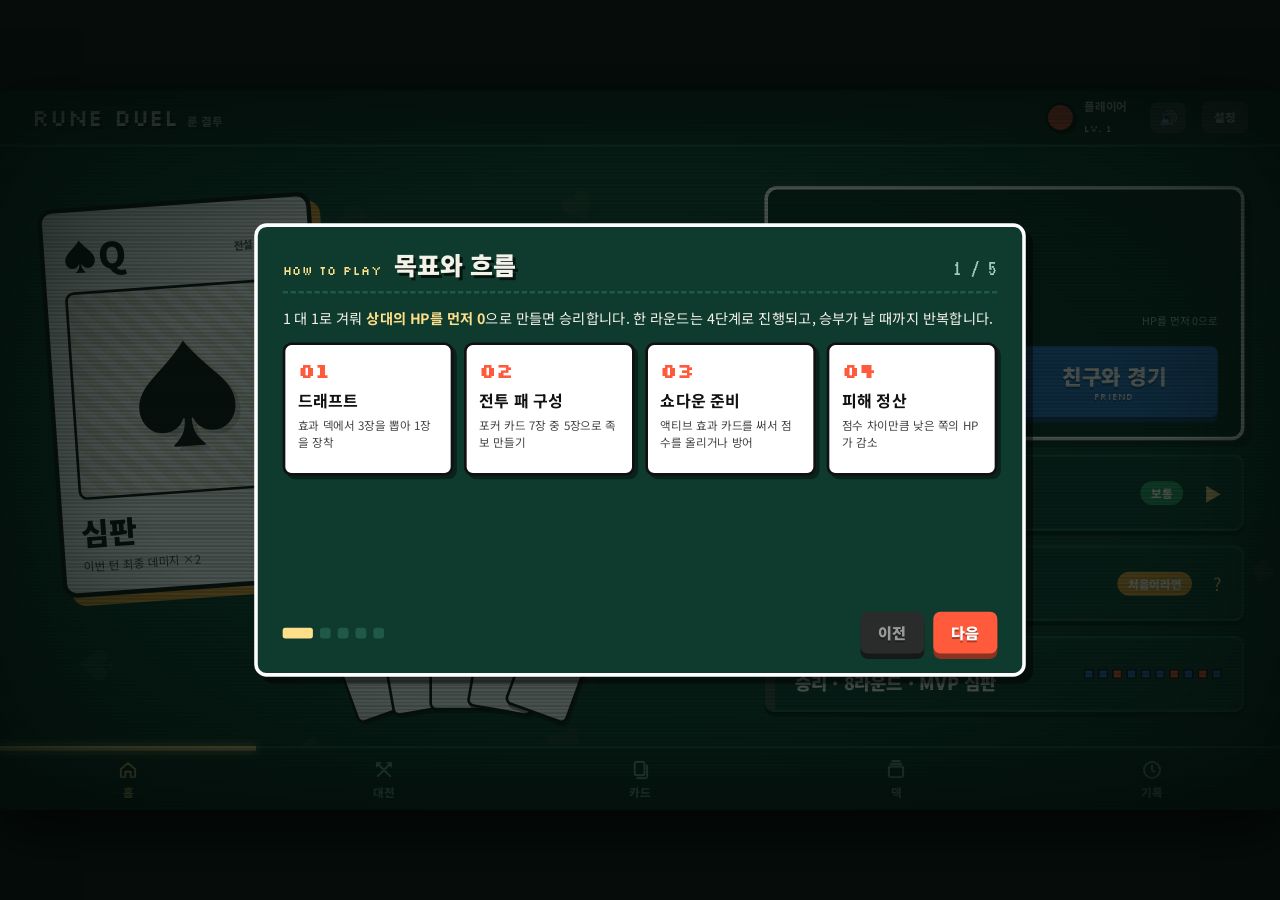
==== game/index.html @ 4f05f092 "Fix medium review items - Counter (반격) bonus now also applies to the winner / draws - Epic/Legend ce" ====
<!doctype html>
<html lang="ko">
<head>
<meta charset="utf-8">
<meta name="viewport" content="width=device-width,initial-scale=1">
<title>Rune Duel</title>
<link rel="preconnect" href="https://fonts.googleapis.com">
<link rel="preconnect" href="https://fonts.gstatic.com" crossorigin>
<link href="https://fonts.googleapis.com/css2?family=Noto+Sans+KR:wght@400;500;700;900&family=Silkscreen:wght@400;700&family=VT323&display=swap" rel="stylesheet">
<link rel="stylesheet" href="css/style.css?v=13">
<link rel="stylesheet" href="css/fx.css?v=13">
<link rel="stylesheet" href="css/rarity.css?v=13">
<link rel="stylesheet" href="css/guide.css?v=13">
<link rel="stylesheet" href="css/a11y.css?v=13">
</head>
<body>
<div id="stage">
  <div id="screens"></div>
  <div id="chrome"></div>
  <div id="layer"></div>
  <div id="toasts"></div>
</div>
<script src="js/data.js?v=13"></script>
<script src="js/app.js?v=13"></script>
<script src="js/audio.js?v=13"></script>
<script src="js/fx.js?v=13"></script>
<script src="js/lobby.js?v=13"></script>
<script src="js/battle.js?v=13"></script>
<script src="js/result.js?v=13"></script>
<script>App.init()</script>
</body>
</html>
---- game/css/style.css ----
/* =========================================================
   RUNE DUEL – 레트로 CRT 포커 테이블 디자인
   ========================================================= */
:root{--felt:#0f3b2f;--felt2:#16523f;--deep:#0a2a21;--pan:#0b2a22;--pan2:#123f33;--ln:#1e5a47;--tx:#f4f1e8;--mut:#9fcbb8;
  --red:#ff5a3c;--blue:#2a6bbd;--yellow:#e6a33c;--purple:#7d4cc4;--gray:#3f4c47;--green:#2fa36b;--gold:#ffe08a;--ink:#111}
*{box-sizing:border-box}
html,body{margin:0;height:100%;background:#050c09;color:var(--tx);font-family:'Noto Sans KR',system-ui,sans-serif;overflow:hidden}
button{font-family:inherit;color:inherit;cursor:pointer}
input{font-family:inherit}
.pix{font-family:'Silkscreen','Noto Sans KR',monospace}
.num{font-family:'VT323','Noto Sans KR',monospace}
.mut{color:var(--mut);font-size:13px}
.lbl{display:block;font:400 12px 'Silkscreen','Noto Sans KR';letter-spacing:.06em;color:var(--gold)}.lbl.red{color:var(--red)}
.r{color:var(--red)}.hl{color:var(--gold)}
.blink{animation:blink 1s steps(1) infinite}@keyframes blink{50%{opacity:0}}
.row{display:flex;gap:10px;align-items:center}
.empty-msg{grid-column:1/-1;text-align:center;color:var(--mut);padding:60px}

#stage{position:absolute;width:1440px;height:810px;transform-origin:0 0;overflow:hidden;background:radial-gradient(ellipse at 50% 40%,var(--felt2),var(--felt) 60%,var(--deep));box-shadow:0 20px 60px rgba(0,0,0,.7)}
#screens,#chrome,#layer,#toasts{position:absolute;inset:0}
#chrome{pointer-events:none;z-index:20}#chrome .pe{pointer-events:auto}
#layer{z-index:30;pointer-events:none}#layer>.mwrap,#layer>.endov{pointer-events:auto}
/* 이펙트(파티클·섬광·배너·팝업 등)는 절대 클릭을 가로채지 않음 */
#layer>:not(.mwrap):not(.endov),#layer>:not(.mwrap):not(.endov) *{pointer-events:none!important}
#toasts{z-index:40;pointer-events:none;display:flex;flex-direction:column;align-items:center;padding-top:84px;gap:8px}
.screen{position:absolute;left:0;right:0;top:64px;bottom:72px;overflow:hidden}
.screen.full{top:0;bottom:0}

/* ---------- 헤더 / 탭 / CRT ---------- */
.hd{position:absolute;left:0;right:0;top:0;height:64px;display:flex;align-items:center;gap:18px;padding:0 36px;background:linear-gradient(180deg,#0a2a21,#0d3328);border-bottom:3px solid var(--ln);transition:transform .3s}
.hd-logo{font:400 26px 'Silkscreen';text-shadow:3px 3px 0 #04140f}.hd-logo small{font:700 13px 'Noto Sans KR';color:var(--mut);margin-left:10px;text-shadow:none}
.hd-where{font-weight:900;font-size:15px;color:var(--gold)}
.hd-prof{margin-left:auto;display:flex;align-items:center;gap:10px}
.av{width:34px;height:34px;border-radius:50%;background:var(--red);border:3px solid var(--ink);box-shadow:2px 2px 0 var(--ink)}
.hd-prof b{display:block;font-size:13px}.hd-prof small{font:400 10px 'Silkscreen'}
.hd-set{margin-left:16px;border:0;border-radius:8px;background:var(--gray);padding:8px 14px;font-weight:900;font-size:13px;box-shadow:0 4px 0 #222a27}.hd-set:active{transform:translateY(4px);box-shadow:none}
.tabbar{position:absolute;left:0;right:0;bottom:0;height:72px;display:grid;grid-template-columns:repeat(5,1fr);background:linear-gradient(0deg,#0a2a21,#0d3328);border-top:3px solid var(--ln);transition:transform .3s}
.tabbar button{background:none;border:0;display:flex;flex-direction:column;align-items:center;justify-content:center;gap:3px;font-size:13px;font-weight:900;color:#7fb5a0;transition:color .15s}
.tabbar button:hover{color:var(--tx)}.tabbar button.on{color:var(--gold)}
.tabbar button.on svg{animation:tabPop .4s cubic-bezier(.2,1.8,.4,1)}@keyframes tabPop{from{transform:translateY(6px) scale(.7)}}
.tab-ind{position:absolute;left:0;top:-3px;width:20%;height:5px;background:var(--gold);box-shadow:0 0 10px var(--gold);transition:transform .35s cubic-bezier(.6,0,.2,1)}
#chrome.bare .hd{transform:translateY(-100%)}#chrome.bare .tabbar{transform:translateY(100%)}#chrome.bare .tab-ind{opacity:0}
.crt{position:absolute;inset:0;background:repeating-linear-gradient(0deg,rgba(0,0,0,.16) 0 2px,transparent 2px 4px);mix-blend-mode:multiply;animation:flick 6s infinite}
@keyframes flick{0%,96%,100%{opacity:1}97%{opacity:.7}98%{opacity:1}99%{opacity:.85}}
.vig{position:absolute;inset:0;background:radial-gradient(ellipse at center,transparent 55%,rgba(0,0,0,.55));box-shadow:inset 0 0 120px rgba(0,0,0,.6)}

/* ---------- 버튼 / 칩 / 태그 ---------- */
.btn{position:relative;border:0;border-radius:8px;background:var(--c);color:#fff;padding:11px 20px;box-shadow:0 6px 0 color-mix(in srgb,var(--c) 55%,#000);transition:transform .08s,box-shadow .08s,filter .15s;display:inline-flex;flex-direction:column;align-items:center;justify-content:center;text-shadow:0 2px 0 rgba(0,0,0,.35);white-space:nowrap}
.btn b{font:900 17px 'Noto Sans KR';display:flex;align-items:center;gap:6px}.btn small{font:400 10px 'Silkscreen';letter-spacing:.06em;opacity:.95}
.btn:hover:not([disabled]){filter:brightness(1.12);transform:translateY(-2px) rotate(-1deg)}
.btn:active:not([disabled]){transform:translateY(6px);box-shadow:0 0 0 color-mix(in srgb,var(--c) 55%,#000)}
.btn[disabled]{filter:grayscale(.7) brightness(.6);cursor:not-allowed}
.btn.big{padding:16px 28px}.btn.big b{font-size:24px}.btn.sm{padding:8px 14px;box-shadow:0 4px 0 color-mix(in srgb,var(--c) 55%,#000)}.btn.sm b{font-size:14px}
.btn.wide{min-width:220px}
.btn.ready{animation:ready 1s infinite}@keyframes ready{50%{box-shadow:0 6px 0 color-mix(in srgb,var(--c) 55%,#000),0 0 0 5px var(--gold)}}
.chips{display:flex;gap:6px}
.chip{border:3px solid var(--c);background:transparent;border-radius:99px;padding:5px 14px;font-weight:900;font-size:13px;transition:.12s}
.chip:hover{transform:translateY(-2px) rotate(-2deg)}.chip.on{background:var(--c);box-shadow:0 3px 0 color-mix(in srgb,var(--c) 55%,#000)}
.chips.sm .chip{padding:2px 10px;border-width:2px}
.tagb{display:inline-block;font-size:12px;font-weight:900;padding:3px 10px;border-radius:6px;background:var(--gray);color:#fff;white-space:nowrap}
.tagb.win{background:var(--blue)}.tagb.lose{background:var(--red)}
.bump{animation:bump .3s cubic-bezier(.2,1.8,.4,1)}@keyframes bump{from{transform:scale(1.35);color:var(--gold)}}
.shake{animation:shake .45s}@keyframes shake{10%,90%{transform:translateX(-2px)}20%,80%{transform:translateX(5px)}30%,50%,70%{transform:translateX(-9px)}40%,60%{transform:translateX(9px)}}
.hitbig{animation:hitbig .5s}@keyframes hitbig{10%{transform:translate(-10px,6px)}25%{transform:translate(12px,-8px)}40%{transform:translate(-8px,-4px)}60%{transform:translate(6px,6px)}80%{transform:translate(-3px,2px)}}
.ptc{position:absolute;width:var(--s);height:var(--s);margin:calc(var(--s)/-2);pointer-events:none;animation:ptc .8s cubic-bezier(.1,.8,.3,1) forwards;z-index:99}
@keyframes ptc{to{transform:translate(var(--dx),var(--dy)) rotate(260deg) scale(.2);opacity:0}}
.toast{background:#fff;color:var(--ink);border:3px solid var(--ink);border-radius:8px;box-shadow:5px 5px 0 rgba(0,0,0,.4);padding:11px 20px;font-weight:900;font-size:15px;animation:toastIn .35s cubic-bezier(.2,1.4,.4,1);transition:opacity .35s,transform .35s}
.toast.err{background:var(--red);color:#fff}.toast.ok{background:var(--green);color:#fff}.toast.out{opacity:0;transform:translateY(-10px)}
@keyframes toastIn{from{opacity:0;transform:translateY(-16px) scale(.9)}}
.tip{position:absolute;transform:translate(-50%,calc(-100% - 10px));background:#fff;color:var(--ink);border:3px solid var(--ink);border-radius:8px;box-shadow:5px 5px 0 rgba(0,0,0,.4);padding:9px 12px;font-size:12.5px;line-height:1.5;pointer-events:none;opacity:0;transition:opacity .12s;z-index:95;max-width:300px}
.tip.show{opacity:1}.tip b{font-size:14px}

/* ---------- 모달 ---------- */
.mwrap{position:absolute;inset:0;display:flex;align-items:center;justify-content:center}
.mback{position:absolute;inset:0;background:rgba(3,14,10,.72);opacity:0;transition:opacity .22s}
.mbox{position:relative;background:var(--felt);border:4px solid #fff;border-radius:14px;box-shadow:8px 8px 0 rgba(0,0,0,.45);transform:translateY(30px) scale(.94) rotate(-1deg);opacity:0;transition:transform .32s cubic-bezier(.2,1.5,.4,1),opacity .22s}
.mwrap.open .mback{opacity:1}.mwrap.open .mbox{transform:none;opacity:1}.mwrap.closing .mbox{transform:scale(.95);opacity:0;transition-duration:.18s}
.mbox h3{margin:0 0 12px;font-size:22px;font-weight:900}
.xbtn{position:absolute;right:12px;top:8px;background:none;border:0;font-size:28px;color:var(--mut)}
.setm{width:520px;padding:24px 26px;display:flex;flex-direction:column;gap:8px}.setm label{font-size:13px;font-weight:900;margin-top:8px}.setm label small{font-weight:400;color:var(--mut)}
.seg{display:flex;border:3px solid #fff;border-radius:8px;overflow:hidden}.seg button{flex:1;border:0;background:transparent;padding:9px;font-weight:900;font-size:13px}.seg button+button{border-left:3px solid #fff}.seg button.on{background:#fff;color:var(--felt)}
.setm-f{display:flex;gap:10px;justify-content:flex-end;margin-top:18px}

/* ---------- 카드 ---------- */
.ec{background:#fff;color:var(--ink);border:3px solid var(--ink);border-radius:10px;padding:9px 10px;display:flex;flex-direction:column;gap:2px;box-shadow:4px 4px 0 rgba(0,0,0,.4);user-select:none;position:relative}
.ec-h{display:flex;justify-content:space-between;align-items:center}
.ec-code{font:900 19px 'Noto Sans KR'}.ec.red .ec-code{color:#d8252a}
.ec-g{font:400 9px 'Silkscreen';color:#777}.ec.g-R .ec-g{color:var(--blue)}.ec.g-E .ec-g{color:var(--purple)}.ec.g-L .ec-g{color:#c07a00}
.ec-n{font:900 19px/1.15 'Noto Sans KR'}.ec-t{font-size:10px;color:#666}.ec-ic{color:#333;margin:2px 0}
.ec-d{font-size:11px;line-height:1.35;color:#333;flex:1;overflow:hidden}.ec-f{font-size:10px;font-weight:900;color:#555}
.ec.g-R{box-shadow:4px 4px 0 var(--blue)}.ec.g-E{border-color:var(--purple);box-shadow:4px 4px 0 var(--purple)}.ec.g-L{border-color:var(--yellow);box-shadow:4px 4px 0 var(--yellow);background:linear-gradient(170deg,#fff7df,#fff)}
.mc{position:relative;height:118px;background:#fff;color:var(--ink);border:3px solid var(--ink);border-radius:9px;padding:7px 8px;display:flex;flex-direction:column;gap:2px;box-shadow:4px 4px 0 rgba(0,0,0,.4);transition:transform .15s,box-shadow .15s;cursor:pointer;user-select:none;animation:mcIn .3s calc(var(--i,0)*12ms) both}
@keyframes mcIn{from{opacity:0;transform:translateY(-12px) rotate(-4deg)}}
.mc b{font:900 17px 'Noto Sans KR'}.mc.red b{color:#d8252a}.mc span{font-size:12px;font-weight:900;line-height:1.2}.mc em{margin-top:auto;color:#666}
.mc.g-R{box-shadow:4px 4px 0 var(--blue)}.mc.g-E{border-color:var(--purple);box-shadow:4px 4px 0 var(--purple)}.mc.g-L{border-color:var(--yellow);box-shadow:4px 4px 0 var(--yellow);background:linear-gradient(170deg,#fff7df,#fff)}
.mc:hover{transform:translateY(-6px) rotate(-2deg)}
.mc.on{outline:4px solid var(--gold);outline-offset:2px;transform:translateY(-4px)}
.mc.in::after{content:'IN DECK';position:absolute;right:-6px;top:-9px;font:400 9px 'Silkscreen';background:var(--red);color:#fff;padding:2px 5px;border-radius:4px}
.mc.new{animation:newC .45s cubic-bezier(.2,1.8,.4,1)}@keyframes newC{from{transform:scale(1.4) rotate(8deg)}}
.mc.empty{background:transparent;border:3px dashed var(--ln);box-shadow:none;cursor:default;animation:none}
.mc.drag,.oc.drag{opacity:.3}
.pc{position:relative;display:inline-flex;align-items:center;justify-content:center;width:64px;height:90px;background:#fff;color:var(--ink);border-radius:8px;border:3px solid var(--ink);font-weight:900;user-select:none;box-shadow:4px 4px 0 rgba(0,0,0,.4)}
.pc.red{color:#d8252a}.pc-c{font-size:34px;line-height:1}
.pc-tl,.pc-br{position:absolute;font-size:14px;line-height:.95;text-align:center;display:flex;flex-direction:column}.pc-tl i,.pc-br i{font-style:normal;font-size:12px}
.pc-tl{left:6px;top:6px}.pc-br{right:6px;bottom:6px;transform:rotate(180deg)}

/* ---------- 홈 ---------- */
.home{position:absolute;inset:0}
.ace-show{position:absolute;left:40px;top:44px;width:340px;height:470px;perspective:900px}
.ace{position:absolute;inset:16px;background:#fff;color:var(--ink);border:5px solid var(--ink);border-radius:16px;padding:20px;transform:rotate(-4deg);transition:transform .25s ease-out;box-shadow:10px 10px 0 var(--yellow);animation:bob 4s ease-in-out infinite;display:flex;flex-direction:column}
@keyframes bob{50%{translate:0 -10px}}
.shine{position:absolute;inset:0;border-radius:11px;pointer-events:none}
.ace-h{display:flex;justify-content:space-between;align-items:center}.ace-h b{font:900 40px 'Noto Sans KR'}.ace.red .ace-h b,.ace.red .ace-art span{color:#d8252a}.ace-h span{font-size:12px;font-weight:900;color:#666}
.ace-art{margin:12px 0;flex:1;border:3px solid var(--ink);border-radius:10px;background:repeating-linear-gradient(45deg,#f4efe2 0 10px,#fff 10px 20px);display:flex;align-items:center;justify-content:center}
.ace-art span{font-size:130px;line-height:1;text-shadow:5px 5px 0 rgba(0,0,0,.15)}
.ace h3{font:900 34px 'Noto Sans KR';margin:0}.ace p{font-size:13px;color:#444;margin:4px 0 0}
.myace{position:absolute;left:410px;top:120px;width:360px}
.myace h2{font:900 34px/1.3 'Noto Sans KR';margin:8px 0 10px;text-shadow:3px 3px 0 #04140f}.myace p{color:var(--mut);font-size:14px;margin:0}.myace em{color:var(--gold);font-style:normal;font-weight:900}
.dl{display:block;font-size:13px;margin:22px 0 10px}
.minis{display:flex;gap:10px}.minis .mc{width:62px;height:88px;padding:5px}.minis .mc b{font-size:14px}.minis .mc span{font-size:10px}
.home-r{position:absolute;right:40px;top:44px;width:540px;display:flex;flex-direction:column;gap:16px}
.duel{background:var(--pan);border:4px solid #fff;border-radius:14px;padding:22px 26px;box-shadow:8px 8px 0 rgba(0,0,0,.35)}
.duel-t{font:400 96px/1 'Silkscreen';color:var(--gold);text-shadow:6px 6px 0 #5a3a00;animation:duelW 3s ease-in-out infinite}
@keyframes duelW{50%{transform:rotate(-1.5deg) scale(1.02)}}
.duel-s{display:flex;justify-content:space-between;align-items:baseline;margin:8px 0 18px}.duel-s b{font:900 22px 'Noto Sans KR'}.duel-s span{font-size:12px;color:var(--mut)}
.duel-b{display:grid;grid-template-columns:1fr 1fr;gap:14px}
.row-btn{position:relative;display:flex;align-items:center;gap:18px;text-align:left;background:var(--pan2);border:3px solid var(--ln);border-left:12px solid var(--c);border-radius:12px;padding:16px 22px;transition:.12s;box-shadow:0 5px 0 #06201a}
.row-btn small{font:400 11px 'Silkscreen';color:var(--mut)}.row-btn b{display:block;font:900 20px 'Noto Sans KR'}.row-btn em{margin-left:auto;font-style:normal;font-size:20px;color:var(--gold)}
.row-btn:hover{transform:translateX(6px) rotate(-.5deg);border-color:var(--c)}.row-btn:active{transform:translateY(4px);box-shadow:none}
.row-btn.sm{padding:10px 14px;border-left-width:8px;margin:0 16px}.row-btn.sm b{font-size:15px}
.row-tag{margin-left:auto;background:var(--c);color:#fff;font-weight:900;font-size:13px;padding:4px 12px;border-radius:99px}
.row-tag+em{margin-left:6px}
.sq{margin-left:auto;display:flex;gap:4px}.sq i{width:12px;height:12px;background:var(--blue);border:2px solid var(--ink)}.sq i.l{background:var(--red)}
.home-fan{position:absolute;left:520px;bottom:40px;width:0;height:0}
.fpc{position:absolute;width:74px;height:104px;margin-left:-37px;background:#fff;color:var(--ink);border:3px solid var(--ink);border-radius:8px;box-shadow:3px 3px 0 rgba(0,0,0,.4);padding:6px;font:900 18px 'Noto Sans KR';transform:translateX(var(--x)) rotate(var(--r));transform-origin:50% 160%;animation:bob 3s calc(var(--i)*.2s) infinite;bottom:0}
.fpc.red{color:#d8252a}

/* ---------- 매칭 모달 ---------- */
.mm{position:absolute;inset:0;z-index:5}
.mm-back{position:absolute;inset:0;background:rgba(3,14,10,.75);animation:fadeIn .25s}
@keyframes fadeIn{from{opacity:0}}@keyframes fadeOut{to{opacity:0}}
.mm-box{position:absolute;left:50%;top:50%;width:520px;margin-left:-260px;transform:translateY(-50%);background:var(--felt);border:4px solid #fff;border-radius:16px;padding:24px 28px;display:flex;flex-direction:column;align-items:center;gap:14px;box-shadow:8px 8px 0 rgba(0,0,0,.45);animation:mmIn .45s cubic-bezier(.2,1.4,.4,1)}
@keyframes mmIn{from{opacity:0;transform:translateY(-40%) scale(.85) rotate(-3deg)}}
.mm.out .mm-box{animation:mmOut .22s forwards}.mm.out .mm-back{animation:fadeOut .22s forwards}@keyframes mmOut{to{opacity:0;transform:translateY(-45%) scale(.9)}}
.mm-box h3{margin:0;font:900 26px 'Noto Sans KR'}
.mm-cards{display:flex;gap:10px;perspective:800px}
.bk{position:relative;width:64px;height:90px;transform-style:preserve-3d;animation:shuf 1s calc(var(--i)*.1s) ease-in-out infinite;transition:transform .6s}
@keyframes shuf{50%{transform:translateY(-12px) rotate(5deg)}}
.bkf,.bkb{position:absolute;inset:0;border-radius:8px;border:3px solid #fff;backface-visibility:hidden;box-shadow:3px 3px 0 rgba(0,0,0,.4)}
.bkf{background:repeating-linear-gradient(45deg,var(--red) 0 7px,#c8432c 7px 14px)}
.bkb{background:#fff;color:var(--red);transform:rotateY(180deg);display:flex;align-items:center;justify-content:center;font:400 34px 'Silkscreen'}
.mm-cards.flip .bk{animation:none;transform:rotateY(180deg)}
.mm-cards.flip .bk:nth-child(2){transition-delay:.08s}.mm-cards.flip .bk:nth-child(3){transition-delay:.16s}.mm-cards.flip .bk:nth-child(4){transition-delay:.24s}.mm-cards.flip .bk:nth-child(5){transition-delay:.32s}
.mm-time{display:flex;flex-direction:column;align-items:center}.mm-time b{font-size:44px;line-height:1}.mm-time span{font-size:12px;color:var(--mut)}
.mm-deck{width:100%;background:var(--pan);border-left:8px solid var(--purple);border-radius:8px;padding:10px 14px;display:grid;grid-template-columns:1fr auto}.mm-deck small{grid-column:1/3;font-size:11px;color:var(--mut)}.mm-deck span{font-size:12px;color:var(--gold)}
.mm-tip{width:100%;border-left:8px solid var(--yellow);background:var(--pan);border-radius:8px;padding:8px 14px;font-size:13px;min-height:52px}.mm-tip small{display:block;font:400 10px 'Silkscreen';color:var(--gold)}
.mm-f{display:flex;gap:12px;width:100%}.mm-f .btn{flex:1}

/* ---------- 친구와 경기 ---------- */
.fr{position:absolute;inset:0;display:grid;grid-template-columns:270px 1fr}
.vt{position:relative;background:var(--pan);border-right:3px solid var(--ln);padding:24px 0 20px;display:flex;flex-direction:column;gap:8px}
.vt button[data-t]{position:relative;z-index:1;height:58px;background:none;border:0;text-align:left;padding:0 30px;display:flex;align-items:center;gap:12px;font-size:16px;font-weight:900;color:#7fb5a0;transition:color .15s;margin:0}
.vt button[data-t]+button[data-t]{margin-top:-8px}
.vt button[data-t].on,.vt button[data-t]:hover{color:#fff}
.vt-ind{position:absolute;left:12px;right:12px;top:24px;height:58px;background:var(--red);border-radius:10px;box-shadow:0 5px 0 #a33a26;transition:transform .35s cubic-bezier(.4,1.4,.5,1)}
.vt-sp{flex:1}
.fp{padding:26px 56px;overflow:auto}
.fp h2{font:900 30px 'Noto Sans KR';margin:0 0 6px;text-shadow:3px 3px 0 #04140f}.fp h2 small{font-size:14px;color:#6fe3a6;margin-left:10px;text-shadow:none}
.fr-form{margin-top:16px;max-width:820px;background:var(--pan);border:3px solid var(--ln);border-radius:12px;box-shadow:6px 6px 0 rgba(0,0,0,.3)}
.frow{display:flex;justify-content:space-between;align-items:center;gap:20px;padding:14px 22px;border-bottom:2px dashed var(--ln);transition:opacity .2s}
.frow:last-child{border:0}.frow b{display:block;font-size:15px}.frow small{font-size:12px;color:var(--mut)}
.frow.sub{padding-left:46px;background:#09231c}.frow.dis{opacity:.35;pointer-events:none}
.inp{background:#fff;color:var(--ink);border:3px solid var(--ink);border-radius:8px;padding:9px 12px;font-size:14px;font-weight:700;width:260px;box-shadow:3px 3px 0 rgba(0,0,0,.4)}.inp:focus{outline:3px solid var(--gold)}
.sw{width:58px;height:32px;border-radius:16px;background:var(--gray);border:3px solid var(--ink);position:relative;cursor:pointer;transition:background .2s;flex-shrink:0}
.sw i{position:absolute;left:2px;top:2px;width:22px;height:22px;border-radius:50%;background:#fff;border:2px solid var(--ink);transition:transform .25s cubic-bezier(.4,1.8,.5,1)}
.sw.on{background:var(--green)}.sw.on i{transform:translateX(26px)}
.dd{position:relative}
.dd-b{background:#fff;color:var(--ink);border:3px solid var(--ink);border-radius:8px;padding:8px 14px;min-width:150px;display:flex;justify-content:space-between;gap:16px;font-size:14px;font-weight:900;box-shadow:3px 3px 0 rgba(0,0,0,.4)}
.dd-b i{font-style:normal;transition:transform .2s}.dd.open .dd-b i{transform:rotate(180deg)}
.dd-l{position:absolute;right:0;top:calc(100% + 6px);min-width:100%;background:#fff;border:3px solid var(--ink);border-radius:8px;padding:4px;z-index:10;display:none;flex-direction:column;box-shadow:5px 5px 0 rgba(0,0,0,.4)}
.dd.open .dd-l{display:flex;animation:mcIn .18s}.dd-l button{background:none;border:0;color:var(--ink);text-align:left;padding:7px 12px;border-radius:5px;font-weight:700;font-size:14px}.dd-l button:hover{background:#ffe9b8}.dd-l button.on{background:var(--yellow);color:#fff}
.fa{display:flex;gap:12px;justify-content:flex-end;margin-top:20px;max-width:820px}
.fr-code{display:flex;align-items:center;gap:14px;margin:40px 0}.fr-code span{font:400 48px 'Silkscreen';color:var(--mut)}
.fr-code input{width:88px;height:110px;border-radius:12px;border:4px solid var(--ink);background:#fff;color:var(--red);font:400 64px 'VT323';text-align:center;box-shadow:5px 5px 0 rgba(0,0,0,.4);transition:.12s}
.fr-code input:focus{outline:4px solid var(--gold);transform:translateY(-4px)}.fr-code input.fill{animation:bump .25s}
.fr-list{display:flex;flex-direction:column;gap:10px;margin-top:16px;max-width:820px}
.fr-item{display:flex;align-items:center;gap:16px;background:var(--pan);border:3px solid var(--ln);border-radius:12px;padding:12px 18px}
.av2{position:relative;width:52px;height:52px;border-radius:50%;background:var(--yellow);color:var(--ink);border:3px solid var(--ink);font:900 22px 'Noto Sans KR';display:flex;align-items:center;justify-content:center;flex-shrink:0}
.av2.empty{background:var(--gray);color:#9fcbb8}
.fr-item .av2 i{position:absolute;right:-3px;bottom:-3px;width:16px;height:16px;border-radius:50%;border:3px solid var(--pan);background:#55606f}
.fr-item.on .av2 i{background:#3dff95}.fr-item.game .av2 i{background:var(--yellow)}.fr-item.off{opacity:.55}
.fr-item div{flex:1}.fr-item b{display:block}.fr-item small{color:var(--mut);font-size:12px}
.fr-room{max-width:820px;margin-top:16px;display:flex;flex-direction:column;gap:16px}
.rc{display:flex;align-items:center;gap:16px;background:var(--pan);border:3px solid var(--ln);border-radius:12px;padding:12px 20px}.rc small{color:var(--mut)}.rc b{font-size:48px;line-height:1;color:var(--gold);flex:1}
.seats{display:grid;grid-template-columns:1fr 70px 1fr;align-items:center}
.fr-seat{background:var(--pan);border:3px dashed var(--ln);border-radius:14px;padding:22px;display:flex;flex-direction:column;align-items:center;gap:6px}
.fr-seat.me,.fr-seat.in{border:4px solid #fff;box-shadow:6px 6px 0 rgba(0,0,0,.35)}.fr-seat.in{animation:mmIn .4s}.fr-seat small{color:var(--mut)}
.fr-vs{font:400 30px 'Silkscreen';color:var(--gold);text-align:center}
.rules-s{font-size:13px;color:var(--mut)}

/* ---------- AI 연습 ---------- */
.pr{position:absolute;inset:0}
.pr-h{display:flex;align-items:center;gap:18px;padding:22px 40px}.pr-h h2{font:900 26px 'Noto Sans KR';margin:0;text-shadow:3px 3px 0 #04140f}
.pr-car{position:absolute;left:50%;top:92px;width:290px;height:390px;margin-left:-145px;perspective:1000px}
.pr-ai{position:absolute;inset:0;background:#fff;color:var(--ink);border:5px solid var(--ink);border-radius:16px;padding:16px;display:flex;flex-direction:column;align-items:center;transition:transform .5s cubic-bezier(.2,1,.3,1),opacity .4s;cursor:pointer;box-shadow:8px 8px 0 var(--c)}
.pr-ai.cur{animation:bob 3s ease-in-out infinite}.pr-ai.cur:hover{filter:brightness(1.03)}
.ai-art{width:100%;height:210px;border:3px solid var(--ink);border-radius:10px;background:var(--c);display:flex;align-items:center;justify-content:center;font-size:120px;color:#fff;text-shadow:5px 5px 0 rgba(0,0,0,.3);position:relative;overflow:hidden}
.ai-art::after{content:'';position:absolute;inset:10px;border:3px solid #ffffff77;border-radius:6px;background:repeating-linear-gradient(45deg,transparent 0 10px,#ffffff1c 10px 20px)}
.ai-lv{margin-top:14px;background:var(--c);color:#fff;font-weight:900;font-size:18px;padding:3px 18px;border-radius:99px;border:3px solid var(--ink)}
.pr-ai h3{font:900 26px 'Noto Sans KR';margin:8px 0 2px}.stars{color:var(--yellow);font-size:20px;letter-spacing:.2em;text-shadow:1px 1px 0 var(--ink)}
.pr-dots{position:absolute;left:0;right:0;top:500px;display:flex;justify-content:center;gap:8px}.pr-dots i{width:12px;height:12px;border-radius:3px;background:var(--ln);cursor:pointer;transition:.3s}.pr-dots i.on{width:34px;background:var(--gold)}
.pr-sheet{position:absolute;left:110px;right:110px;bottom:0;height:186px;background:var(--pan);border:4px solid #fff;border-bottom:0;border-radius:20px 20px 0 0;transform:translateY(140px);transition:transform .45s cubic-bezier(.2,1.2,.3,1);box-shadow:0 -10px 0 rgba(0,0,0,.25);z-index:3}
.pr-sheet.open{transform:none}
.pr-grab{width:70px;height:7px;border-radius:4px;background:#fff;margin:10px auto 0;cursor:pointer}
.sheet-c{display:grid;grid-template-columns:1.2fr 1.3fr auto;gap:28px;align-items:center;padding:16px 34px}
.sh-l small{font-weight:900;font-size:13px}.sh-l h3{font:900 26px 'Noto Sans KR';margin:2px 0}.sh-l p{color:var(--mut);font-size:13px;margin:0}
.sh-m{display:grid;grid-template-columns:repeat(3,1fr);gap:10px}.sh-m div{background:var(--pan2);border-radius:8px;padding:9px 12px}.sh-m small{display:block;font-size:11px;color:var(--mut)}.sh-m b{font-size:15px}

/* ---------- 카드 살펴보기 ---------- */
.cv{position:absolute;inset:0;display:grid;grid-template-columns:350px 1fr}
.cv-det{background:var(--pan);border-right:3px solid var(--ln);padding:20px 26px;display:flex;flex-direction:column;gap:10px;overflow:hidden}
.det-c{perspective:600px;display:flex;justify-content:center}.det-c .ec{width:200px;height:272px;padding:14px}.det-c .ec-ic{margin:auto}.det-c .ec-ic svg{width:60px;height:60px}.det-c .ec-n{font-size:26px}.det-c .ec-d{flex:0;font-size:12px}
.cv-det h2{font:900 26px 'Noto Sans KR';margin:0}.cv-det h2 span{font-size:16px;color:var(--mut)}.cv-det p{margin:0;font-size:14px}
.cv-kv{display:grid;grid-template-columns:repeat(3,1fr);gap:8px}.cv-kv div{background:var(--pan2);border-radius:8px;padding:6px 10px}.cv-kv small{display:block;color:var(--mut);font-size:11px}.cv-kv b{font-size:22px;line-height:1}
.cv-det .btn{margin-top:auto}
.cg{padding:16px 28px;display:flex;flex-direction:column;gap:14px;min-height:0}
.cv-tool{display:flex;gap:10px;align-items:center}
.cv-search{display:flex;align-items:center;gap:8px;background:#fff;color:#555;border:3px solid var(--ink);border-radius:8px;padding:0 12px;box-shadow:3px 3px 0 rgba(0,0,0,.4)}.cv-search input{background:none;border:0;color:var(--ink);padding:8px 0;font-size:14px;font-weight:700;width:180px;outline:0}
.cv-cnt{margin-left:auto;font-size:22px}
.cv-grid{display:grid;grid-template-columns:repeat(9,1fr);gap:12px;overflow:auto;align-content:start;padding:10px 8px 10px 4px}

/* ---------- 덱 ---------- */
.de{position:absolute;inset:0;display:grid;grid-template-columns:280px 1fr 370px}
.dinfo{background:var(--pan);border-right:3px solid var(--ln);padding:18px 22px;display:flex;flex-direction:column;gap:8px;overflow:hidden}
.dinfo .ec{width:170px;height:228px;margin:4px auto 0}.dinfo .ec-ic{margin:auto}.dinfo .ec-d{flex:0}
.dinfo h3{font:900 22px 'Noto Sans KR';margin:6px 0 0}.dinfo p{font-size:13px;margin:0}
.dk-tags{display:flex;gap:5px}.dk-tags span{font-size:11px;font-weight:900;background:var(--pan2);padding:3px 8px;border-radius:5px}
.dstat{display:grid;grid-template-columns:repeat(3,1fr);gap:6px;margin-top:auto}.dstat div{background:var(--pan2);border-radius:6px;padding:4px 8px}.dstat small{display:block;font-size:10px;color:var(--mut)}.dstat b{font-size:22px;line-height:1}
.dmain{position:relative;padding:16px 22px;display:flex;flex-direction:column;gap:10px;transition:background .2s;min-height:0}
.dh{display:flex;justify-content:space-between;align-items:center}.dh b{font:900 20px 'Noto Sans KR'}.dh .num{margin-left:10px;font-size:28px;color:var(--gold);display:inline-block}
.lims{display:flex;gap:6px}.lims span{font-size:12px;font-weight:900;background:var(--pan2);border:2px solid var(--ln);padding:3px 9px;border-radius:6px}.lims span.bad{background:var(--red);border-color:var(--red)}.lims span.ok{background:var(--green);border-color:var(--green)}
.mgrid{display:grid;grid-template-columns:repeat(7,1fr);gap:9px;align-content:start;overflow:auto;padding:6px 6px 10px 2px}
.mgrid .mc{height:84px;cursor:grab}.mgrid .mc span{font-size:11px}.mgrid .mc em{display:none}
.drop{border:3px dashed var(--ln);border-radius:10px;padding:8px;text-align:center;font-size:12px;color:var(--mut);transition:.2s}
.dragging-own .drop{border-color:var(--gold);color:var(--gold)}.dmain.over{background:#ffe08a14}.dmain.over .drop{background:#ffe08a22}
.dact{display:flex;gap:10px}
.own{background:var(--pan);border-left:3px solid var(--ln);padding:16px 18px;display:flex;flex-direction:column;gap:10px;min-height:0;transition:background .2s}
.dragging-main .own{background:#ff5a3c18}.own.over{background:#ff5a3c33}
.olist{display:flex;flex-direction:column;gap:6px;overflow:auto;padding-right:4px}
.oc{display:grid;grid-template-columns:46px 1fr auto 40px;align-items:center;gap:8px;background:#fff;color:var(--ink);border:3px solid var(--ink);border-radius:8px;padding:6px 10px;cursor:grab;transition:.12s}
.oc b{font:900 14px 'Noto Sans KR'}.oc.red b{color:#d8252a}.oc span{font-size:13px;font-weight:900}.oc small{font-size:10px;color:#666}
.oc.g-E{border-color:var(--purple)}.oc.g-L{border-color:var(--yellow);background:#fff7df}
.oc em{font-style:normal;text-align:center;background:var(--green);color:#fff;border-radius:6px;font-weight:900;padding:2px 0;cursor:pointer}
.oc.in{opacity:.45;cursor:default}.oc.in em{background:var(--gray)}.oc:hover{transform:translateX(-4px)}

/* ---------- 기록 ---------- */
.hi{position:absolute;inset:0;padding:22px 40px;display:flex;flex-direction:column;gap:16px}
.seg2{position:relative;display:grid;grid-template-columns:repeat(4,130px);background:var(--pan);border:3px solid #fff;border-radius:12px;padding:4px;width:max-content}
.seg2 button{position:relative;z-index:1;background:none;border:0;padding:9px;font-weight:900;color:var(--mut);transition:color .25s}.seg2 button.on{color:#fff}
.hi-pill{position:absolute;left:4px;top:4px;bottom:4px;width:130px;background:var(--red);border-radius:8px;transition:transform .35s cubic-bezier(.4,1.4,.5,1)}
.hsum{display:grid;grid-template-columns:repeat(4,1fr);gap:14px}
.hsum div{background:var(--pan);border:3px solid var(--ln);border-left:10px solid var(--c);border-radius:10px;padding:8px 16px}.hsum small{font-size:12px;color:var(--mut)}.hsum b{display:block;font-size:40px;line-height:1}
.hlist{display:grid;grid-template-columns:1fr 1fr;gap:12px;overflow:auto;align-content:start;padding:4px 6px 10px 0}
.hc{display:grid;grid-template-columns:110px 1fr auto;align-items:center;gap:12px;padding:12px 18px;border-radius:10px;background:var(--blue);box-shadow:0 5px 0 #1a4377;cursor:pointer;transition:.12s;animation:mcIn .35s calc(var(--i)*.04s) both}
.hc.l{background:#e6773c;box-shadow:0 5px 0 #8f4520}
.hc>b{font-size:26px}.hv small{font-size:11px;opacity:.85}.hv b{display:block;font-size:17px}
.hx{display:flex;gap:10px;font-size:13px;font-weight:700}
.hc:hover{transform:translateX(6px) rotate(-.5deg)}.hc:active{transform:translateY(4px);box-shadow:none}
.hc.open{outline:4px solid var(--gold)}

/* =========================================================
   전장
   ========================================================= */
.bt{position:absolute;inset:0}
.b-l,.b-r{position:absolute;top:14px;bottom:14px;display:flex;flex-direction:column;gap:8px}
.b-l{left:14px;width:246px}.b-r{right:14px;width:262px}
.b-c{position:absolute;left:274px;right:290px;top:10px;bottom:0}
.b-top{display:flex;gap:12px;align-items:center}
.b-menu{width:48px;height:42px;border:0;border-radius:8px;background:var(--gray);font-size:20px;box-shadow:0 4px 0 #222a27}.b-menu:active{transform:translateY(4px);box-shadow:none}
.b-round{font-size:13px;color:var(--mut)}.b-round b{color:#fff;font-size:34px;margin-left:4px;vertical-align:-4px}
.b-steps{list-style:none;margin:0;padding:0;display:flex;flex-direction:column;gap:4px}
.b-steps li{display:flex;gap:10px;align-items:center;padding:6px 10px;border-radius:8px;font-size:13px;font-weight:700;color:#7fb5a0;transition:.25s}
.b-steps li b{font-size:12px}
.b-steps li.on{background:var(--red);color:#fff;box-shadow:0 4px 0 #a33a26;transform:translateX(4px)}.b-steps li.done{color:#dff3ea}.b-steps li.done b{color:#6fe3a6}
.b-sec{font-size:12px;font-weight:700;color:var(--mut);margin-top:4px}.b-sec small{color:#6a9989;font-weight:400}
.htable{background:var(--pan);border:3px solid var(--ln);border-radius:10px;padding:6px 10px;display:flex;flex-direction:column}
.htable div{display:flex;justify-content:space-between;align-items:center;font-size:12px;padding:1px 6px;border-radius:4px;transition:.2s}
.htable b{font-size:20px;line-height:1;color:var(--gold)}
.htable div.on{background:var(--yellow);color:var(--ink);transform:scale(1.04)}.htable div.on b{color:var(--ink)}
.hud{margin-top:auto;background:var(--pan);border:3px solid var(--ln);border-radius:12px;padding:10px 14px;transition:.2s;box-shadow:5px 5px 0 rgba(0,0,0,.3)}
.hud.op{margin-top:0}
.hud-tag{font-size:11px;color:var(--gold)}
.hud-row{display:flex;gap:10px;align-items:center;margin-top:4px}
.hud-av{width:40px;height:40px;border-radius:8px;background:#fff;color:var(--ink);border:3px solid var(--ink);display:flex;align-items:center;justify-content:center;font-size:20px}
.hud.op .hud-av{color:var(--red)}
.hud-n{font-weight:900;font-size:14px;line-height:1.2}.hud-n small{display:block;color:var(--mut);font-weight:400;font-size:11px}
.hud-hp{margin-top:6px;display:flex;align-items:baseline;gap:6px}.hud-hp span{font-size:13px;color:var(--mut)}.hud-hp b{font-size:46px;line-height:.9}.hud-hp em{color:var(--mut);font-style:normal;font-size:20px}
.hud.low .hud-hp b{color:var(--red);animation:blink .8s steps(1) infinite}
.hpbar{position:relative;height:16px;border:3px solid var(--ink);border-radius:4px;background:#3a1612;overflow:hidden;margin-top:4px}
.hpbar i{position:absolute;left:0;top:0;bottom:0}
.hpbar .trail{background:#fff;transition:width .9s .45s ease}
.hpbar .fill{background:repeating-linear-gradient(90deg,#3dff95 0 8px,#2fd67e 8px 10px);transition:width .35s steps(8)}
.hud.op .hpbar .fill{background:repeating-linear-gradient(90deg,#ff7a5c 0 8px,#ff5a3c 8px 10px)}
.hud.low .hpbar .fill{background:repeating-linear-gradient(90deg,#ff3045 0 8px,#d6202e 8px 10px)}
.hpbar .shb{background:#9cc2ff;height:5px;top:auto;transition:width .3s}
.hud-st{display:flex;flex-wrap:wrap;gap:4px;margin-top:8px}
.hud-chip{font-size:11px;font-weight:700;padding:2px 7px;border-radius:5px;background:var(--pan2)}.hud-chip.sh{background:var(--blue)}.hud-chip.dot{background:#7a2316}.hud-chip.storm{background:var(--purple)}.hud-chip.imm{background:var(--yellow);color:var(--ink)}.hud-chip.counter{background:var(--green)}.hud-chip.none{color:#6a9989;background:none;padding:2px 0;font-weight:400}
.hud.hit{border-color:var(--red);box-shadow:0 0 0 3px var(--red),5px 5px 0 rgba(0,0,0,.3)}
.opp-row{height:104px;display:flex;align-items:center;gap:14px;position:relative}
.opp-tag{position:absolute;right:0;top:-2px;font-size:11px;color:#6a9989}
.opp-hand{display:flex;gap:8px;flex:1;justify-content:center}
.pback{width:60px;height:84px;border-radius:8px;background:repeating-linear-gradient(45deg,var(--red) 0 6px,#c8432c 6px 12px);border:3px solid #fff;box-shadow:3px 3px 0 rgba(0,0,0,.4);display:flex;align-items:center;justify-content:center;color:#fff;font-size:20px;animation:dealOp .45s var(--d) both cubic-bezier(.2,1,.4,1);transition:transform .3s,opacity .3s}
.pback i{font-style:normal;text-shadow:2px 2px 0 rgba(0,0,0,.3)}.pback.ghost{opacity:.12}.pback.up{transform:translateY(8px);opacity:.35}
@keyframes dealOp{from{opacity:0;transform:translateY(-60px) rotate(-20deg)}}
.pile{width:70px;height:96px;border-radius:8px;background:repeating-linear-gradient(-45deg,var(--blue) 0 5px,#1f5596 5px 10px);border:3px solid #fff;box-shadow:3px 3px 0 #082019,6px 6px 0 #061812;display:flex;flex-direction:column;align-items:center;justify-content:center;font-size:10px;font-weight:700;flex-shrink:0}
.pile b{font-size:30px;line-height:1}.pile.sm{width:56px;height:78px;background:repeating-linear-gradient(-45deg,var(--red) 0 5px,#c8432c 5px 10px)}
.evbox{height:252px;border-radius:14px;background:rgba(6,26,20,.92);border:4px solid #fff;position:relative;overflow:hidden;box-shadow:6px 6px 0 rgba(0,0,0,.35)}
.ev-in{position:absolute;inset:0;padding:20px 26px;display:flex;flex-direction:column;gap:8px;animation:evIn .35s cubic-bezier(.2,1.2,.4,1)}
@keyframes evIn{from{opacity:0;transform:translateY(12px)}}
.ev-k{display:flex;align-items:center;gap:10px;font-size:14px;font-weight:900}.ev-k .pix{color:var(--gold)}
.ev-r{background:#fff;color:var(--ink);padding:0 9px;border-radius:5px;font-size:18px}.ev-rt{margin-left:auto;color:var(--mut);font-weight:400;font-size:12px}
.evbox h2{margin:2px 0;font:900 32px 'Noto Sans KR';text-shadow:3px 3px 0 #04140f}.evbox h2 small{font-size:15px;color:var(--mut);font-weight:500;margin-left:8px;text-shadow:none}
.evbox p{margin:0;color:#cfe6dc;font-size:14px}
.ev-row{display:flex;align-items:center;gap:10px;margin-top:auto;flex-wrap:wrap}.ev-row .btn.pri{margin-left:auto}
.ev-row.line{border-top:2px dashed var(--ln);padding-top:10px}
.ev-2{display:grid;grid-template-columns:1fr 1fr;gap:20px;align-items:start}
.fml{font-size:46px;line-height:1;color:var(--gold);text-shadow:3px 3px 0 #5a3a00}.ev-f p{font-size:12px;margin-top:4px}
.uchip{font-size:12px;font-weight:700;background:var(--blue);padding:5px 10px;border-radius:6px}.uchip.ghost{background:none;color:var(--mut);padding:5px 0;font-weight:400}
.ev-hp{display:flex;gap:12px}.ev-hp div{flex:1;background:var(--pan2);border-radius:10px;padding:8px 14px}.ev-hp span{font-size:12px;color:var(--mut)}.ev-hp b{display:block;font-size:44px;line-height:1}
.evbox.clash{animation:clash .4s}@keyframes clash{30%{transform:scale(1.03);box-shadow:0 0 0 6px var(--gold),0 0 60px #ffe08a88}}
.sd{position:absolute;inset:0;display:grid;grid-template-columns:1fr 70px 1fr;align-items:center;padding:16px 22px}
.sd-side{display:flex;flex-direction:column;gap:8px;align-items:center}.sd-n{font-size:12px;color:var(--mut);font-weight:700}
.sd-cards{display:flex;gap:6px}
.sd-c{position:relative;width:54px;height:76px;perspective:500px}
.sd-c .pc,.sd-b{position:absolute;inset:0;width:100%;height:100%;backface-visibility:hidden;transition:transform .45s}
.pc.sm .pc-c{font-size:22px}.pc.sm .pc-tl,.pc.sm .pc-br{font-size:11px}
.sd-c .pc{transform:rotateY(180deg)}
.sd-b{border-radius:8px;background:repeating-linear-gradient(45deg,var(--red) 0 6px,#c8432c 6px 12px);border:3px solid #fff;display:flex;align-items:center;justify-content:center;color:#fff}
.sd-c.open .pc{transform:none}.sd-c.open .sd-b{transform:rotateY(-180deg)}
.pc.conf{outline:4px solid var(--purple);animation:conf .6s 3}@keyframes conf{50%{transform:rotate(8deg)}}
.sd-f{text-align:center;opacity:0;transform:translateY(8px);transition:.4s}.sd-f.show{opacity:1;transform:none}
.sd-h{display:block;font-weight:900;font-size:16px}.sd-f .fml{font-size:20px;color:var(--mut);text-shadow:none}
.sd-s{font-size:72px;line-height:.9}.sd-side.me .sd-s{color:#8db8ff}.sd-side.op .sd-s{color:#ff9a84}
.sd-vs{font-size:34px;color:var(--gold);text-align:center;text-shadow:3px 3px 0 #5a3a00;animation:duelW 1s infinite}
.tools{height:30px;display:flex;align-items:center;gap:18px;font-size:13px;color:var(--mut);margin-top:8px}
.tools b{color:#fff}.tools .num{font-size:20px}
.tchip{background:var(--pan2);color:#dff3ea;padding:2px 9px;border-radius:5px;font-size:12px;font-weight:700}.tchip.on{background:var(--yellow);color:var(--ink)}
.tools-r{margin-left:auto;font-size:12px}
.my-hand{height:150px;display:flex;justify-content:center;align-items:center;gap:12px}
.hand-empty{color:#6a9989;font-size:14px;border:3px dashed var(--ln);border-radius:12px;padding:38px 60px}
.my-hand .pc{width:96px;height:134px;border-radius:10px;transition:transform .15s,box-shadow .15s,opacity .25s,background .2s}
.my-hand .pc .pc-c{font-size:46px}.my-hand .pc .pc-tl,.my-hand .pc .pc-br{font-size:18px}
.my-hand .pc::after{content:attr(data-tag);position:absolute;left:0;right:0;bottom:-21px;text-align:center;font-size:11px;color:var(--mut);font-weight:700}
.my-hand .pc.can{cursor:pointer}
.my-hand .pc.can:hover{transform:translateY(-12px) rotate(-2deg);box-shadow:4px 4px 0 var(--gold)}
.my-hand .pc.sel{background:#c6ffd9;transform:translateY(-18px);box-shadow:4px 4px 0 var(--green),0 0 0 3px var(--green)}.my-hand .pc.sel::after{color:#6fe3a6}
.my-hand .pc.rr{background:#fff2b0;transform:translateY(-6px) rotate(-3deg);box-shadow:4px 4px 0 var(--yellow)}.my-hand .pc.rr::after{color:var(--gold)}
.my-hand .pc.dis{opacity:.35}.my-hand .pc.dim{opacity:.3;transform:scale(.94)}
.my-hand .pc.fate{animation:fateG 1s infinite}@keyframes fateG{50%{box-shadow:0 0 0 4px var(--purple),0 0 24px var(--purple)}}
.pc.deal{animation:deal .5s var(--d) both cubic-bezier(.2,1.1,.4,1)}@keyframes deal{from{opacity:0;transform:translate(300px,180px) rotate(30deg) scale(.6)}}
.pc.flipout{animation:flipout .26s forwards}.pc.flipin{animation:flipin .35s}@keyframes flipout{to{transform:rotateY(90deg)}}@keyframes flipin{from{transform:rotateY(-90deg)}}
.pc.fated{box-shadow:0 0 0 4px var(--purple),0 0 30px var(--purple)}
.fan-zone{position:absolute;left:0;right:0;bottom:0;height:226px}
.fan-lbl{position:absolute;left:4px;top:4px;font-size:12px;color:var(--mut);font-weight:700}.fan-lbl b{color:#fff;font-size:20px;margin-left:6px}
.fan-zone .pile{position:absolute;right:6px;bottom:30px}
.fan{position:absolute;left:50%;top:30px;width:0;height:0}
.fan .ec{position:absolute;width:126px;height:176px;left:-63px;top:0;transform:translate(var(--x),var(--y)) rotate(var(--r));transform-origin:50% 120%;transition:transform .2s cubic-bezier(.2,1.3,.4,1),box-shadow .2s,border-color .2s,filter .3s,opacity .3s;cursor:pointer}
.fan .ec:hover{z-index:50!important}
.bt.hl-size .fan:not(.op) .ec:hover,.bt.hl-both .fan:not(.op) .ec:hover{transform:translate(var(--x),-58px) rotate(0) scale(1.28)}
.bt.hl-border .fan:not(.op) .ec:hover,.bt.hl-both .fan:not(.op) .ec:hover{border-color:var(--gold);box-shadow:0 0 0 4px var(--gold),4px 4px 0 rgba(0,0,0,.4)}
.bt.hl-border .fan:not(.op) .ec:hover{transform:translate(var(--x),calc(var(--y) - 10px)) rotate(var(--r))}
.fan .ec.st-ready{border-color:var(--green);box-shadow:0 0 0 3px #3dff95,4px 4px 0 rgba(0,0,0,.4)}
.ec-tag{position:absolute;left:50%;top:-13px;transform:translateX(-50%);font-size:10px;font-weight:900;padding:2px 8px;border-radius:99px;white-space:nowrap;border:2px solid var(--ink)}
.ec-tag.rd{background:#3dff95;color:var(--ink);animation:ready 1.4s infinite}.ec-tag.un{background:var(--blue);color:#fff}.ec-tag.ps{background:#fff;color:var(--ink)}
.cdov{position:absolute;inset:0;border-radius:7px;display:flex;flex-direction:column;align-items:center;justify-content:center;gap:2px;pointer-events:none}
.cdov b{font:900 18px 'Noto Sans KR';color:#fff;background:var(--ink);padding:2px 10px;border-radius:6px}
.cdov .lk,.cdov .hg{display:none}
.bt.cd-lock .st-cool .cdov{justify-content:flex-end;align-items:flex-end;padding:8px}.bt.cd-lock .st-cool .cdov .lk{display:block;background:var(--ink);color:#fff;border-radius:8px;padding:5px}
.bt.cd-hourglass .st-cool{filter:grayscale(1);opacity:.65}.bt.cd-hourglass .st-cool .cdov .hg{display:block;color:var(--ink);animation:hg 2s infinite}
@keyframes hg{0%,40%{transform:rotate(0)}50%,100%{transform:rotate(180deg)}}
.bt.cd-tint .st-cool{background:#ffd1d6;border-color:var(--red)}.bt.cd-tint .st-cool .ec-n::after{content:'(쿨타임)';font-size:11px;margin-left:2px;color:#c2283a}.bt.cd-tint .st-cool .cdov b{background:#c2283a}
.cdov.seal{background:rgba(125,76,196,.55)}.cdov.seal b{background:var(--purple)}
.fan .ec.new{animation:newF 1s}@keyframes newF{0%,60%{box-shadow:0 0 0 5px var(--gold),0 0 40px var(--gold)}}
.fan.pflash .ec{opacity:.3;filter:grayscale(.7)}.fan.pflash .ec.pon{opacity:1;filter:none;transform:translate(var(--x),-24px) rotate(0) scale(1.08);z-index:60!important}
.fx-badge{position:absolute;left:0;right:0;top:-36px;text-align:center;pointer-events:none}
.fx-badge em{font:900 18px 'Noto Sans KR';color:var(--gold);text-shadow:2px 2px 0 #5a3a00,0 0 10px var(--gold);font-style:normal;display:inline-block;animation:fxE .4s cubic-bezier(.2,1.6,.4,1)}
.fx-badge b{position:absolute;right:-24px;top:2px;font:400 60px/1 'Silkscreen';color:#fff;-webkit-text-stroke:3px var(--ink);text-shadow:4px 4px 0 var(--red);animation:fxB .45s .1s both cubic-bezier(.2,1.8,.4,1)}
.fx-badge.sm{top:-28px}.fx-badge.sm em{font-size:13px}.fx-badge.sm b{font-size:36px;right:-12px}
@keyframes fxE{from{transform:scale(.3);opacity:0}}@keyframes fxB{from{transform:scale(2.4) rotate(-20deg);opacity:0}}
.ec.flying{transition:none;box-shadow:0 0 0 4px var(--gold),10px 10px 0 rgba(0,0,0,.4)}
.fan.op{position:relative;left:auto;top:auto;width:100%;height:100px;display:flex;justify-content:center}
.fan.op .ec{width:70px;height:96px;left:calc(50% - 35px);padding:5px 6px;transform-origin:50% 140%}
.fan.op .ec .ec-n{font-size:12px}.fan.op .ec .ec-code{font-size:12px}.fan.op .ec .ec-t,.fan.op .ec .ec-d,.fan.op .ec .ec-f,.fan.op .ec .ec-g{display:none}.fan.op .ec .ec-ic svg{width:18px;height:18px}
.fan.op .ec:hover{transform:translate(var(--x),-10px) scale(1.15);z-index:30!important}
.fan.op .ec.back{background:repeating-linear-gradient(45deg,var(--red) 0 5px,#c8432c 5px 10px);border-color:#fff;color:#fff;align-items:center;justify-content:center;font-size:9px;font-weight:700;cursor:default}
.fan.op .ec.back i{font-style:normal;font-size:20px}
.fan.op .ec.reveal{animation:revealC .6s}@keyframes revealC{0%{transform:translate(var(--x),var(--y)) rotateY(90deg)}100%{transform:translate(var(--x),var(--y)) rotate(var(--r))}}
.fan.op .cdov b{font-size:11px;padding:1px 5px}.fan.op .cdov .lk svg{width:14px;height:14px}.fan.op .ec-tag{display:none}
.log{flex:1;min-height:0;overflow:auto;background:var(--pan);border:3px solid var(--ln);border-radius:10px;padding:8px 10px;font-size:12px;color:#cfe6dc;display:flex;flex-direction:column;gap:4px}
.log div{animation:evIn .3s;line-height:1.4}.log i{font-style:normal;color:#6a9989;margin-right:6px;font-size:14px}.log b{color:#fff}.log b.r{color:var(--red)}
.bt.flash::after{content:'';position:absolute;inset:0;pointer-events:none;background:radial-gradient(ellipse at center,transparent 40%,rgba(255,40,40,.5));animation:flash .5s forwards}
.bt.flashop::after{content:'';position:absolute;inset:0;pointer-events:none;background:radial-gradient(ellipse at 85% 20%,rgba(255,255,255,.35),transparent 60%);animation:flash .5s forwards}
@keyframes flash{from{opacity:1}to{opacity:0}}
.pop{position:absolute;transform:translate(-50%,-50%);font:900 22px 'Noto Sans KR';color:#fff;text-shadow:3px 3px 0 #000;pointer-events:none;white-space:nowrap;animation:pop 1.5s forwards;z-index:90}
.pop.dmg{font:400 64px 'VT323';color:var(--red);-webkit-text-stroke:2px #2a0006;text-shadow:4px 4px 0 #000}
.pop.dmg.big{font-size:130px;animation:popBig 1.5s forwards}.pop.dmg.dot{font-size:46px;color:#ff9a84}
.pop.heal{color:#6fffa8}.pop.shield{color:#9cc2ff}.pop.gold{color:var(--gold);font-size:24px}.pop.opfx{color:#d9b8ff}
.pop.crit{color:var(--gold);font:400 30px 'Silkscreen';text-shadow:3px 3px 0 #5a3a00}.pop.tie{font-size:30px;color:#dff3ea}
@keyframes pop{0%{opacity:0;transform:translate(-50%,-20%) scale(.5)}15%{opacity:1;transform:translate(-50%,-60%) scale(1.15)}30%{transform:translate(-50%,-70%) scale(1)}80%{opacity:1}100%{opacity:0;transform:translate(-50%,-150%)}}
@keyframes popBig{0%{opacity:0;transform:translate(-50%,-50%) scale(3)}12%{opacity:1;transform:translate(-50%,-50%) scale(.9)}20%{transform:translate(-50%,-50%) scale(1.05)}75%{opacity:1;transform:translate(-50%,-70%)}100%{opacity:0;transform:translate(-50%,-120%)}}

/* ---------- 전장 모달 ---------- */
.m-game .ec{width:150px;height:200px;padding:12px}.m-game .ec-ic{margin:auto}.m-game .ec-d{flex:0;font-size:12px}.m-game .ec-n{font-size:21px}
.tagb.pix{font-size:11px}
.draft{width:920px;padding:26px 30px}
.dm-h{display:flex;justify-content:space-between;align-items:flex-start}.dm-h h2{margin:0;font:900 26px 'Noto Sans KR';text-shadow:3px 3px 0 #04140f}.dm-h p{margin:4px 0 0;color:var(--mut)}
.dm-body{display:grid;grid-template-columns:auto 1fr;gap:26px;margin-top:20px}
.dm-cards{display:flex;gap:18px}
.dm-c{display:flex;flex-direction:column;gap:10px;cursor:pointer}
.dm-tag{align-self:flex-start;font-size:12px;font-weight:900;padding:3px 10px;background:var(--pan2);border-radius:5px}
.dm-c:hover .ec{transform:translateY(-8px) rotate(-2deg)}
.dm-c.on .dm-tag{background:var(--gold);color:var(--ink)}.dm-c.on .ec{outline:4px solid var(--gold);outline-offset:3px;transform:translateY(-10px)}
.dm-c .ec{transition:transform .15s}
.dm-prev,.rp-prev{background:var(--pan);border:3px solid var(--ln);border-radius:12px;padding:16px 18px}
.dm-prev h3,.rp-prev h3{font-size:17px;margin:0 0 10px}
.pv-r{display:flex;justify-content:space-between;align-items:center;padding:6px 0;border-bottom:2px dashed var(--ln);font-size:14px}.pv-r b{font-size:22px}.pv-r em{font-style:normal;font-size:16px}
.pv-e{margin-top:12px;background:#fff;color:var(--ink);border:3px solid var(--ink);border-radius:8px;padding:10px 12px}.pv-e b{font-size:16px}.pv-e p{margin:4px 0;font-size:13px}.pv-e small{font-size:11px;color:#555}
.dm-f{display:flex;justify-content:space-between;align-items:center;margin-top:20px;gap:12px}
.rep{width:920px;padding:24px 28px}
.rp-h{display:flex;gap:14px;align-items:center;background:var(--pan);border:3px solid var(--red);border-radius:10px;padding:12px 16px;font-size:15px}
.rp-t{display:flex;justify-content:space-between;align-items:center;margin:16px 0 10px}.rp-t h3{margin:0}
.rp-cards{display:flex;gap:12px}.rp-c{cursor:pointer}.rp-c .ec{width:158px;height:186px;transition:transform .15s}
.rp-c:hover .ec{transform:translateY(-6px)}.rp-c.on .ec{outline:4px solid var(--red);outline-offset:3px;transform:translateY(-6px) rotate(-3deg)}
.rp-b{display:grid;grid-template-columns:auto 1fr;gap:22px;margin-top:18px}
.rp-new .ec{outline:4px solid var(--gold);outline-offset:3px}
.cmp{display:grid;grid-template-columns:1fr 1fr;gap:10px;margin-top:10px}.cmp div{border-radius:8px;padding:8px 12px}.cmp small{display:block;font-size:11px;font-weight:900}.cmp b{font-size:15px}.cmp p{margin:2px 0 0;font-size:12px}
.cmp .gain{background:#0f4d35;border:3px solid var(--green)}.cmp .lose{background:#4d1d14;border:3px solid var(--red)}
.ec.discard{animation:disc .38s forwards}@keyframes disc{to{transform:translateY(60px) rotate(18deg);opacity:0}}
.cdet{width:640px;padding:24px 28px;position:relative}
.cd-b{display:grid;grid-template-columns:auto 1fr;gap:22px}.cd-d{font-size:17px;font-weight:900;margin:12px 0 8px}
.cd-s{display:flex;justify-content:space-between;align-items:center;gap:16px;border-top:2px dashed var(--ln);margin-top:18px;padding-top:14px}.cd-s b{display:block;font-size:16px}
.fate{width:740px;padding:24px}
.fate-g{display:grid;grid-template-columns:repeat(13,1fr);gap:5px}
.fg{border:3px solid var(--ink);background:#fff;color:var(--ink);border-radius:6px;padding:8px 0;font-weight:900;font-size:13px;box-shadow:2px 2px 0 rgba(0,0,0,.4)}.fg.red{color:#d8252a}.fg:hover:not([disabled]){background:#efe2ff;transform:translateY(-2px)}.fg[disabled]{opacity:.25}
.fc{width:780px}
.fc-h{background:var(--red);padding:12px 20px;font-size:22px;border-radius:9px 9px 0 0;text-shadow:3px 3px 0 #7a2316}.fc-h small{font:700 12px 'Noto Sans KR';margin-left:10px;text-shadow:none}
.fc-b{display:grid;grid-template-columns:1fr 150px 1fr;padding:18px 20px;gap:10px;align-items:center}
.fc-col{background:var(--pan);border:3px solid var(--ln);border-radius:10px;padding:10px 16px}.fc-col.me{border-left:10px solid var(--blue)}.fc-col.op{border-left:10px solid var(--red)}
.fc-n{font-weight:900;font-size:16px;margin-bottom:4px}
.fc-r{display:flex;justify-content:space-between;align-items:center;padding:3px 0;border-bottom:2px dashed var(--ln);font-size:13px;color:var(--mut)}.fc-r b{color:#fff;font-size:20px}.fc-r b.big{font-size:40px;line-height:1}
.fc-r.hl{border:0;color:var(--gold)}.fc-r.hl b{color:var(--gold);font-size:28px}
.fc-mid{text-align:center}.fc-mid b{display:block;font-size:86px;line-height:.9;color:var(--gold);text-shadow:4px 4px 0 #5a3a00}.fc-mid span{font-size:12px;color:var(--mut)}.fc-mid em{display:block;font-style:normal;margin-top:6px;font-weight:900}
.fc-f{display:flex;justify-content:space-between;align-items:center;padding:0 20px 18px}
.endov{position:absolute;inset:0;display:flex;flex-direction:column;align-items:center;justify-content:center;gap:14px;background:rgba(3,14,10,.85);z-index:85;animation:fadeIn .5s;overflow:hidden}
.endov .rays{position:absolute;width:1800px;height:1800px;left:50%;top:40%;margin:-900px;background:repeating-conic-gradient(rgba(42,107,189,.25) 0 8deg,transparent 8deg 20deg);animation:rays 18s linear infinite}
.endov.lose .rays{background:repeating-conic-gradient(rgba(255,90,60,.18) 0 8deg,transparent 8deg 20deg)}
@keyframes rays{to{transform:rotate(360deg)}}
.end-t{position:relative;font-size:150px;line-height:1}
.end-t span{display:inline-block;animation:endL .6s calc(var(--i)*.07s) both cubic-bezier(.2,1.6,.4,1)}
.endov.win .end-t{color:var(--gold);text-shadow:8px 8px 0 var(--blue)}.endov.lose .end-t{color:var(--red);text-shadow:8px 8px 0 #3a0a04}
@keyframes endL{from{opacity:0;transform:translateY(-120px) scale(2) rotate(-10deg)}}
.end-s{position:relative;font-size:20px;font-weight:900;animation:evIn .5s .7s both}.end-hp{position:relative;font-size:26px;color:var(--mut);animation:evIn .5s .85s both}
.endov .btn{animation:evIn .5s 1s both}

/* =========================================================
   결과
   ========================================================= */
.rs{position:absolute;inset:0;display:flex;flex-direction:column}
.rs-top{height:48px;display:flex;justify-content:space-between;align-items:center;padding:0 40px;font-size:13px;background:var(--deep);border-bottom:3px solid var(--ln);flex-shrink:0}
.rs-r{display:flex;gap:10px;align-items:center;color:var(--mut)}.rs-r .num{font-size:20px;color:#fff}
.rs-bot{height:76px;flex-shrink:0;display:flex;justify-content:space-between;align-items:center;padding:0 40px;background:var(--deep);border-top:3px solid var(--ln)}
.hf{position:relative;flex:1}
.hf-title{position:absolute;left:40px;top:18px}
.hf-title h1{margin:0;font-size:68px;line-height:1;text-shadow:5px 5px 0 #04140f}
.hf-title h1 span{display:inline-block;animation:hfL .5s calc(var(--i)*.04s) both cubic-bezier(.2,1.4,.4,1)}@keyframes hfL{from{opacity:0;transform:translateY(40px) rotate(10deg)}}
.hf-title p{margin:6px 0 0;font-weight:900}.hf-title em{color:var(--mut);font-style:normal;font-weight:400}
.hf-left{position:absolute;left:40px;top:150px;width:330px;animation:evIn .6s .5s both}
.hf-mvp{font-size:110px;line-height:1;color:var(--gold);text-shadow:6px 6px 0 var(--red);margin:6px 0 12px}
.hf-left h3{font-size:22px;line-height:1.4;margin:0}.hf-left p{font-size:14px;color:var(--mut);line-height:1.9;margin:14px 0 0}.hf-left p b{font-size:22px;color:#fff}
.hf-center{position:absolute;left:50%;top:40px;width:420px;height:420px;margin-left:-210px}
.hf-rays{position:absolute;inset:0;border-radius:50%;background:repeating-conic-gradient(rgba(255,224,138,.22) 0 8deg,transparent 8deg 20deg);animation:rays 20s linear infinite;-webkit-mask:radial-gradient(circle,#000 40%,transparent 70%);mask:radial-gradient(circle,#000 40%,transparent 70%)}
.hf-card{position:absolute;left:50%;top:40px;width:230px;height:330px;margin-left:-115px;background:#fff;color:var(--ink);border:5px solid var(--ink);border-radius:14px;padding:14px 16px;display:flex;flex-direction:column;box-shadow:10px 10px 0 var(--blue);animation:hfCard .9s .5s both cubic-bezier(.2,1.3,.4,1)}
@keyframes hfCard{0%{opacity:0;transform:translateY(-80px) rotateY(90deg) scale(.7)}60%{opacity:1}100%{transform:none}}
.hf-ct{display:flex;justify-content:space-between;align-items:center;font-size:10px}
.hf-code{font:900 30px 'Noto Sans KR';margin-top:6px}.hf-card.red .hf-code{color:#d8252a}.hf-card h2{font:900 36px 'Noto Sans KR';margin:0}
.hf-ic{margin:auto;color:var(--ink)}
.hf-card small{font-size:10px;color:#666}
.hf-cn{display:flex;justify-content:space-between;align-items:baseline}.hf-cn b{font-size:68px;line-height:.9;color:var(--blue)}.hf-cn span{font-size:12px;font-weight:900}
.hf-rival{position:absolute;right:40px;top:150px;width:290px;background:var(--pan);border:4px solid var(--red);border-radius:12px;padding:16px 20px;box-shadow:6px 6px 0 rgba(0,0,0,.35);animation:evIn .6s .8s both}
.rv-n{display:flex;justify-content:space-between;align-items:center;margin-top:6px}.rv-n h3{font-size:28px;margin:0}.rv-n span{color:var(--red)}
.rv-s{display:flex;justify-content:space-between;border-top:2px dashed var(--ln);margin-top:10px;padding-top:10px}.rv-s small{display:block;font-size:11px;color:var(--mut)}.rv-s b{font-size:40px;line-height:1}
.hf-rival p{font-size:12px;color:var(--mut);margin:10px 0 0}
.hf-hl{background:var(--pan);border-top:3px solid var(--ln);padding:12px 40px 8px;flex-shrink:0;animation:hlIn .6s 1.1s both}
@keyframes hlIn{from{opacity:0;transform:translateY(30px)}}
.hl-h{display:flex;justify-content:space-between;align-items:baseline;margin-bottom:4px}
.hl-row{display:grid;grid-template-columns:140px 1fr 1fr 1fr;align-items:center;padding:8px 0;border-top:2px dashed var(--ln)}
.hl-who{font-weight:900;border-left:8px solid var(--c);padding-left:10px}
.hl-c{padding-left:16px}.hl-c small{display:block;font-size:11px;color:var(--mut)}.hl-c b{font-size:19px;margin-right:8px}.hl-c em{font-style:normal;font-size:20px;color:var(--gold)}
.cr-head{display:flex;justify-content:space-between;align-items:flex-end;padding:12px 40px 8px}.cr-head h1{margin:2px 0 0;font:900 30px 'Noto Sans KR';text-shadow:3px 3px 0 #04140f}
.cr-tables{display:grid;grid-template-columns:1fr 1fr;gap:22px;padding:0 40px}
.cr-t{background:var(--pan);border:3px solid var(--ln);border-radius:10px;overflow:hidden}
.cr-bar{padding:7px 12px;display:flex;justify-content:space-between;font-size:12px}.cr-t.me .cr-bar{background:var(--blue)}.cr-t.op .cr-bar{background:var(--red)}
.cr-t table{width:100%;border-collapse:collapse;font-size:12px}
.cr-t th{font-size:10px;color:var(--mut);font-weight:700;text-align:right;padding:5px 10px;border-bottom:2px dashed var(--ln)}.cr-t th:first-child{text-align:left}
.cr-t td{padding:4px 10px;text-align:right;border-bottom:1px solid #123f33}.cr-t td:first-child{text-align:left}.cr-t td.num,.cr-t td .num{font-size:20px}
.cr-t tbody tr{cursor:pointer;transition:background .15s;animation:evIn .4s calc(var(--i)*.06s + .2s) both}
.cr-t tbody tr:hover{background:var(--pan2)}.cr-t tbody tr.on{background:#1c5a48;box-shadow:inset 6px 0 0 var(--gold)}
.cr-t tfoot td{background:var(--pan2);font-weight:900}
.cr-n{display:flex;gap:9px;align-items:center}.cr-ic{width:30px;height:30px;background:#fff;color:var(--ink);border:2px solid var(--ink);border-radius:6px;display:flex;align-items:center;justify-content:center}
.cr-n b{display:block;font-size:12.5px}.cr-n small{font-size:10px;font-weight:900;color:var(--gold)}
.cr-dmg{position:relative;display:flex;justify-content:flex-end;align-items:center;min-width:80px}.cr-dmg i{position:absolute;left:0;bottom:2px;height:5px;width:0;background:var(--gold);opacity:.5;animation:bar .8s .6s forwards}
@keyframes bar{to{width:var(--w)}}
.cr-detail{margin:12px 40px;border:4px solid #fff;border-radius:12px;background:var(--pan);display:grid;grid-template-columns:260px 1fr 1.1fr;gap:22px;padding:12px 18px;flex:1;min-height:0;overflow:hidden;box-shadow:6px 6px 0 rgba(0,0,0,.3)}
.cr-detail.anim>*{animation:evIn .35s both}.cr-detail.anim>*:nth-child(2){animation-delay:.06s}.cr-detail.anim>*:nth-child(3){animation-delay:.12s}
.cd-nm{display:flex;gap:10px;align-items:center;margin:8px 0}.cd-nm h2{margin:0;font-size:22px}.cd-nm h2 small{font-size:13px;color:var(--mut)}
.cd-big small{display:block;font-size:11px;color:var(--mut)}.cd-big b{font-size:64px;line-height:.9;color:var(--gold)}.cd-big em{display:block;font-style:normal;font-size:12px;font-weight:700}
.cd-rounds h4,.cd-note h4{margin:0 0 6px;font-size:13px}
.cd-rounds table{width:100%;border-collapse:collapse;font-size:12px}.cd-rounds th{font-size:10px;color:var(--mut);text-align:left;font-weight:700;padding:3px 0;border-bottom:2px dashed var(--ln)}
.cd-rounds td{padding:2px 0;border-bottom:1px solid #123f33;font-size:18px}.cd-rounds tr.last td{color:var(--gold)}
.cd-note{border-left:2px dashed var(--ln);padding-left:18px}.cd-note p{font-size:12px;color:var(--mut);margin:0 0 8px;line-height:1.6}
---- game/css/fx.css ----
/* =========================================================
   FX — 타격감 · 배너 · 파티클 · 카드 기울기
   ========================================================= */
#bgfx{position:absolute;inset:0;pointer-events:none}
#stage.freeze *{animation-play-state:paused!important}
#screens.desat{filter:grayscale(.85) brightness(.75);transition:filter .6s}
.fx-ring{position:absolute;border-radius:50%;border-style:solid;pointer-events:none;z-index:88}
.fx-star{position:absolute;pointer-events:none;z-index:87;mix-blend-mode:screen;clip-path:polygon(50% 0,57% 30%,85% 15%,70% 43%,100% 50%,70% 57%,85% 85%,57% 70%,50% 100%,43% 70%,15% 85%,30% 57%,0 50%,30% 43%,15% 15%,43% 30%)}
.fx-flash{position:absolute;inset:0;pointer-events:none;z-index:86;mix-blend-mode:screen}
.fx-banner{position:absolute;left:0;right:0;top:50%;height:0;z-index:89;pointer-events:none;display:flex;flex-direction:column;align-items:center;justify-content:center}
.fb-band{position:absolute;left:-10%;right:-10%;top:-78px;height:156px;transform:skewY(-4deg);background:repeating-linear-gradient(-45deg,var(--c) 0 26px,color-mix(in srgb,var(--c) 72%,#000) 26px 52px);background-size:148px 148px;border-top:7px solid #fff;border-bottom:7px solid #fff;box-shadow:0 0 0 6px var(--ink),0 24px 50px rgba(0,0,0,.55);animation:fbBand 1.15s cubic-bezier(.7,0,.3,1) forwards,fbMove .5s linear infinite}
@keyframes fbBand{0%{clip-path:inset(0 100% 0 0)}16%{clip-path:inset(0 0 0 0)}80%{clip-path:inset(0 0 0 0)}100%{clip-path:inset(0 0 0 100%)}}
@keyframes fbMove{to{background-position:148px 0}}
.fb-t{position:relative;font-size:96px;line-height:1;color:#fff;transform:skewY(-4deg);margin-top:-24px;text-shadow:6px 6px 0 var(--ink),-3px -3px 0 var(--ink),3px -3px 0 var(--ink),-3px 3px 0 var(--ink),0 0 30px rgba(255,255,255,.4);white-space:nowrap}
.fb-t span{display:inline-block;animation:fbL 1.15s calc(var(--i)*.028s) both}
@keyframes fbL{0%{opacity:0;transform:translateX(-260px) scale(2.2) rotate(-20deg)}16%{opacity:1;transform:none}24%{transform:translateY(-14px) scale(1.1)}34%{transform:none}80%{opacity:1;transform:none}100%{opacity:0;transform:translateX(260px) scale(.6)}}
.fb-s{position:relative;font-weight:900;font-size:20px;background:var(--ink);color:#fff;padding:4px 16px;border-radius:6px;transform:skewY(-4deg);margin-top:8px;animation:fbS 1.15s both}
@keyframes fbS{0%,16%{opacity:0;transform:skewY(-4deg) translateY(10px)}26%,80%{opacity:1;transform:skewY(-4deg)}100%{opacity:0}}
.fx-banner.round .fb-t{font-size:120px}
.fx-banner.hot .fb-t{color:var(--gold);animation:hotT .08s steps(2) infinite}
@keyframes hotT{50%{transform:skewY(-4deg) translate(3px,-2px)}}
.fx-banner.rainbow .fb-band{background:linear-gradient(90deg,#ff5a3c,#e6a33c,#ffe08a,#2fa36b,#2a6bbd,#7d4cc4,#ff5a3c);background-size:300% 100%;animation:fbBand 1.15s cubic-bezier(.7,0,.3,1) forwards,rainbow .7s linear infinite}
@keyframes rainbow{to{background-position:300% 0}}
.fx-beam{position:absolute;height:16px;margin-top:-8px;transform-origin:0 50%;pointer-events:none;z-index:88;border-radius:8px;background:linear-gradient(90deg,transparent,var(--c) 25%,#fff 55%,#fff 75%,var(--c));box-shadow:0 0 18px var(--c),0 0 46px var(--c)}
.fx-chunk{position:absolute;pointer-events:none;z-index:88;border:2px solid var(--ink);box-shadow:2px 2px 0 rgba(0,0,0,.4)}
.fx-spark{position:absolute;pointer-events:none;z-index:88;font-weight:900;text-shadow:0 0 8px currentColor}
.fx-bubble{position:absolute;border-radius:50%;pointer-events:none;z-index:87;border:5px solid var(--c);background:radial-gradient(circle,transparent 52%,color-mix(in srgb,var(--c) 45%,transparent));box-shadow:0 0 30px var(--c),inset 0 0 30px var(--c)}
.fx-conf{position:absolute;pointer-events:none;z-index:96;border:1px solid rgba(0,0,0,.35)}
.fx-crack{position:absolute;inset:0;pointer-events:none;z-index:84;animation:fadeOut .8s 5s forwards}
.fx-crack svg{width:100%;height:100%}
.fx-crack path{fill:none;stroke:#fff;stroke-width:4;stroke-linecap:round;stroke-linejoin:round;filter:drop-shadow(0 0 2px #000) drop-shadow(3px 3px 0 #000);stroke-dasharray:4000;stroke-dashoffset:4000;animation:crack .6s ease-out forwards}
@keyframes crack{to{stroke-dashoffset:0}}

/* HUD 피격 · 회복 · 위험 */
.hud.hit{animation:hudHit .55s}
@keyframes hudHit{0%{background:#7a1a12;transform:translate(0,0)}15%{transform:translate(-10px,4px) rotate(-1.5deg)}30%{transform:translate(9px,-3px) rotate(1deg)}45%{transform:translate(-6px,2px)}60%{transform:translate(4px,0)}100%{background:var(--pan);transform:none}}
.hud.hit .hud-av{animation:flinch .5s}
@keyframes flinch{0%{transform:scale(1.4) rotate(-12deg);background:var(--red);color:#fff}100%{transform:none}}
.hud.hit .hp-v{display:inline-block;animation:hpHit .5s}
@keyframes hpHit{0%{color:var(--red);transform:scale(1.5)}100%{transform:none}}
.hud.glow-heal{box-shadow:0 0 0 4px #3dff95,0 0 40px #3dff95,5px 5px 0 rgba(0,0,0,.3)}
.bt.danger::before{content:'';position:absolute;inset:0;pointer-events:none;z-index:5;box-shadow:inset 0 0 140px rgba(255,30,30,.6);animation:danger 1.1s ease-in-out infinite}
@keyframes danger{50%{box-shadow:inset 0 0 60px rgba(255,30,30,.25)}}

/* 쇼다운 점수 */
.sd-s{display:inline-block}
.sd-s.sd-win{color:var(--gold)!important;text-shadow:4px 4px 0 #5a3a00,0 0 30px var(--gold);animation:sdWin .7s cubic-bezier(.2,1.8,.4,1) forwards}
@keyframes sdWin{0%{scale:1.8}100%{scale:1.25}}
.sd-s.sd-lose{animation:sdLose .5s forwards}
@keyframes sdLose{0%{transform:translateX(0)}20%{transform:translateX(-8px) rotate(-6deg)}40%{transform:translateX(8px) rotate(5deg)}100%{transform:translateY(10px) rotate(-8deg);opacity:.35;filter:grayscale(1)}}

/* 카드 3D 기울기 + 빛 반사 */
.my-hand,.fan,.cv-grid,.mgrid,.minis,.det-c,.dinfo,.hf-center,.home-fan{perspective:700px}
.pc.tilting::before,.ec.tilting::before,.mc.tilting::before,.fpc.tilting::before,.hf-card.tilting::before,.pr-ai.tilting::before{content:"";position:absolute;inset:0;border-radius:inherit;pointer-events:none;z-index:3;background:radial-gradient(circle at var(--mx) var(--my),rgba(255,255,255,.75),rgba(255,255,255,0) 50%);mix-blend-mode:soft-light}
.pc.tilting,.ec.tilting,.mc.tilting{box-shadow:6px 8px 0 rgba(0,0,0,.35)}

/* 은은한 대기 움직임 */
@keyframes sway{50%{translate:0 -5px}}
.my-hand .pc:not(.deal):not(.flipout):not(.flipin):not(.fate){animation:sway 3.2s ease-in-out infinite;animation-delay:calc(var(--d) * 4)}
.fan:not(.op):not(.pflash) .ec:not(.new):not(.flying){animation:sway 3.6s ease-in-out infinite}
.fan:not(.op) .ec:nth-child(2n){animation-delay:-1.2s}
.fan:not(.op) .ec:nth-child(3n){animation-delay:-2.1s}
.minis .mc{animation:mcIn .3s calc(var(--i,0)*60ms) both,sway 3s calc(var(--i,0)*.3s) ease-in-out infinite}

/* 버튼 빛 훑기 + 큰 버튼 호흡 */
.btn::after{content:"";position:absolute;inset:0;border-radius:inherit;pointer-events:none;background:linear-gradient(110deg,transparent 35%,rgba(255,255,255,.55) 50%,transparent 65%);background-size:260% 100%;background-position:130% 0}
.btn:hover:not([disabled])::after{animation:shine .55s ease-out}
@keyframes shine{to{background-position:-130% 0}}
.btn.big:not([disabled]),.btn.pri:not([disabled]){animation:btnIdle 2.2s ease-in-out infinite}
@keyframes btnIdle{50%{translate:0 -3px}}

/* 데미지 숫자 강화 */
.pop.dmg.big{background:linear-gradient(180deg,#fff 0%,#ffe08a 35%,#ff5a3c 70%,#a3160a 100%);-webkit-background-clip:text;background-clip:text;color:transparent;-webkit-text-stroke:3px #2a0006;filter:drop-shadow(5px 5px 0 #000) drop-shadow(0 0 18px rgba(255,90,60,.8));text-shadow:none}
.pop.dmg{filter:drop-shadow(3px 3px 0 #000)}

/* 드래프트 카드 등장 + 선택 글로우 */
.dm-c{animation:dmIn .5s cubic-bezier(.2,1.4,.4,1) both}
.dm-c:nth-child(2){animation-delay:.12s}
.dm-c:nth-child(3){animation-delay:.24s}
@keyframes dmIn{from{opacity:0;transform:translateY(-120px) rotate(-25deg) scale(.6)}}
.dm-c.on .ec{outline:none;box-shadow:0 0 0 4px var(--ink),0 0 0 9px var(--gold),0 0 40px var(--gold);animation:pickGlow 1.2s ease-in-out infinite}
@keyframes pickGlow{50%{box-shadow:0 0 0 4px var(--ink),0 0 0 9px #fff,0 0 60px var(--gold)}}
.duel-t{animation:duelW 3s ease-in-out infinite,duelGlow 2s ease-in-out infinite}
@keyframes duelGlow{50%{text-shadow:6px 6px 0 #5a3a00,0 0 30px rgba(255,224,138,.7)}}

/* 턴 타이머 */
.tchip.timer{background:var(--blue);color:#fff}
.tchip.timer.warn{background:var(--red);animation:blink .5s steps(1) infinite}

/* 클릭 판정 안정화 : 눌림·호버로 버튼이 움직여도 클릭이 빠지지 않도록 판정 영역을 넓힘 */
.btn::before,.row-btn::before,.chip::before,.hc::before,.seg2 button::before,.tabbar button::before{content:"";position:absolute;inset:-9px -3px}
.chip,.hc,.seg2 button,.tabbar button{position:relative}
.mc:hover{transform:scale(1.06)}
.oc:hover{transform:none;border-color:var(--gold)}
.row-btn:hover{transform:translateX(4px)}

/* 사운드 설정 */
.vol{display:grid;grid-template-columns:70px 1fr 40px;align-items:center;gap:10px;font-size:13px;font-weight:700}
.vol b{font-size:22px;text-align:right}
.vol input[type=range]{-webkit-appearance:none;appearance:none;height:10px;border-radius:5px;background:var(--pan2);border:2px solid #fff;cursor:pointer}
.vol input[type=range]::-webkit-slider-thumb{-webkit-appearance:none;width:22px;height:22px;border-radius:50%;background:var(--gold);border:3px solid var(--ink);box-shadow:2px 2px 0 rgba(0,0,0,.4)}
.vol input[type=range]::-moz-range-thumb{width:18px;height:18px;border-radius:50%;background:var(--gold);border:3px solid var(--ink)}
.hd-snd{margin-left:16px;border:0;border-radius:8px;background:var(--gray);width:40px;height:34px;font-size:17px;box-shadow:0 4px 0 #222a27}
.hd-snd.off{background:var(--red);box-shadow:0 4px 0 #8f2a17}
.hd-snd:active{transform:translateY(4px);box-shadow:none}
.hd-snd+.hd-set{margin-left:8px}

/* 호버로 카드가 떠올라도 원래 자리에 판정 영역을 남겨 떨림·클릭 누락 방지 */
.fan:not(.op) .ec:hover::after{content:"";position:absolute;left:-6px;right:-6px;top:0;height:calc(100% + 90px)}
.my-hand .pc::after{top:100%;bottom:auto;height:26px;padding-top:5px;line-height:16px}
---- game/css/rarity.css ----
/* =========================================================
   등급 연출 — 영웅(EPIC) · 전설(LEGEND)
   ========================================================= */
:root{--epic:#b06bff;--leg:#ffd23f}

/* ---------- 홀로그램 광택 (어디서든) ---------- */
.ec,.mc{isolation:isolate}
.holo{position:absolute;inset:0;border-radius:inherit;pointer-events:none;z-index:2;mix-blend-mode:color-dodge;opacity:.55;background-size:260% 260%;animation:holo 3.2s linear infinite}
.g-E>.holo{background-image:linear-gradient(115deg,transparent 20%,rgba(176,107,255,.55) 32%,rgba(255,255,255,.7) 38%,rgba(176,107,255,.5) 44%,transparent 58%)}
.g-L>.holo{opacity:.7;background-image:linear-gradient(115deg,transparent 12%,rgba(255,90,60,.45) 22%,rgba(255,224,138,.75) 30%,rgba(255,255,255,.9) 35%,rgba(61,255,149,.45) 42%,rgba(42,107,189,.5) 50%,rgba(176,107,255,.5) 58%,transparent 70%)}
@keyframes holo{0%{background-position:120% 120%}100%{background-position:-120% -120%}}
/* 바깥 은은한 오라 */
.g-E>.holo::after,.g-L>.holo::after{content:"";position:absolute;inset:-3px;border-radius:inherit;animation:aura 2.2s ease-in-out infinite}
.g-E>.holo::after{box-shadow:0 0 14px 2px var(--epic)}
.g-L>.holo::after{box-shadow:0 0 22px 4px var(--leg),0 0 40px 6px rgba(255,90,60,.35)}
@keyframes aura{50%{opacity:.35}}
/* 전설 카드 이름 금박 */
.ec.g-L .ec-n{background:linear-gradient(90deg,#8a5a00,#d4a017,#7a4a00,#d4a017);background-size:200% 100%;-webkit-background-clip:text;background-clip:text;color:transparent;animation:goldTxt 2.5s linear infinite}
@keyframes goldTxt{to{background-position:200% 0}}
.ec.g-E .ec-n{color:#5b2a9a}

/* ---------- 드래프트 : 뒷면 → 공개 ---------- */
.dm-flip{position:relative}
.dm-back{position:absolute;inset:0;z-index:5;border-radius:10px;border:3px solid #fff;background:repeating-linear-gradient(45deg,#ff5a3c 0 8px,#c8432c 8px 16px);box-shadow:4px 4px 0 rgba(0,0,0,.4);display:flex;align-items:center;justify-content:center;font:400 64px 'Silkscreen';color:#fff;text-shadow:4px 4px 0 rgba(0,0,0,.3)}
.dm-c.hid .ec{visibility:hidden}
.dm-c.hid{pointer-events:none}
.dm-c.charging .dm-back{animation:charge .09s steps(2) infinite;box-shadow:0 0 0 4px var(--rc),0 0 50px 10px var(--rc)}
.dm-c.charging.rar-L .dm-back{background:repeating-linear-gradient(45deg,#ffd23f 0 8px,#d49a00 8px 16px)}
.dm-c.charging.rar-E .dm-back{background:repeating-linear-gradient(45deg,#b06bff 0 8px,#7d4cc4 8px 16px)}
@keyframes charge{50%{transform:translate(3px,-2px) rotate(1.5deg)}}
.dm-c.rev .dm-back{animation:backOut .28s ease-in forwards}
.dm-c.rev .ec{animation:frontIn .4s .14s cubic-bezier(.2,1.6,.4,1) both}
@keyframes backOut{to{transform:rotateY(90deg) scale(1.1);opacity:0}}
@keyframes frontIn{from{transform:rotateY(-90deg) scale(1.15)}}
.rar-E,.rar-L{--rc:var(--epic)}.rar-L{--rc:var(--leg)}
/* 공개된 고등급 카드 뒤 후광 */
.dm-c.rar-L.done .dm-flip::before,.dm-c.rar-E.done .dm-flip::before{content:"";position:absolute;left:50%;top:50%;width:360px;height:360px;margin:-180px;border-radius:50%;z-index:-1;pointer-events:none;animation:rays 9s linear infinite;-webkit-mask:radial-gradient(circle,#000 25%,transparent 70%);mask:radial-gradient(circle,#000 25%,transparent 70%)}
.dm-c.rar-L.done .dm-flip::before{background:repeating-conic-gradient(rgba(255,210,63,.55) 0 10deg,transparent 10deg 24deg)}
.dm-c.rar-E.done .dm-flip::before{background:repeating-conic-gradient(rgba(176,107,255,.45) 0 10deg,transparent 10deg 24deg)}
.dm-c .rar-tag{display:none}
.dm-c.rar-E.done .rar-tag,.dm-c.rar-L.done .rar-tag{display:block;position:absolute;left:50%;bottom:-14px;transform:translateX(-50%);z-index:6;font:400 13px 'Silkscreen';padding:3px 10px;border-radius:6px;border:3px solid var(--ink);white-space:nowrap;animation:tagPop .5s cubic-bezier(.2,1.8,.4,1)}
.dm-c.rar-E .rar-tag{background:var(--epic);color:#fff}
.dm-c.rar-L .rar-tag{background:linear-gradient(90deg,#ffd23f,#fff6c8,#ffd23f);background-size:200% 100%;color:#5a3a00;animation:tagPop .5s cubic-bezier(.2,1.8,.4,1),goldTxt 1.5s linear infinite}
@keyframes tagPop{from{transform:translateX(-50%) scale(2.2)}}
.dm-skip{font-size:12px;color:var(--mut)}

/* ---------- 필살기 컷인 ---------- */
.fx-cutin{position:absolute;inset:0;z-index:92;pointer-events:none;overflow:hidden}
.ci-dim{position:absolute;inset:0;background:rgba(0,0,0,.6);animation:ciDim var(--dur) ease forwards}
@keyframes ciDim{0%{opacity:0}12%,82%{opacity:1}100%{opacity:0}}
.ci-rays{position:absolute;left:50%;top:50%;width:2000px;height:2000px;margin:-1000px;animation:rays 6s linear infinite,ciDim var(--dur) ease forwards;-webkit-mask:radial-gradient(circle,#000 10%,transparent 55%);mask:radial-gradient(circle,#000 10%,transparent 55%)}
.fx-cutin.leg .ci-rays{background:repeating-conic-gradient(rgba(255,210,63,.4) 0 6deg,transparent 6deg 15deg)}
.fx-cutin.epi .ci-rays{background:repeating-conic-gradient(rgba(176,107,255,.35) 0 6deg,transparent 6deg 15deg)}
.fx-cutin.rival .ci-rays{background:repeating-conic-gradient(rgba(255,90,60,.35) 0 6deg,transparent 6deg 15deg)}
.ci-band{position:absolute;left:-10%;right:-10%;top:50%;height:270px;margin-top:-135px;transform:skewY(-7deg);border-top:8px solid #fff;border-bottom:8px solid #fff;box-shadow:0 0 0 7px var(--ink),0 30px 60px rgba(0,0,0,.6);display:flex;align-items:center;gap:40px;padding-left:24%;animation:ciBand var(--dur) cubic-bezier(.7,0,.3,1) forwards;overflow:hidden}
.fx-cutin.epi .ci-band{background:repeating-linear-gradient(-45deg,#7d4cc4 0 30px,#5b2a9a 30px 60px)}
.fx-cutin.leg .ci-band{background:repeating-linear-gradient(-45deg,#e6a33c 0 30px,#b8720a 30px 60px)}
.fx-cutin.rival .ci-band{background:repeating-linear-gradient(-45deg,#ff5a3c 0 30px,#a3260f 30px 60px)}
@keyframes ciBand{0%{clip-path:inset(0 100% 0 0)}10%{clip-path:inset(0 0 0 0)}85%{clip-path:inset(0 0 0 0)}100%{clip-path:inset(0 0 0 100%)}}
.ci-band::before{content:"";position:absolute;inset:0;background:repeating-linear-gradient(90deg,transparent 0 60px,rgba(255,255,255,.18) 60px 64px);animation:speed .25s linear infinite}
@keyframes speed{to{background-position:-128px 0}}
.ci-card{position:relative;transform:skewY(7deg) rotate(-6deg);animation:ciCard var(--dur) cubic-bezier(.2,1.2,.4,1) forwards}
.ci-card .ec{width:180px;height:246px;padding:14px;box-shadow:10px 10px 0 rgba(0,0,0,.45)}
.ci-card .ec-ic{margin:auto}.ci-card .ec-ic svg{width:56px;height:56px}.ci-card .ec-n{font-size:26px}.ci-card .ec-d{flex:0;font-size:12px}
@keyframes ciCard{0%{transform:skewY(7deg) translateX(900px) rotate(25deg) scale(1.4)}14%{transform:skewY(7deg) translateX(-20px) rotate(-8deg)}22%{transform:skewY(7deg) rotate(-6deg)}80%{transform:skewY(7deg) rotate(-6deg) scale(1.04)}100%{transform:skewY(7deg) translateX(-900px) rotate(-25deg)}}
.ci-txt{position:relative;transform:skewY(7deg);color:#fff;display:flex;flex-direction:column;gap:4px;animation:ciTxt var(--dur) ease forwards}
.ci-txt small{font-size:22px;letter-spacing:.12em;text-shadow:3px 3px 0 var(--ink)}
.fx-cutin.leg .ci-txt small{color:#fff6c8}
.ci-txt b{font:900 110px/1 'Noto Sans KR';text-shadow:7px 7px 0 var(--ink),-3px -3px 0 var(--ink),3px -3px 0 var(--ink),-3px 3px 0 var(--ink)}
.fx-cutin.leg .ci-txt b{background:linear-gradient(180deg,#fff 0%,#fff6c8 40%,#ffd23f 60%,#e08a00 100%);-webkit-background-clip:text;background-clip:text;color:transparent;filter:drop-shadow(6px 6px 0 #2a1800);text-shadow:none}
.ci-txt em{font-style:normal;font-size:20px;font-weight:900;background:var(--ink);padding:4px 14px;border-radius:6px;align-self:flex-start}
@keyframes ciTxt{0%,8%{opacity:0;transform:skewY(7deg) translateX(-200px)}20%{opacity:1;transform:skewY(7deg)}84%{opacity:1;transform:skewY(7deg)}100%{opacity:0;transform:skewY(7deg) translateX(200px)}}
.fx-cutin.leg .ci-txt b{animation:ciShake .08s steps(2) 8 .35s}
@keyframes ciShake{50%{transform:translate(4px,-3px)}}

/* ---------- 획득 축하 ---------- */
.fx-get{position:absolute;left:50%;top:50%;z-index:93;pointer-events:none;transform:translate(-50%,-50%)}
.fx-get .ec{width:200px;height:272px;padding:14px;animation:getCard 1.8s cubic-bezier(.2,1.4,.4,1) forwards}
.fx-get .ec-ic{margin:auto}.fx-get .ec-ic svg{width:60px;height:60px}.fx-get .ec-n{font-size:28px}.fx-get .ec-d{flex:0;font-size:12px}
@keyframes getCard{0%{transform:scale(.2) rotateY(540deg);opacity:0}30%{transform:scale(1.25) rotateY(0);opacity:1}40%{transform:scale(1.1)}85%{transform:scale(1.1);opacity:1}100%{transform:scale(.6) translateY(300px);opacity:0}}
.fx-get::before{content:"";position:absolute;left:50%;top:50%;width:900px;height:900px;margin:-450px;z-index:-1;border-radius:50%;animation:rays 7s linear infinite,getRay 1.8s ease forwards;-webkit-mask:radial-gradient(circle,#000 15%,transparent 65%);mask:radial-gradient(circle,#000 15%,transparent 65%)}
.fx-get.L::before{background:repeating-conic-gradient(rgba(255,210,63,.6) 0 8deg,transparent 8deg 18deg)}
.fx-get.E::before{background:repeating-conic-gradient(rgba(176,107,255,.5) 0 8deg,transparent 8deg 18deg)}
@keyframes getRay{0%{opacity:0;transform:scale(.3)}25%{opacity:1;transform:none}85%{opacity:1}100%{opacity:0}}
.dm-c.done .dm-back{display:none}
---- game/css/guide.css ----
/* =========================================================
   게임 방법 · 안내 문구
   ========================================================= */
.guide{width:860px;padding:22px 28px;display:flex;flex-direction:column;gap:14px}
.gd-h{display:flex;align-items:baseline;gap:14px;border-bottom:3px dashed var(--ln);padding-bottom:10px}
.gd-h .pix{color:var(--gold);font-size:14px}.gd-h h3{margin:0;font:900 28px 'Noto Sans KR';text-shadow:3px 3px 0 #04140f}.gd-h .num{margin-left:auto;font-size:24px;color:var(--mut)}
.gd-b{min-height:330px;display:flex;flex-direction:column;gap:14px}
.gd-lead{margin:0;font-size:16px;line-height:1.7}.gd-lead b{color:var(--gold)}
.gd-steps{display:grid;grid-template-columns:repeat(4,1fr);gap:12px}
.gd-steps div{background:#fff;color:var(--ink);border:3px solid var(--ink);border-radius:10px;box-shadow:4px 4px 0 rgba(0,0,0,.4);padding:14px;display:flex;flex-direction:column;gap:6px;min-height:150px}
.gd-steps b{font-size:22px;color:var(--red)}.gd-steps strong{font-size:18px}.gd-steps span{font-size:13px;color:#444}
.gd-hands{display:grid;grid-template-columns:1fr 1fr;gap:4px 24px;background:var(--pan);border:3px solid var(--ln);border-radius:10px;padding:12px 18px}
.gd-hands div{display:flex;justify-content:space-between;align-items:center;border-bottom:1px dashed var(--ln);font-size:14px}.gd-hands b{font-size:24px;color:var(--gold)}
.gd-fml{display:flex;align-items:center;justify-content:center;gap:18px;background:#fff;color:var(--ink);border:4px solid var(--ink);border-radius:12px;box-shadow:5px 5px 0 rgba(0,0,0,.4);padding:18px;font-weight:900;font-size:22px}
.gd-fml b{font:400 40px 'VT323';color:var(--red)}
.gd-list{margin:0;padding-left:20px;display:flex;flex-direction:column;gap:8px;font-size:15px;line-height:1.5}.gd-list b{color:var(--gold)}
.gd-grades{display:flex;gap:10px}
.gd-grades span{flex:1;text-align:center;font-weight:900;padding:10px;border-radius:8px;border:3px solid var(--ink);background:#fff;color:var(--ink)}
.gd-grades .r{box-shadow:4px 4px 0 var(--blue)}.gd-grades .e{border-color:var(--epic,#b06bff);box-shadow:4px 4px 0 #b06bff;color:#5b2a9a}
.gd-grades .l{border-color:#ffd23f;box-shadow:4px 4px 0 #ffd23f;background:linear-gradient(170deg,#fff7df,#fff);color:#8a5a00}
.gd-keys{display:grid;grid-template-columns:1fr 1fr;gap:10px}
.gd-keys div{display:flex;align-items:center;gap:12px;background:var(--pan);border:3px solid var(--ln);border-radius:10px;padding:10px 14px}
kbd{font:400 20px 'VT323';background:#fff;color:var(--ink);border:3px solid var(--ink);border-bottom-width:6px;border-radius:6px;padding:0 10px;white-space:nowrap}
.gd-f{display:flex;justify-content:space-between;align-items:center}
.gd-dots{display:flex;gap:8px}.gd-dots i{width:12px;height:12px;border-radius:3px;background:var(--ln);cursor:pointer;transition:.25s}.gd-dots i.on{width:34px;background:var(--gold)}
.ai-note{font-size:12px;font-weight:700;color:#ffe08a;background:rgba(230,163,60,.15);border:2px dashed rgba(230,163,60,.6);border-radius:8px;padding:6px 12px;margin-top:8px;max-width:820px}
.mm-box .ai-note{width:100%;margin-top:0;text-align:center}
---- game/css/a11y.css ----
/* =========================================================
   접근성 : 섬광·깜빡임 줄이기 (#stage.lowfx) · 확인 창
   ========================================================= */
.lowfx .bt.danger::before{animation:none;box-shadow:inset 0 0 60px rgba(255,30,30,.3)}
.lowfx .hud.low .hud-hp b,.lowfx .tchip.timer.warn,.lowfx .blink{animation:none}
.lowfx .bt.flash::after,.lowfx .bt.flashop::after{display:none}
.lowfx .fx-star{opacity:.35}
.lowfx .fx-banner.hot .fb-t,.lowfx .fx-cutin.leg .ci-txt b{animation:none}
.lowfx .ci-band::before{animation:none}
.lowfx .fb-band{animation:fbBand 1.15s cubic-bezier(.7,0,.3,1) forwards}
.lowfx .crt{animation:none}
.lowfx .hud.hit{animation:none;border-color:var(--red)}
@media (prefers-reduced-motion:reduce){
  .holo,.g-E>.holo::after,.g-L>.holo::after,.ec.g-L .ec-n{animation:none}
}
.cfm{width:460px;padding:24px 26px;display:flex;flex-direction:column;gap:10px}
.cfm h3{margin:0;font:900 24px 'Noto Sans KR'}
.cfm p{margin:0;color:var(--mut);font-size:14px;line-height:1.6}
.cfm-f{display:flex;justify-content:flex-end;gap:10px;margin-top:10px}
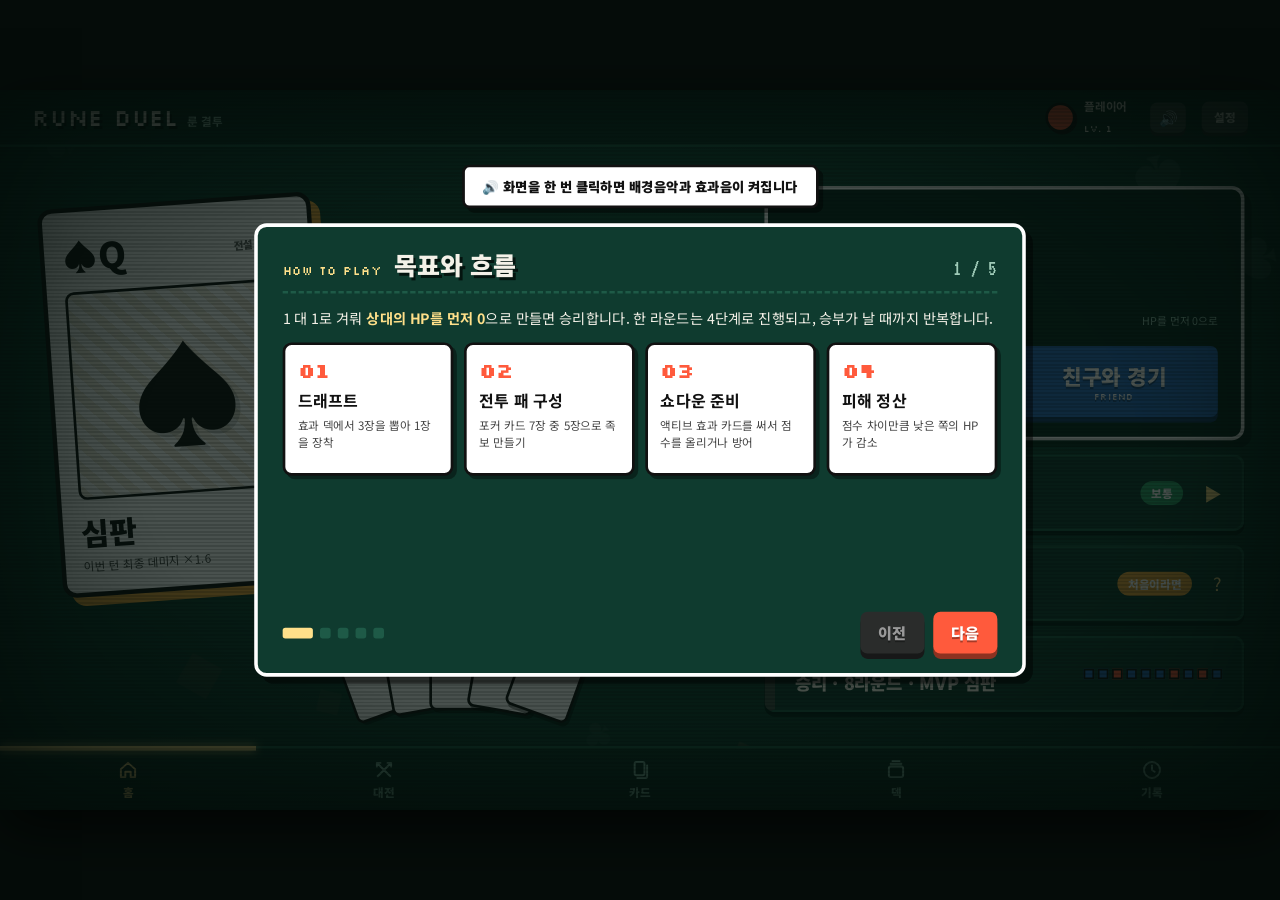
==== commit 20fa00eb: "Match AI decks to difficulty, rebalance cards, add hand guide - Practice AI decks follow the shown s" ====
--- a/game/index.html
+++ b/game/index.html
@@ -7,11 +7,11 @@
 <link rel="preconnect" href="https://fonts.googleapis.com">
 <link rel="preconnect" href="https://fonts.gstatic.com" crossorigin>
 <link href="https://fonts.googleapis.com/css2?family=Noto+Sans+KR:wght@400;500;700;900&family=Silkscreen:wght@400;700&family=VT323&display=swap" rel="stylesheet">
-<link rel="stylesheet" href="css/style.css?v=13">
-<link rel="stylesheet" href="css/fx.css?v=13">
-<link rel="stylesheet" href="css/rarity.css?v=13">
-<link rel="stylesheet" href="css/guide.css?v=13">
-<link rel="stylesheet" href="css/a11y.css?v=13">
+<link rel="stylesheet" href="css/style.css?v=14">
+<link rel="stylesheet" href="css/fx.css?v=14">
+<link rel="stylesheet" href="css/rarity.css?v=14">
+<link rel="stylesheet" href="css/guide.css?v=14">
+<link rel="stylesheet" href="css/a11y.css?v=14">
 </head>
 <body>
 <div id="stage">
@@ -20,13 +20,13 @@
   <div id="layer"></div>
   <div id="toasts"></div>
 </div>
-<script src="js/data.js?v=13"></script>
-<script src="js/app.js?v=13"></script>
-<script src="js/audio.js?v=13"></script>
-<script src="js/fx.js?v=13"></script>
-<script src="js/lobby.js?v=13"></script>
-<script src="js/battle.js?v=13"></script>
-<script src="js/result.js?v=13"></script>
+<script src="js/data.js?v=14"></script>
+<script src="js/app.js?v=14"></script>
+<script src="js/audio.js?v=14"></script>
+<script src="js/fx.js?v=14"></script>
+<script src="js/lobby.js?v=14"></script>
+<script src="js/battle.js?v=14"></script>
+<script src="js/result.js?v=14"></script>
 <script>App.init()</script>
 </body>
 </html>
--- a/game/css/guide.css
+++ b/game/css/guide.css
@@ -25,3 +25,28 @@
 .gd-dots{display:flex;gap:8px}.gd-dots i{width:12px;height:12px;border-radius:3px;background:var(--ln);cursor:pointer;transition:.25s}.gd-dots i.on{width:34px;background:var(--gold)}
 .ai-note{font-size:12px;font-weight:700;color:#ffe08a;background:rgba(230,163,60,.15);border:2px dashed rgba(230,163,60,.6);border-radius:8px;padding:6px 12px;margin-top:8px;max-width:820px}
 .mm-box .ai-note{width:100%;margin-top:0;text-align:center}
+
+/* ---------- 족보 가이드 (전투 중) ---------- */
+.hg-sec{display:flex;align-items:center;justify-content:space-between}
+.hg-btn{font:700 11px 'Noto Sans KR';color:var(--ink);background:var(--gold);border:2px solid var(--ink);border-radius:6px;padding:1px 8px;cursor:pointer;box-shadow:2px 2px 0 rgba(0,0,0,.4)}
+.hg-btn:hover{background:#fff}
+.htable div{cursor:help}
+.tip .hx{display:flex;gap:3px;margin-top:6px}
+.hx-c{font:900 12px 'Noto Sans KR';font-style:normal;background:#fff;color:var(--ink);border:2px solid var(--ink);border-radius:4px;padding:2px 4px;opacity:.45}
+.hx-c.red{color:#d8252a}.hx-c.hit{opacity:1;box-shadow:0 0 0 2px var(--gold)}
+.hg{width:1100px;padding:20px 26px;display:flex;flex-direction:column;gap:10px}
+.hg-sub{margin-left:auto;font-size:13px;color:var(--mut)}
+.hg-list{display:grid;grid-template-columns:1fr 1fr;gap:8px 12px;max-height:600px;overflow:auto}
+.hg-row{display:grid;grid-template-columns:240px 1fr;grid-template-rows:auto auto;align-items:center;gap:4px 14px;background:var(--pan);border:3px solid var(--ln);border-radius:10px;padding:8px 14px}
+.hg-row .hg-cards{grid-column:1;grid-row:1/3}
+.hg-row.cur{border-color:var(--gold);box-shadow:0 0 0 2px var(--gold) inset}
+.hg-n{display:flex;align-items:baseline;justify-content:space-between;grid-column:2;grid-row:1}.hg-n b{font-size:15px}.hg-n span{font-size:28px;color:var(--gold);line-height:1}
+.hg-cards{display:flex;gap:4px}
+.hg-cards .pc.sm{width:44px;height:56px;border-width:2px;box-shadow:2px 2px 0 rgba(0,0,0,.4)}
+.hg-cards .pc.sm .pc-br{display:none}.hg-cards .pc.sm .pc-tl{left:4px;top:3px;font-size:14px}.hg-cards .pc.sm .pc-c{font-size:20px;margin-top:10px}
+.hg-cards .pc.kick{opacity:.4;filter:grayscale(.6)}
+.hg-cards .pc.hit{outline:3px solid var(--gold);outline-offset:-1px}
+.hg-t{display:flex;flex-direction:column;gap:2px;grid-column:2;grid-row:2}.hg-t strong{font-size:14px}.hg-t small{font-size:12px;color:var(--mut);line-height:1.4}
+.hg-foot{margin:0;font-size:13px;color:#cfe6dc}.hg-foot b{color:var(--gold)}
+.ev-hint{color:#ffe08a!important;font-size:13px!important;background:rgba(230,163,60,.12);border-left:4px solid var(--gold);padding:4px 10px;border-radius:4px}
+.ev-hint b{color:#fff}
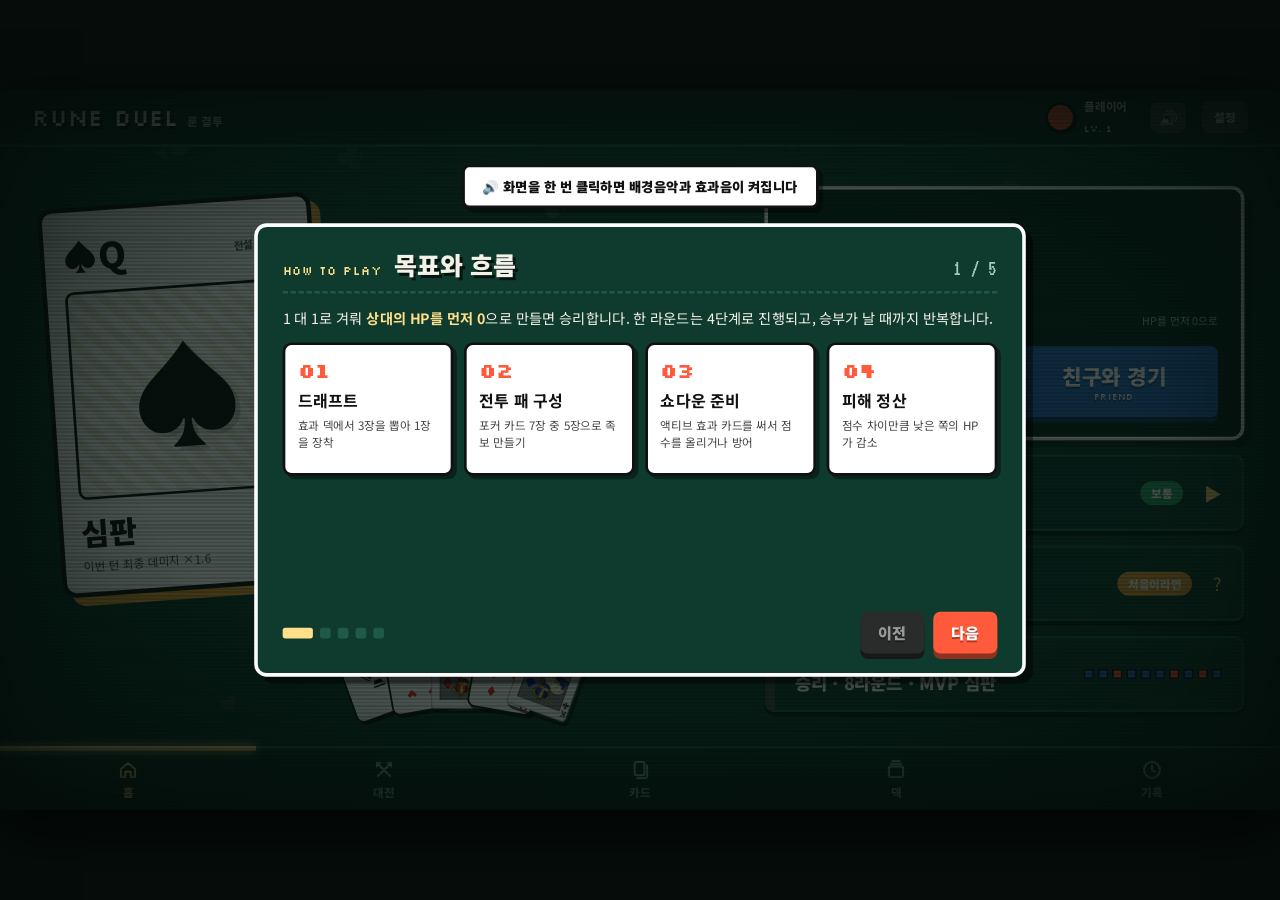
==== commit ab029ea1: "Add HP-based tension music and new card designs - Battle music shifts by situation: lead (major fanf" ====
--- a/game/index.html
+++ b/game/index.html
@@ -6,12 +6,13 @@
 <title>Rune Duel</title>
 <link rel="preconnect" href="https://fonts.googleapis.com">
 <link rel="preconnect" href="https://fonts.gstatic.com" crossorigin>
-<link href="https://fonts.googleapis.com/css2?family=Noto+Sans+KR:wght@400;500;700;900&family=Silkscreen:wght@400;700&family=VT323&display=swap" rel="stylesheet">
-<link rel="stylesheet" href="css/style.css?v=14">
-<link rel="stylesheet" href="css/fx.css?v=14">
-<link rel="stylesheet" href="css/rarity.css?v=14">
-<link rel="stylesheet" href="css/guide.css?v=14">
-<link rel="stylesheet" href="css/a11y.css?v=14">
+<link href="https://fonts.googleapis.com/css2?family=Libre+Baskerville:wght@700&family=Noto+Sans+KR:wght@400;500;700;900&family=Silkscreen:wght@400;700&family=VT323&display=swap" rel="stylesheet">
+<link rel="stylesheet" href="css/style.css?v=15">
+<link rel="stylesheet" href="css/fx.css?v=15">
+<link rel="stylesheet" href="css/rarity.css?v=15">
+<link rel="stylesheet" href="css/guide.css?v=15">
+<link rel="stylesheet" href="css/cards.css?v=15">
+<link rel="stylesheet" href="css/a11y.css?v=15">
 </head>
 <body>
 <div id="stage">
@@ -20,13 +21,13 @@
   <div id="layer"></div>
   <div id="toasts"></div>
 </div>
-<script src="js/data.js?v=14"></script>
-<script src="js/app.js?v=14"></script>
-<script src="js/audio.js?v=14"></script>
-<script src="js/fx.js?v=14"></script>
-<script src="js/lobby.js?v=14"></script>
-<script src="js/battle.js?v=14"></script>
-<script src="js/result.js?v=14"></script>
+<script src="js/data.js?v=15"></script>
+<script src="js/app.js?v=15"></script>
+<script src="js/audio.js?v=15"></script>
+<script src="js/fx.js?v=15"></script>
+<script src="js/lobby.js?v=15"></script>
+<script src="js/battle.js?v=15"></script>
+<script src="js/result.js?v=15"></script>
 <script>App.init()</script>
 </body>
 </html>
--- a/game/css/style.css
+++ b/game/css/style.css
@@ -100,9 +100,6 @@
 .mc.empty{background:transparent;border:3px dashed var(--ln);box-shadow:none;cursor:default;animation:none}
 .mc.drag,.oc.drag{opacity:.3}
 .pc{position:relative;display:inline-flex;align-items:center;justify-content:center;width:64px;height:90px;background:#fff;color:var(--ink);border-radius:8px;border:3px solid var(--ink);font-weight:900;user-select:none;box-shadow:4px 4px 0 rgba(0,0,0,.4)}
-.pc.red{color:#d8252a}.pc-c{font-size:34px;line-height:1}
-.pc-tl,.pc-br{position:absolute;font-size:14px;line-height:.95;text-align:center;display:flex;flex-direction:column}.pc-tl i,.pc-br i{font-style:normal;font-size:12px}
-.pc-tl{left:6px;top:6px}.pc-br{right:6px;bottom:6px;transform:rotate(180deg)}
 
 /* ---------- 홈 ---------- */
 .home{position:absolute;inset:0}
@@ -333,7 +330,6 @@
 .sd-cards{display:flex;gap:6px}
 .sd-c{position:relative;width:54px;height:76px;perspective:500px}
 .sd-c .pc,.sd-b{position:absolute;inset:0;width:100%;height:100%;backface-visibility:hidden;transition:transform .45s}
-.pc.sm .pc-c{font-size:22px}.pc.sm .pc-tl,.pc.sm .pc-br{font-size:11px}
 .sd-c .pc{transform:rotateY(180deg)}
 .sd-b{border-radius:8px;background:repeating-linear-gradient(45deg,var(--red) 0 6px,#c8432c 6px 12px);border:3px solid #fff;display:flex;align-items:center;justify-content:center;color:#fff}
 .sd-c.open .pc{transform:none}.sd-c.open .sd-b{transform:rotateY(-180deg)}
@@ -349,7 +345,6 @@
 .my-hand{height:150px;display:flex;justify-content:center;align-items:center;gap:12px}
 .hand-empty{color:#6a9989;font-size:14px;border:3px dashed var(--ln);border-radius:12px;padding:38px 60px}
 .my-hand .pc{width:96px;height:134px;border-radius:10px;transition:transform .15s,box-shadow .15s,opacity .25s,background .2s}
-.my-hand .pc .pc-c{font-size:46px}.my-hand .pc .pc-tl,.my-hand .pc .pc-br{font-size:18px}
 .my-hand .pc::after{content:attr(data-tag);position:absolute;left:0;right:0;bottom:-21px;text-align:center;font-size:11px;color:var(--mut);font-weight:700}
 .my-hand .pc.can{cursor:pointer}
 .my-hand .pc.can:hover{transform:translateY(-12px) rotate(-2deg);box-shadow:4px 4px 0 var(--gold)}
--- a/game/css/fx.css
+++ b/game/css/fx.css
@@ -108,3 +108,11 @@
 /* 호버로 카드가 떠올라도 원래 자리에 판정 영역을 남겨 떨림·클릭 누락 방지 */
 .fan:not(.op) .ec:hover::after{content:"";position:absolute;left:-6px;right:-6px;top:0;height:calc(100% + 90px)}
 .my-hand .pc::after{top:100%;bottom:auto;height:26px;padding-top:5px;line-height:16px}
+
+/* 전황 무드 : 우세(금빛) · 열세(붉은 그늘) · 접전(맥동하는 보라-빨강) */
+.bt::after{content:'';position:absolute;inset:0;pointer-events:none;z-index:4;opacity:0;transition:opacity 1.2s,box-shadow 1.2s}
+.bt.mood-lead::after{opacity:1;box-shadow:inset 0 0 120px rgba(255,210,63,.28)}
+.bt.mood-behind::after{opacity:1;box-shadow:inset 0 0 160px rgba(120,0,20,.55);background:radial-gradient(ellipse at center,transparent 55%,rgba(40,0,10,.35))}
+.bt.mood-clutch::after{opacity:1;box-shadow:inset 0 0 150px rgba(190,40,255,.4);animation:clutchPulse .9s ease-in-out infinite}
+@keyframes clutchPulse{50%{box-shadow:inset 0 0 190px rgba(255,40,80,.55)}}
+.lowfx .bt.mood-clutch::after{animation:none}
--- a/game/css/guide.css
+++ b/game/css/guide.css
@@ -42,8 +42,7 @@
 .hg-row.cur{border-color:var(--gold);box-shadow:0 0 0 2px var(--gold) inset}
 .hg-n{display:flex;align-items:baseline;justify-content:space-between;grid-column:2;grid-row:1}.hg-n b{font-size:15px}.hg-n span{font-size:28px;color:var(--gold);line-height:1}
 .hg-cards{display:flex;gap:4px}
-.hg-cards .pc.sm{width:44px;height:56px;border-width:2px;box-shadow:2px 2px 0 rgba(0,0,0,.4)}
-.hg-cards .pc.sm .pc-br{display:none}.hg-cards .pc.sm .pc-tl{left:4px;top:3px;font-size:14px}.hg-cards .pc.sm .pc-c{font-size:20px;margin-top:10px}
+.hg-cards .pc.sm{width:44px;height:62px;border-width:2px;box-shadow:2px 2px 0 rgba(0,0,0,.4)}
 .hg-cards .pc.kick{opacity:.4;filter:grayscale(.6)}
 .hg-cards .pc.hit{outline:3px solid var(--gold);outline-offset:-1px}
 .hg-t{display:flex;flex-direction:column;gap:2px;grid-column:2;grid-row:2}.hg-t strong{font-size:14px}.hg-t small{font-size:12px;color:var(--mut);line-height:1.4}
--- a/game/css/cards.css
+++ b/game/css/cards.css
@@ -0,0 +1,61 @@
+/* =========================================================
+   카드 디자인 : 흰 바탕 · 세리프 인덱스 · 각진 기하학 문양 · 회색 패널 그림 카드 · 남색 아르데코 뒷면
+   ========================================================= */
+:root{--suit-red:#e8262c;--suit-blk:#111;--suit-blue:#2b3fd6}
+
+/* ---------- 포커 카드 ---------- */
+.pc{container-type:size;display:inline-block;background:#fff;color:var(--suit-blk);border:2px solid #111;border-radius:9px}
+.pc.red{color:var(--suit-red)}
+.pc svg{fill:currentColor;display:block}
+.pc-tl,.pc-br{position:absolute;z-index:1;display:flex;flex-direction:column;align-items:center;gap:1cqw;font:700 21cqw/0.86 'Libre Baskerville',Georgia,'Times New Roman',serif;letter-spacing:-.07em}
+.pc-tl{left:4.5cqw;top:5cqw}.pc-br{right:4.5cqw;bottom:5cqw;transform:rotate(180deg)}
+.pc-tl b,.pc-br b{font-weight:700}
+.pc-tl svg,.pc-br svg{width:12cqw;height:12cqw}
+.pc-body{position:absolute;inset:0;pointer-events:none}
+.pip{position:absolute;width:17cqw;height:17cqw;transform:translate(-50%,-50%)}
+.pip.flip{transform:translate(-50%,-50%) rotate(180deg)}
+.pc-ace{position:absolute;left:50%;top:50%;width:58cqw;height:58cqw;transform:translate(-50%,-50%)}
+.pc-ace .f{fill:currentColor}.pc-ace .w{fill:#fff}
+.pc-fbox{position:absolute;left:17cqw;right:17cqw;top:11cqh;bottom:11cqh}
+.pc-face{width:100%;height:100%;display:block}
+.pc-face use{fill:inherit}
+.pc.red .pc-face .glow{filter:drop-shadow(0 0 2px rgba(255,90,100,.95))}
+.pc:not(.red) .pc-face .glow{filter:drop-shadow(0 0 2px rgba(150,170,255,.95))}
+/* 완성 일러스트 그림 카드 (J◆ · K◆ · K♣) */
+.pc.img{border:none;background:transparent}
+.pc-img{position:absolute;inset:0;border-radius:inherit;background:center/100% 100% no-repeat}
+/* 홈 화면 장식 카드 */
+.fpc.fpc-new{padding:0;border:none;background:transparent}
+.fpc.fpc-new .pc{width:100%;height:100%;box-shadow:3px 3px 0 rgba(0,0,0,.4)}
+
+/* ---------- 카드 뒷면 ---------- */
+.pback,.sd-b,.dm-back,.fan.op .ec.back{background:url(../assets/cards/back.webp) center/100% 100% no-repeat!important;border:none!important;color:transparent!important}
+.pback i,.sd-b,.dm-back{font-size:0!important;text-shadow:none!important}
+.fan.op .ec.back span,.fan.op .ec.back i{display:none}
+.pile{background:url(../assets/cards/back.webp) center/100% 100% no-repeat!important;border:none!important;text-shadow:0 1px 0 #000,0 0 6px #000}
+.pile span,.pile b{background:rgba(20,24,52,.78);padding:0 5px;border-radius:4px}
+
+/* ---------- 효과 카드 : 그림 카드 프레임 스타일 ---------- */
+.ec{border-width:2px;border-color:#111}
+.ec-code{display:inline-flex;align-items:center;gap:2px;font:700 19px/1 'Libre Baskerville',Georgia,serif;letter-spacing:-.05em;color:var(--suit-blk)}
+.ec.red .ec-code{color:var(--suit-red)}
+.ec-code svg{width:.72em;height:.72em;fill:currentColor}
+.ec-ic{position:relative;display:flex;align-items:center;justify-content:center;min-height:42px;padding:6px 0;border:2px solid #111;border-radius:3px;overflow:hidden;
+  background:linear-gradient(170deg,transparent calc(50% - 1.5px),#111 calc(50% - 1.5px),#111 calc(50% + 1.5px),transparent calc(50% + 1.5px)),#808080;color:var(--suit-blue)}
+.ec.red .ec-ic{color:var(--suit-red)}
+.ec-ic .ico{position:relative;z-index:1;stroke-width:3;filter:drop-shadow(1.5px 1.5px 0 #111) drop-shadow(-1px -1px 0 #111) drop-shadow(0 0 4px rgba(255,255,255,.35))}
+.ec-sg{position:absolute;width:13px;height:13px}
+.ec-sg svg{width:100%;height:100%;fill:currentColor;stroke:#111;stroke-width:1}
+.ec-sg.a{right:5px;top:4px}.ec-sg.b{left:5px;bottom:4px;transform:rotate(180deg)}
+.ec.red .ec-sg{filter:drop-shadow(0 0 3px rgba(255,90,100,.9))}
+.ec:not(.red) .ec-sg{filter:drop-shadow(0 0 3px rgba(150,170,255,.9))}
+.ec.g-L .ec-ic{background:linear-gradient(170deg,transparent calc(50% - 1.5px),#111 calc(50% - 1.5px),#111 calc(50% + 1.5px),transparent calc(50% + 1.5px)),linear-gradient(160deg,#8d8160,#6d6550)}
+.ec.g-E .ec-ic{background:linear-gradient(170deg,transparent calc(50% - 1.5px),#111 calc(50% - 1.5px),#111 calc(50% + 1.5px),transparent calc(50% + 1.5px)),linear-gradient(160deg,#82779a,#625a78)}
+/* 상대 효과 카드(작게) */
+.fan.op .ec .ec-ic{min-height:0;padding:2px 0;border-width:1.5px}
+.fan.op .ec .ec-sg{width:7px;height:7px}
+/* 큰 카드(상세·드래프트·컷인) : 그림 패널이 남는 공간을 채우고, 설명은 항상 보이게 */
+.ec .ec-ic{align-self:stretch}
+.det-c .ec-ic,.dinfo .ec-ic,.m-game .ec-ic,.ci-card .ec-ic,.fx-get .ec-ic{margin:4px 0!important;flex:1 1 auto}
+.det-c .ec-d,.dinfo .ec-d,.m-game .ec-d,.ci-card .ec-d,.fx-get .ec-d{flex:0 0 auto}
+.det-c .ec-sg,.dinfo .ec-sg,.m-game .ec-sg,.ci-card .ec-sg,.fx-get .ec-sg{width:18px;height:18px}
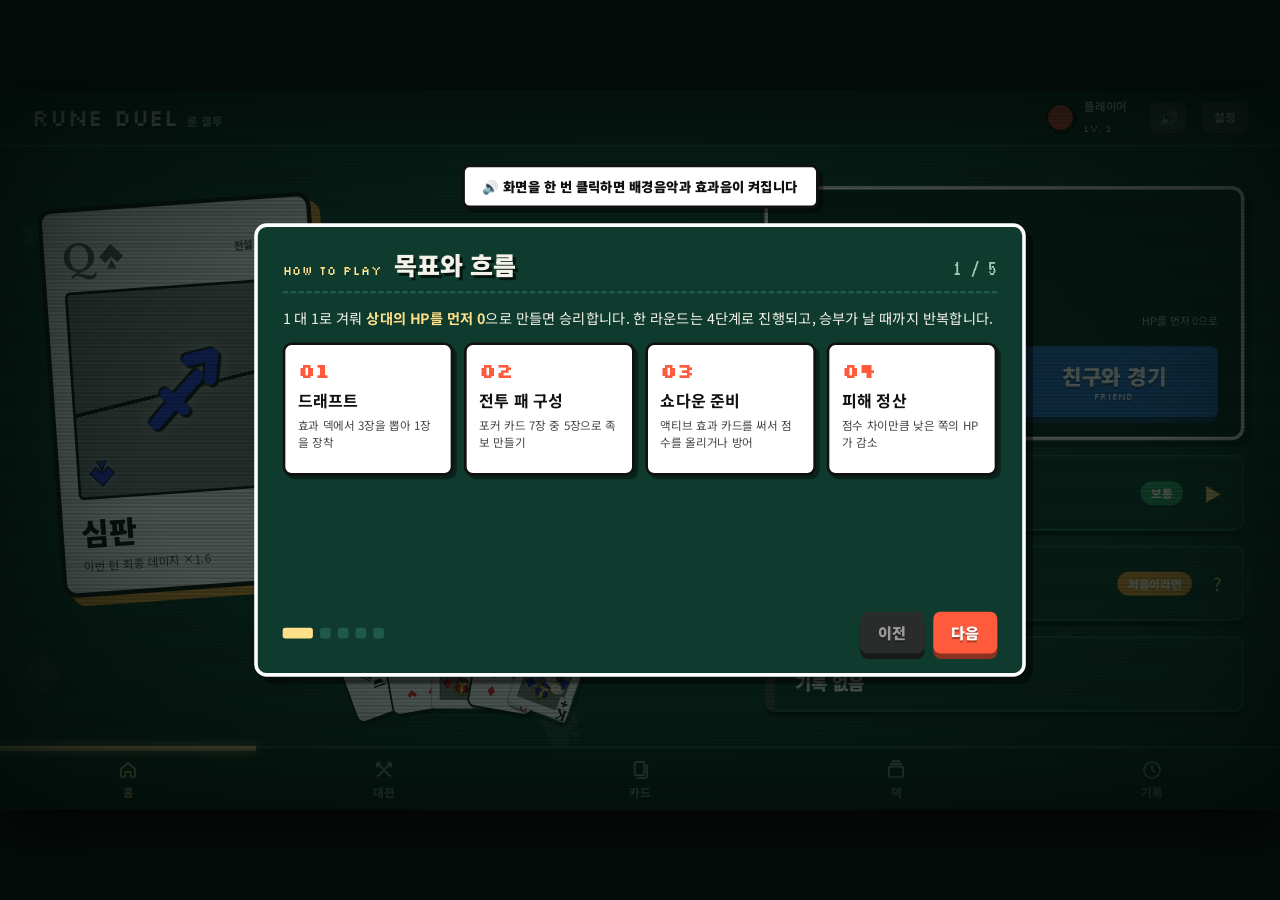
==== commit 696a63e1: "Fix re-review findings: stale timers, card readability, balance caps High - Death check is scheduled" ====
--- a/game/index.html
+++ b/game/index.html
@@ -7,12 +7,12 @@
 <link rel="preconnect" href="https://fonts.googleapis.com">
 <link rel="preconnect" href="https://fonts.gstatic.com" crossorigin>
 <link href="https://fonts.googleapis.com/css2?family=Libre+Baskerville:wght@700&family=Noto+Sans+KR:wght@400;500;700;900&family=Silkscreen:wght@400;700&family=VT323&display=swap" rel="stylesheet">
-<link rel="stylesheet" href="css/style.css?v=15">
-<link rel="stylesheet" href="css/fx.css?v=15">
-<link rel="stylesheet" href="css/rarity.css?v=15">
-<link rel="stylesheet" href="css/guide.css?v=15">
-<link rel="stylesheet" href="css/cards.css?v=15">
-<link rel="stylesheet" href="css/a11y.css?v=15">
+<link rel="stylesheet" href="css/style.css?v=16">
+<link rel="stylesheet" href="css/fx.css?v=16">
+<link rel="stylesheet" href="css/rarity.css?v=16">
+<link rel="stylesheet" href="css/guide.css?v=16">
+<link rel="stylesheet" href="css/cards.css?v=16">
+<link rel="stylesheet" href="css/a11y.css?v=16">
 </head>
 <body>
 <div id="stage">
@@ -21,13 +21,13 @@
   <div id="layer"></div>
   <div id="toasts"></div>
 </div>
-<script src="js/data.js?v=15"></script>
-<script src="js/app.js?v=15"></script>
-<script src="js/audio.js?v=15"></script>
-<script src="js/fx.js?v=15"></script>
-<script src="js/lobby.js?v=15"></script>
-<script src="js/battle.js?v=15"></script>
-<script src="js/result.js?v=15"></script>
+<script src="js/data.js?v=16"></script>
+<script src="js/app.js?v=16"></script>
+<script src="js/audio.js?v=16"></script>
+<script src="js/fx.js?v=16"></script>
+<script src="js/lobby.js?v=16"></script>
+<script src="js/battle.js?v=16"></script>
+<script src="js/result.js?v=16"></script>
 <script>App.init()</script>
 </body>
 </html>
--- a/game/css/style.css
+++ b/game/css/style.css
@@ -107,9 +107,7 @@
 .ace{position:absolute;inset:16px;background:#fff;color:var(--ink);border:5px solid var(--ink);border-radius:16px;padding:20px;transform:rotate(-4deg);transition:transform .25s ease-out;box-shadow:10px 10px 0 var(--yellow);animation:bob 4s ease-in-out infinite;display:flex;flex-direction:column}
 @keyframes bob{50%{translate:0 -10px}}
 .shine{position:absolute;inset:0;border-radius:11px;pointer-events:none}
-.ace-h{display:flex;justify-content:space-between;align-items:center}.ace-h b{font:900 40px 'Noto Sans KR'}.ace.red .ace-h b,.ace.red .ace-art span{color:#d8252a}.ace-h span{font-size:12px;font-weight:900;color:#666}
-.ace-art{margin:12px 0;flex:1;border:3px solid var(--ink);border-radius:10px;background:repeating-linear-gradient(45deg,#f4efe2 0 10px,#fff 10px 20px);display:flex;align-items:center;justify-content:center}
-.ace-art span{font-size:130px;line-height:1;text-shadow:5px 5px 0 rgba(0,0,0,.15)}
+.ace-h{display:flex;justify-content:space-between;align-items:center}.ace-h b{font-size:40px}.ace-h span{font-size:12px;font-weight:900;color:#666}
 .ace h3{font:900 34px 'Noto Sans KR';margin:0}.ace p{font-size:13px;color:#444;margin:4px 0 0}
 .myace{position:absolute;left:410px;top:120px;width:360px}
 .myace h2{font:900 34px/1.3 'Noto Sans KR';margin:8px 0 10px;text-shadow:3px 3px 0 #04140f}.myace p{color:var(--mut);font-size:14px;margin:0}.myace em{color:var(--gold);font-style:normal;font-weight:900}
@@ -129,8 +127,7 @@
 .row-tag+em{margin-left:6px}
 .sq{margin-left:auto;display:flex;gap:4px}.sq i{width:12px;height:12px;background:var(--blue);border:2px solid var(--ink)}.sq i.l{background:var(--red)}
 .home-fan{position:absolute;left:520px;bottom:40px;width:0;height:0}
-.fpc{position:absolute;width:74px;height:104px;margin-left:-37px;background:#fff;color:var(--ink);border:3px solid var(--ink);border-radius:8px;box-shadow:3px 3px 0 rgba(0,0,0,.4);padding:6px;font:900 18px 'Noto Sans KR';transform:translateX(var(--x)) rotate(var(--r));transform-origin:50% 160%;animation:bob 3s calc(var(--i)*.2s) infinite;bottom:0}
-.fpc.red{color:#d8252a}
+.fpc{position:absolute;width:74px;height:104px;margin-left:-37px;transform:translateX(var(--x)) rotate(var(--r));transform-origin:50% 160%;animation:bob 3s calc(var(--i)*.2s) infinite;bottom:0}
 
 /* ---------- 매칭 모달 ---------- */
 .mm{position:absolute;inset:0;z-index:5}
@@ -306,11 +303,11 @@
 .opp-row{height:104px;display:flex;align-items:center;gap:14px;position:relative}
 .opp-tag{position:absolute;right:0;top:-2px;font-size:11px;color:#6a9989}
 .opp-hand{display:flex;gap:8px;flex:1;justify-content:center}
-.pback{width:60px;height:84px;border-radius:8px;background:repeating-linear-gradient(45deg,var(--red) 0 6px,#c8432c 6px 12px);border:3px solid #fff;box-shadow:3px 3px 0 rgba(0,0,0,.4);display:flex;align-items:center;justify-content:center;color:#fff;font-size:20px;animation:dealOp .45s var(--d) both cubic-bezier(.2,1,.4,1);transition:transform .3s,opacity .3s}
+.pback{width:60px;height:84px;border-radius:8px;box-shadow:3px 3px 0 rgba(0,0,0,.4);animation:dealOp .45s var(--d) both cubic-bezier(.2,1,.4,1);transition:transform .3s,opacity .3s}
 .pback i{font-style:normal;text-shadow:2px 2px 0 rgba(0,0,0,.3)}.pback.ghost{opacity:.12}.pback.up{transform:translateY(8px);opacity:.35}
 @keyframes dealOp{from{opacity:0;transform:translateY(-60px) rotate(-20deg)}}
-.pile{width:70px;height:96px;border-radius:8px;background:repeating-linear-gradient(-45deg,var(--blue) 0 5px,#1f5596 5px 10px);border:3px solid #fff;box-shadow:3px 3px 0 #082019,6px 6px 0 #061812;display:flex;flex-direction:column;align-items:center;justify-content:center;font-size:10px;font-weight:700;flex-shrink:0}
-.pile b{font-size:30px;line-height:1}.pile.sm{width:56px;height:78px;background:repeating-linear-gradient(-45deg,var(--red) 0 5px,#c8432c 5px 10px)}
+.pile{width:70px;height:96px;border-radius:8px;box-shadow:3px 3px 0 #082019,6px 6px 0 #061812;display:flex;flex-direction:column;align-items:center;justify-content:center;font-size:10px;font-weight:700;flex-shrink:0}
+.pile b{font-size:30px;line-height:1}.pile.sm{width:56px;height:78px}
 .evbox{height:252px;border-radius:14px;background:rgba(6,26,20,.92);border:4px solid #fff;position:relative;overflow:hidden;box-shadow:6px 6px 0 rgba(0,0,0,.35)}
 .ev-in{position:absolute;inset:0;padding:20px 26px;display:flex;flex-direction:column;gap:8px;animation:evIn .35s cubic-bezier(.2,1.2,.4,1)}
 @keyframes evIn{from{opacity:0;transform:translateY(12px)}}
@@ -331,7 +328,7 @@
 .sd-c{position:relative;width:54px;height:76px;perspective:500px}
 .sd-c .pc,.sd-b{position:absolute;inset:0;width:100%;height:100%;backface-visibility:hidden;transition:transform .45s}
 .sd-c .pc{transform:rotateY(180deg)}
-.sd-b{border-radius:8px;background:repeating-linear-gradient(45deg,var(--red) 0 6px,#c8432c 6px 12px);border:3px solid #fff;display:flex;align-items:center;justify-content:center;color:#fff}
+.sd-b{border-radius:8px}
 .sd-c.open .pc{transform:none}.sd-c.open .sd-b{transform:rotateY(-180deg)}
 .pc.conf{outline:4px solid var(--purple);animation:conf .6s 3}@keyframes conf{50%{transform:rotate(8deg)}}
 .sd-f{text-align:center;opacity:0;transform:translateY(8px);transition:.4s}.sd-f.show{opacity:1;transform:none}
@@ -387,8 +384,7 @@
 .fan.op .ec{width:70px;height:96px;left:calc(50% - 35px);padding:5px 6px;transform-origin:50% 140%}
 .fan.op .ec .ec-n{font-size:12px}.fan.op .ec .ec-code{font-size:12px}.fan.op .ec .ec-t,.fan.op .ec .ec-d,.fan.op .ec .ec-f,.fan.op .ec .ec-g{display:none}.fan.op .ec .ec-ic svg{width:18px;height:18px}
 .fan.op .ec:hover{transform:translate(var(--x),-10px) scale(1.15);z-index:30!important}
-.fan.op .ec.back{background:repeating-linear-gradient(45deg,var(--red) 0 5px,#c8432c 5px 10px);border-color:#fff;color:#fff;align-items:center;justify-content:center;font-size:9px;font-weight:700;cursor:default}
-.fan.op .ec.back i{font-style:normal;font-size:20px}
+.fan.op .ec.back{cursor:default}
 .fan.op .ec.reveal{animation:revealC .6s}@keyframes revealC{0%{transform:translate(var(--x),var(--y)) rotateY(90deg)}100%{transform:translate(var(--x),var(--y)) rotate(var(--r))}}
 .fan.op .cdov b{font-size:11px;padding:1px 5px}.fan.op .cdov .lk svg{width:14px;height:14px}.fan.op .ec-tag{display:none}
 .log{flex:1;min-height:0;overflow:auto;background:var(--pan);border:3px solid var(--ln);border-radius:10px;padding:8px 10px;font-size:12px;color:#cfe6dc;display:flex;flex-direction:column;gap:4px}
--- a/game/css/rarity.css
+++ b/game/css/rarity.css
@@ -21,12 +21,14 @@
 
 /* ---------- 드래프트 : 뒷면 → 공개 ---------- */
 .dm-flip{position:relative}
-.dm-back{position:absolute;inset:0;z-index:5;border-radius:10px;border:3px solid #fff;background:repeating-linear-gradient(45deg,#ff5a3c 0 8px,#c8432c 8px 16px);box-shadow:4px 4px 0 rgba(0,0,0,.4);display:flex;align-items:center;justify-content:center;font:400 64px 'Silkscreen';color:#fff;text-shadow:4px 4px 0 rgba(0,0,0,.3)}
+.dm-back{position:absolute;inset:0;z-index:5;border-radius:10px;box-shadow:4px 4px 0 rgba(0,0,0,.4)}
 .dm-c.hid .ec{visibility:hidden}
 .dm-c.hid{pointer-events:none}
 .dm-c.charging .dm-back{animation:charge .09s steps(2) infinite;box-shadow:0 0 0 4px var(--rc),0 0 50px 10px var(--rc)}
-.dm-c.charging.rar-L .dm-back{background:repeating-linear-gradient(45deg,#ffd23f 0 8px,#d49a00 8px 16px)}
-.dm-c.charging.rar-E .dm-back{background:repeating-linear-gradient(45deg,#b06bff 0 8px,#7d4cc4 8px 16px)}
+/* 충전 중 : 뒷면 무늬 위에 등급 색을 입혀 공개 전에 등급을 예고 */
+.dm-back::after{content:'';position:absolute;inset:0;border-radius:inherit;opacity:0;transition:opacity .2s;mix-blend-mode:color;background:var(--rc,#fff)}
+.dm-c.charging .dm-back::after{opacity:1;animation:chargeTint .18s steps(2) infinite}
+@keyframes chargeTint{50%{opacity:.55}}
 @keyframes charge{50%{transform:translate(3px,-2px) rotate(1.5deg)}}
 .dm-c.rev .dm-back{animation:backOut .28s ease-in forwards}
 .dm-c.rev .ec{animation:frontIn .4s .14s cubic-bezier(.2,1.6,.4,1) both}
--- a/game/css/guide.css
+++ b/game/css/guide.css
@@ -37,12 +37,12 @@
 .hg{width:1100px;padding:20px 26px;display:flex;flex-direction:column;gap:10px}
 .hg-sub{margin-left:auto;font-size:13px;color:var(--mut)}
 .hg-list{display:grid;grid-template-columns:1fr 1fr;gap:8px 12px;max-height:600px;overflow:auto}
-.hg-row{display:grid;grid-template-columns:240px 1fr;grid-template-rows:auto auto;align-items:center;gap:4px 14px;background:var(--pan);border:3px solid var(--ln);border-radius:10px;padding:8px 14px}
+.hg-row{display:grid;grid-template-columns:274px 1fr;grid-template-rows:auto auto;align-items:center;gap:4px 14px;background:var(--pan);border:3px solid var(--ln);border-radius:10px;padding:8px 14px}
 .hg-row .hg-cards{grid-column:1;grid-row:1/3}
 .hg-row.cur{border-color:var(--gold);box-shadow:0 0 0 2px var(--gold) inset}
 .hg-n{display:flex;align-items:baseline;justify-content:space-between;grid-column:2;grid-row:1}.hg-n b{font-size:15px}.hg-n span{font-size:28px;color:var(--gold);line-height:1}
 .hg-cards{display:flex;gap:4px}
-.hg-cards .pc.sm{width:44px;height:62px;border-width:2px;box-shadow:2px 2px 0 rgba(0,0,0,.4)}
+.hg-cards .pc.sm{width:50px;height:70px;border-width:2px;box-shadow:2px 2px 0 rgba(0,0,0,.4)}
 .hg-cards .pc.kick{opacity:.4;filter:grayscale(.6)}
 .hg-cards .pc.hit{outline:3px solid var(--gold);outline-offset:-1px}
 .hg-t{display:flex;flex-direction:column;gap:2px;grid-column:2;grid-row:2}.hg-t strong{font-size:14px}.hg-t small{font-size:12px;color:var(--mut);line-height:1.4}
--- a/game/css/cards.css
+++ b/game/css/cards.css
@@ -29,10 +29,10 @@
 .fpc.fpc-new .pc{width:100%;height:100%;box-shadow:3px 3px 0 rgba(0,0,0,.4)}
 
 /* ---------- 카드 뒷면 ---------- */
-.pback,.sd-b,.dm-back,.fan.op .ec.back{background:url(../assets/cards/back.webp) center/100% 100% no-repeat!important;border:none!important;color:transparent!important}
-.pback i,.sd-b,.dm-back{font-size:0!important;text-shadow:none!important}
-.fan.op .ec.back span,.fan.op .ec.back i{display:none}
-.pile{background:url(../assets/cards/back.webp) center/100% 100% no-repeat!important;border:none!important;text-shadow:0 1px 0 #000,0 0 6px #000}
+.pback,.sd-b,.dm-back,.fan.op .ec.back,.pile{background:url(../assets/cards/back.webp) center/100% 100% no-repeat}
+.fan.op .ec.back{border:none;padding:0}
+.pback i,.sd-b,.dm-back,.fan.op .ec.back span,.fan.op .ec.back i{font-size:0;color:transparent}
+.pile{text-shadow:0 1px 0 #000,0 0 6px #000;color:#fff}
 .pile span,.pile b{background:rgba(20,24,52,.78);padding:0 5px;border-radius:4px}
 
 /* ---------- 효과 카드 : 그림 카드 프레임 스타일 ---------- */
@@ -59,3 +59,32 @@
 .det-c .ec-ic,.dinfo .ec-ic,.m-game .ec-ic,.ci-card .ec-ic,.fx-get .ec-ic{margin:4px 0!important;flex:1 1 auto}
 .det-c .ec-d,.dinfo .ec-d,.m-game .ec-d,.ci-card .ec-d,.fx-get .ec-d{flex:0 0 auto}
 .det-c .ec-sg,.dinfo .ec-sg,.m-game .ec-sg,.ci-card .ec-sg,.fx-get .ec-sg{width:18px;height:18px}
+
+/* 일러스트 그림 카드 : 이미지 속 작은 인덱스 위에 코드 인덱스를 흰 바탕으로 크게 덧그림 */
+.pc.img .pc-tl,.pc.img .pc-br{background:#fff;padding:1.5cqw 1.5cqw 2.5cqw;border-radius:2cqw;left:3cqw;top:3cqw}
+.pc.img .pc-br{left:auto;top:auto;right:3cqw;bottom:3cqw}
+/* 선택·리롤 표시 : 이미지 카드에도 색이 보이도록 안쪽 그림자로 칠함 */
+.my-hand .pc.img.sel .pc-img{box-shadow:inset 0 0 0 999px rgba(61,255,149,.28)}
+.my-hand .pc.img.rr .pc-img{box-shadow:inset 0 0 0 999px rgba(255,214,90,.32)}
+/* 작은 카드(쇼다운·족보 가이드) : 핍 대신 가운데 큰 숫자와 문양 */
+.pc-mid{display:none}
+.pc.sm:not(.img) .pc-body,.pc.sm:not(.img) .pc-tl,.pc.sm:not(.img) .pc-br{display:none}
+.pc.sm:not(.img) .pc-mid{position:absolute;inset:0;display:flex;flex-direction:column;align-items:center;justify-content:center;gap:3cqw;font:700 44cqw/0.85 'Libre Baskerville',Georgia,serif;letter-spacing:-.08em}
+.pc.sm .pc-mid svg{width:30cqw;height:30cqw}
+.pc.sm.img .pc-tl,.pc.sm.img .pc-br{font-size:30cqw}
+/* 카드 코드 표기 (숫자 + 문양) */
+.cc{display:inline-flex;align-items:center;gap:.08em;font-size:inherit!important;line-height:1!important;font-family:'Libre Baskerville',Georgia,serif;font-weight:700;letter-spacing:-.04em;color:var(--suit-blk);white-space:nowrap}
+.cc.red{color:var(--suit-red)}
+.cc svg{width:.75em;height:.75em;fill:currentColor}
+.log .cc,.pv-e .cc,.rp-h .cc,.dm-prev .cc,.hf-code .cc,.cd-nm .cc,.cr-n .cc,.dinfo .cc,h2 .cc{background:#fff;padding:0 .25em;border-radius:4px}
+/* 손패 영역 효과 카드 : 그림 패널 높이를 확보하고 설명은 2줄로 */
+.fan:not(.op) .ec .ec-ic{flex:0 0 52px}
+.fan:not(.op) .ec .ec-d{flex:0 0 auto;display:-webkit-box;-webkit-line-clamp:2;-webkit-box-orient:vertical}
+/* 홈 대표 카드 그림 패널 */
+.ace-art{margin:12px 0;flex:1;position:relative;display:flex;align-items:center;justify-content:center;border:3px solid #111;border-radius:6px;overflow:hidden;color:var(--suit-blue);
+  background:linear-gradient(170deg,transparent calc(50% - 2px),#111 calc(50% - 2px),#111 calc(50% + 2px),transparent calc(50% + 2px)),#808080}
+.ace.red .ace-art{color:var(--suit-red)}
+.ace-art .ico{position:relative;z-index:1;stroke-width:3;filter:drop-shadow(3px 3px 0 #111) drop-shadow(-2px -2px 0 #111) drop-shadow(0 0 8px rgba(255,255,255,.35))}
+.ace-art .ec-sg{width:30px;height:30px}.ace-art .ec-sg.a{right:10px;top:10px}.ace-art .ec-sg.b{left:10px;bottom:10px}
+.ace.red .ace-art .ec-sg{filter:drop-shadow(0 0 4px rgba(255,90,100,.9))}
+.ace:not(.red) .ace-art .ec-sg{filter:drop-shadow(0 0 4px rgba(150,170,255,.9))}
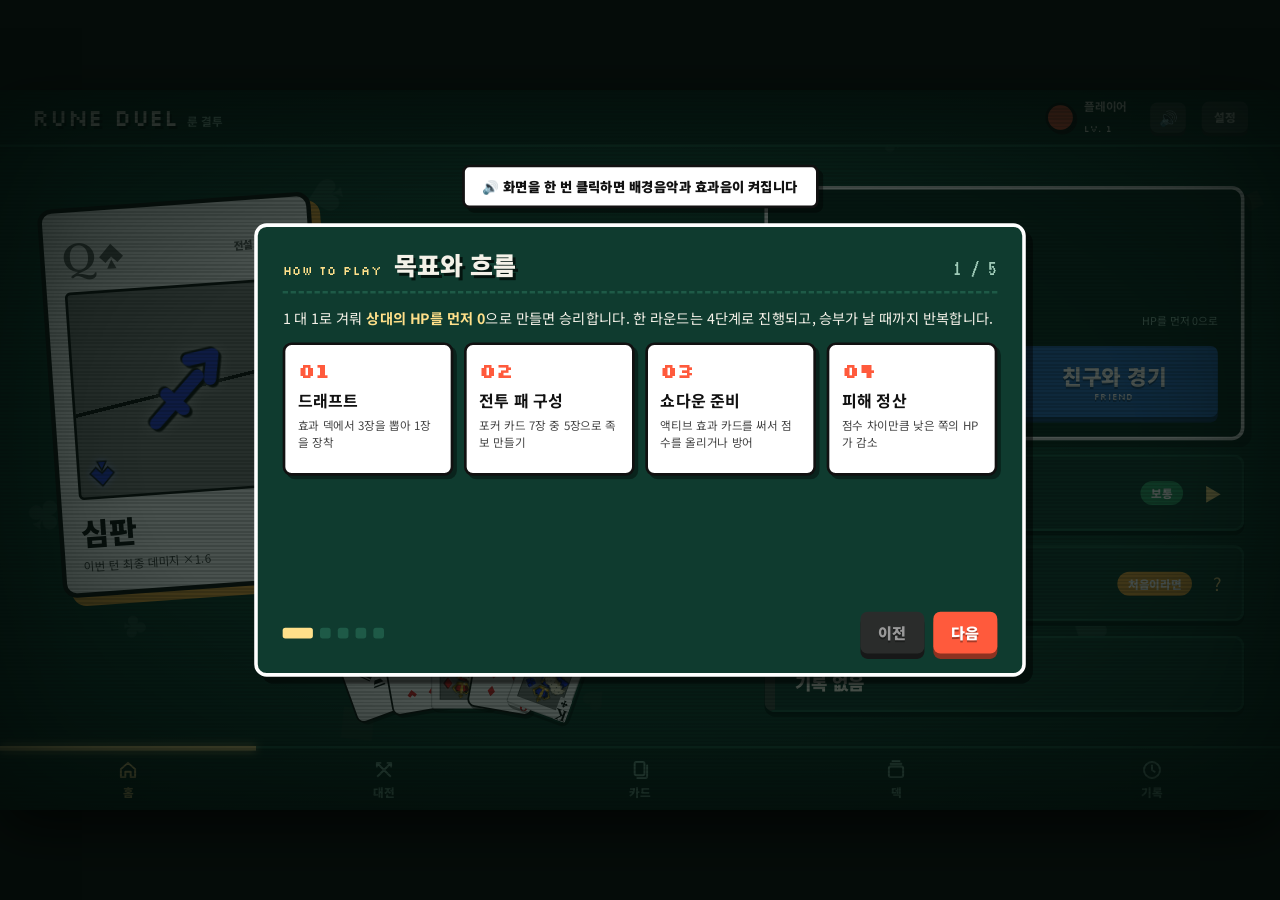
==== commit ebd6354e: "Use illustrated art for all 12 face cards Add the 9 missing J/Q/K illustrations (J♦, K♦, K♣ were alr" ====
--- a/game/index.html
+++ b/game/index.html
@@ -7,12 +7,12 @@
 <link rel="preconnect" href="https://fonts.googleapis.com">
 <link rel="preconnect" href="https://fonts.gstatic.com" crossorigin>
 <link href="https://fonts.googleapis.com/css2?family=Libre+Baskerville:wght@700&family=Noto+Sans+KR:wght@400;500;700;900&family=Silkscreen:wght@400;700&family=VT323&display=swap" rel="stylesheet">
-<link rel="stylesheet" href="css/style.css?v=16">
-<link rel="stylesheet" href="css/fx.css?v=16">
-<link rel="stylesheet" href="css/rarity.css?v=16">
-<link rel="stylesheet" href="css/guide.css?v=16">
-<link rel="stylesheet" href="css/cards.css?v=16">
-<link rel="stylesheet" href="css/a11y.css?v=16">
+<link rel="stylesheet" href="css/style.css?v=17">
+<link rel="stylesheet" href="css/fx.css?v=17">
+<link rel="stylesheet" href="css/rarity.css?v=17">
+<link rel="stylesheet" href="css/guide.css?v=17">
+<link rel="stylesheet" href="css/cards.css?v=17">
+<link rel="stylesheet" href="css/a11y.css?v=17">
 </head>
 <body>
 <div id="stage">
@@ -21,13 +21,13 @@
   <div id="layer"></div>
   <div id="toasts"></div>
 </div>
-<script src="js/data.js?v=16"></script>
-<script src="js/app.js?v=16"></script>
-<script src="js/audio.js?v=16"></script>
-<script src="js/fx.js?v=16"></script>
-<script src="js/lobby.js?v=16"></script>
-<script src="js/battle.js?v=16"></script>
-<script src="js/result.js?v=16"></script>
+<script src="js/data.js?v=17"></script>
+<script src="js/app.js?v=17"></script>
+<script src="js/audio.js?v=17"></script>
+<script src="js/fx.js?v=17"></script>
+<script src="js/lobby.js?v=17"></script>
+<script src="js/battle.js?v=17"></script>
+<script src="js/result.js?v=17"></script>
 <script>App.init()</script>
 </body>
 </html>
--- a/game/css/cards.css
+++ b/game/css/cards.css
@@ -16,12 +16,7 @@
 .pip.flip{transform:translate(-50%,-50%) rotate(180deg)}
 .pc-ace{position:absolute;left:50%;top:50%;width:58cqw;height:58cqw;transform:translate(-50%,-50%)}
 .pc-ace .f{fill:currentColor}.pc-ace .w{fill:#fff}
-.pc-fbox{position:absolute;left:17cqw;right:17cqw;top:11cqh;bottom:11cqh}
-.pc-face{width:100%;height:100%;display:block}
-.pc-face use{fill:inherit}
-.pc.red .pc-face .glow{filter:drop-shadow(0 0 2px rgba(255,90,100,.95))}
-.pc:not(.red) .pc-face .glow{filter:drop-shadow(0 0 2px rgba(150,170,255,.95))}
-/* 완성 일러스트 그림 카드 (J◆ · K◆ · K♣) */
+/* 그림 카드 J·Q·K 12장 : 일러스트 이미지 */
 .pc.img{border:none;background:transparent}
 .pc-img{position:absolute;inset:0;border-radius:inherit;background:center/100% 100% no-repeat}
 /* 홈 화면 장식 카드 */
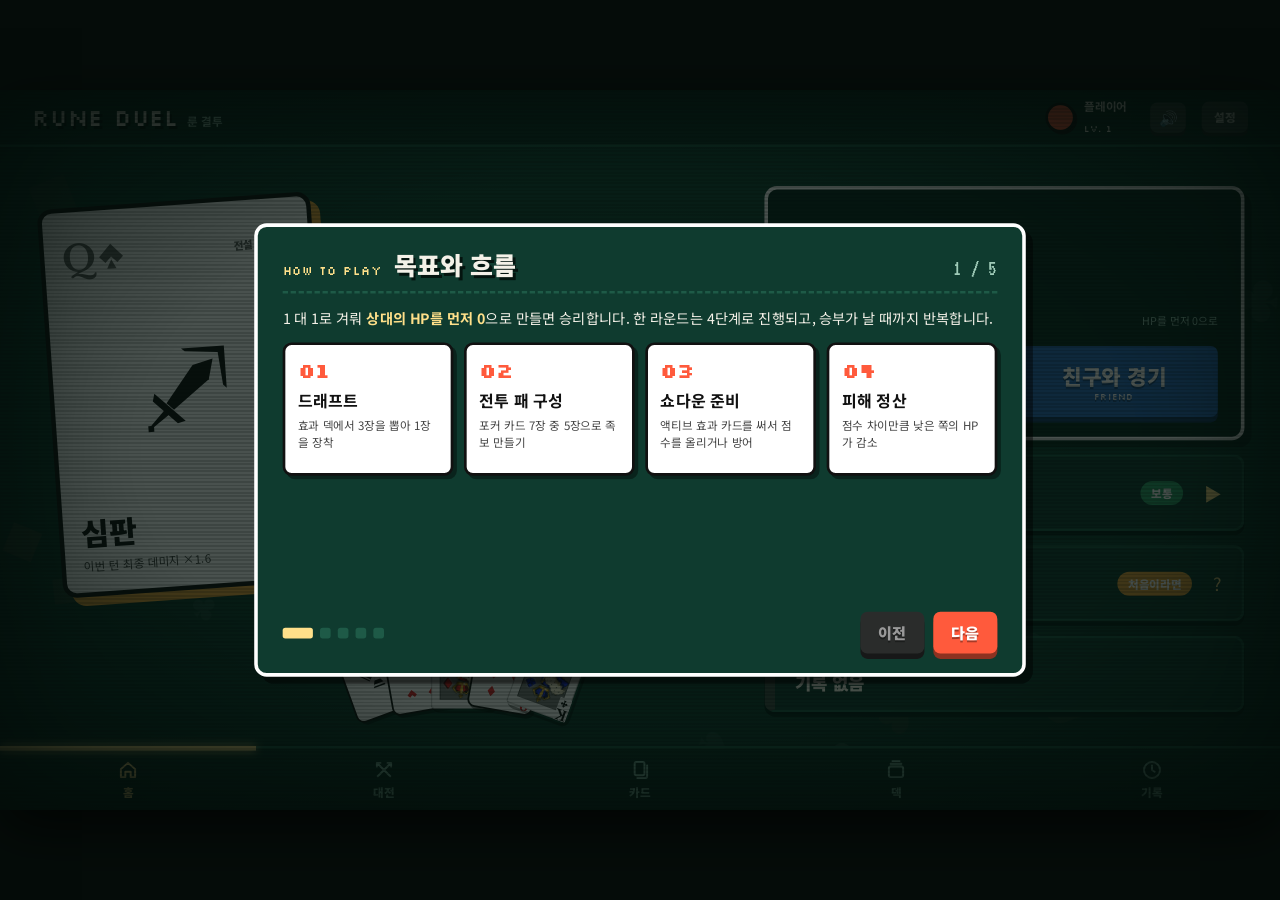
==== commit 497c934e: "Apply new effect card design and category icons - Effect cards follow the design sheet: suit + serif" ====
--- a/game/index.html
+++ b/game/index.html
@@ -7,12 +7,12 @@
 <link rel="preconnect" href="https://fonts.googleapis.com">
 <link rel="preconnect" href="https://fonts.gstatic.com" crossorigin>
 <link href="https://fonts.googleapis.com/css2?family=Libre+Baskerville:wght@700&family=Noto+Sans+KR:wght@400;500;700;900&family=Silkscreen:wght@400;700&family=VT323&display=swap" rel="stylesheet">
-<link rel="stylesheet" href="css/style.css?v=17">
-<link rel="stylesheet" href="css/fx.css?v=17">
-<link rel="stylesheet" href="css/rarity.css?v=17">
-<link rel="stylesheet" href="css/guide.css?v=17">
-<link rel="stylesheet" href="css/cards.css?v=17">
-<link rel="stylesheet" href="css/a11y.css?v=17">
+<link rel="stylesheet" href="css/style.css?v=18">
+<link rel="stylesheet" href="css/fx.css?v=18">
+<link rel="stylesheet" href="css/rarity.css?v=18">
+<link rel="stylesheet" href="css/guide.css?v=18">
+<link rel="stylesheet" href="css/cards.css?v=18">
+<link rel="stylesheet" href="css/a11y.css?v=18">
 </head>
 <body>
 <div id="stage">
@@ -21,13 +21,13 @@
   <div id="layer"></div>
   <div id="toasts"></div>
 </div>
-<script src="js/data.js?v=17"></script>
-<script src="js/app.js?v=17"></script>
-<script src="js/audio.js?v=17"></script>
-<script src="js/fx.js?v=17"></script>
-<script src="js/lobby.js?v=17"></script>
-<script src="js/battle.js?v=17"></script>
-<script src="js/result.js?v=17"></script>
+<script src="js/data.js?v=18"></script>
+<script src="js/app.js?v=18"></script>
+<script src="js/audio.js?v=18"></script>
+<script src="js/fx.js?v=18"></script>
+<script src="js/lobby.js?v=18"></script>
+<script src="js/battle.js?v=18"></script>
+<script src="js/result.js?v=18"></script>
 <script>App.init()</script>
 </body>
 </html>
--- a/game/css/cards.css
+++ b/game/css/cards.css
@@ -1,5 +1,5 @@
 /* =========================================================
-   카드 디자인 : 흰 바탕 · 세리프 인덱스 · 각진 기하학 문양 · 회색 패널 그림 카드 · 남색 아르데코 뒷면
+   카드 디자인 : 흰 바탕 · 세리프 인덱스 · 각진 기하학 문양 · 일러스트 그림 카드 · 효과 카드 · 남색 아르데코 뒷면
    ========================================================= */
 :root{--suit-red:#e8262c;--suit-blk:#111;--suit-blue:#2b3fd6}
 
@@ -30,30 +30,37 @@
 .pile{text-shadow:0 1px 0 #000,0 0 6px #000;color:#fff}
 .pile span,.pile b{background:rgba(20,24,52,.78);padding:0 5px;border-radius:4px}
 
-/* ---------- 효과 카드 : 그림 카드 프레임 스타일 ---------- */
-.ec{border-width:2px;border-color:#111}
-.ec-code{display:inline-flex;align-items:center;gap:2px;font:700 19px/1 'Libre Baskerville',Georgia,serif;letter-spacing:-.05em;color:var(--suit-blk)}
+/* ---------- 효과 카드 (디자인 시안) ----------
+   좌상단 문양+숫자 · 우상단 등급 글자 · 꺾쇠 괄호 이름 · '액티브 & 분류' · 문양 색 아이콘 · 회색 설명 상자 · 꺾쇠 괄호 쿨타임
+   글자 크기는 카드 너비(cqw) 기준이라 손패·상세·컷인 등 어떤 크기에서도 같은 비율로 보임 */
+:root{--g-C:#8b4a1e;--g-R:#8e99a3;--g-E:#9b4fb0;--g-L:#f0a020}
+.ec{container-type:inline-size;background:#fff;border:2px solid #111;border-radius:12px;gap:3px}
+.ec .ec-h{align-items:flex-start}
+.ec .ec-code{display:inline-flex;align-items:center;gap:2.5cqw;font:700 18cqw/0.9 'Libre Baskerville',Georgia,serif;letter-spacing:-.04em;color:var(--suit-blk)}
 .ec.red .ec-code{color:var(--suit-red)}
-.ec-code svg{width:.72em;height:.72em;fill:currentColor}
-.ec-ic{position:relative;display:flex;align-items:center;justify-content:center;min-height:42px;padding:6px 0;border:2px solid #111;border-radius:3px;overflow:hidden;
-  background:linear-gradient(170deg,transparent calc(50% - 1.5px),#111 calc(50% - 1.5px),#111 calc(50% + 1.5px),transparent calc(50% + 1.5px)),#808080;color:var(--suit-blue)}
+.ec .ec-code svg{width:15cqw;height:15cqw;fill:currentColor}
+.ec .ec-g{font:700 15cqw/0.9 'Libre Baskerville',Georgia,serif;color:var(--g-C)}
+.ec.g-R .ec-g{color:var(--g-R)}.ec.g-E .ec-g{color:var(--g-E)}.ec.g-L .ec-g{color:var(--g-L)}
+.ec .ec-n{font:900 12.5cqw/1.1 'Noto Sans KR';margin-top:2cqw}
+.ec .ec-n>span,.ec .ec-f>span{position:relative;display:inline-block;padding:1.2cqw 3.2cqw}
+.ec .ec-n>span::before,.ec .ec-f>span::before,.ec .ec-n>span::after,.ec .ec-f>span::after{content:'';position:absolute;width:4.5cqw;height:4.5cqw;border:0 solid #8a8a8a}
+.ec .ec-n>span::before,.ec .ec-f>span::before{left:0;bottom:0;border-left-width:2px;border-bottom-width:2px}
+.ec .ec-n>span::after,.ec .ec-f>span::after{right:0;top:0;border-right-width:2px;border-top-width:2px}
+.ec .ec-t{font:700 7.4cqw/1.2 'Noto Sans KR';color:#111}
+.ec .ec-ic{flex:1 1 auto;min-height:0;overflow:hidden;display:flex;align-items:center;justify-content:center;margin:0;color:var(--suit-blk)}
 .ec.red .ec-ic{color:var(--suit-red)}
-.ec-ic .ico{position:relative;z-index:1;stroke-width:3;filter:drop-shadow(1.5px 1.5px 0 #111) drop-shadow(-1px -1px 0 #111) drop-shadow(0 0 4px rgba(255,255,255,.35))}
-.ec-sg{position:absolute;width:13px;height:13px}
-.ec-sg svg{width:100%;height:100%;fill:currentColor;stroke:#111;stroke-width:1}
-.ec-sg.a{right:5px;top:4px}.ec-sg.b{left:5px;bottom:4px;transform:rotate(180deg)}
-.ec.red .ec-sg{filter:drop-shadow(0 0 3px rgba(255,90,100,.9))}
-.ec:not(.red) .ec-sg{filter:drop-shadow(0 0 3px rgba(150,170,255,.9))}
-.ec.g-L .ec-ic{background:linear-gradient(170deg,transparent calc(50% - 1.5px),#111 calc(50% - 1.5px),#111 calc(50% + 1.5px),transparent calc(50% + 1.5px)),linear-gradient(160deg,#8d8160,#6d6550)}
-.ec.g-E .ec-ic{background:linear-gradient(170deg,transparent calc(50% - 1.5px),#111 calc(50% - 1.5px),#111 calc(50% + 1.5px),transparent calc(50% + 1.5px)),linear-gradient(160deg,#82779a,#625a78)}
-/* 상대 효과 카드(작게) */
-.fan.op .ec .ec-ic{min-height:0;padding:2px 0;border-width:1.5px}
-.fan.op .ec .ec-sg{width:7px;height:7px}
-/* 큰 카드(상세·드래프트·컷인) : 그림 패널이 남는 공간을 채우고, 설명은 항상 보이게 */
-.ec .ec-ic{align-self:stretch}
-.det-c .ec-ic,.dinfo .ec-ic,.m-game .ec-ic,.ci-card .ec-ic,.fx-get .ec-ic{margin:4px 0!important;flex:1 1 auto}
-.det-c .ec-d,.dinfo .ec-d,.m-game .ec-d,.ci-card .ec-d,.fx-get .ec-d{flex:0 0 auto}
-.det-c .ec-sg,.dinfo .ec-sg,.m-game .ec-sg,.ci-card .ec-sg,.fx-get .ec-sg{width:18px;height:18px}
+.ec .ec-ic .ico{width:36cqw;height:36cqw;flex-shrink:0}
+.ec .ec-d{flex:0 0 auto;background:#dcdcdc;border-radius:1.6cqw;padding:2cqw 3cqw;min-height:16cqw;font:700 6.6cqw/1.35 'Noto Sans KR';color:#111;overflow:hidden}
+.ec .ec-f{font:900 8.6cqw/1 'Noto Sans KR';color:#111}
+/* 등급은 등급 글자 색의 그림자로 구분 (테두리는 시안처럼 검정) */
+.ec.g-R{box-shadow:4px 4px 0 var(--g-R)}.ec.g-E{border-color:#111;box-shadow:4px 4px 0 var(--g-E)}.ec.g-L{border-color:#111;box-shadow:4px 4px 0 var(--g-L);background:linear-gradient(170deg,#fff8e6,#fff 40%)}
+/* 상대 효과 카드(작게) : 문양+숫자 · 이름 · 아이콘만 */
+.fan.op .ec{padding:5px}
+.fan.op .ec .ec-n{font-size:15cqw;margin-top:1cqw}.fan.op .ec .ec-n>span{padding:0}.fan.op .ec .ec-n>span::before,.fan.op .ec .ec-n>span::after{display:none}
+.fan.op .ec .ec-code{font-size:20cqw}.fan.op .ec .ec-code svg{width:16cqw;height:16cqw}
+.fan.op .ec .ec-ic .ico{width:40cqw;height:40cqw}
+/* 큰 카드(상세·드래프트·컷인) : 설명 상자를 넉넉하게 */
+.det-c .ec .ec-d,.dinfo .ec .ec-d,.m-game .ec .ec-d,.ci-card .ec .ec-d,.fx-get .ec .ec-d{min-height:24cqw}
 
 /* 일러스트 그림 카드 : 이미지 속 작은 인덱스 위에 코드 인덱스를 흰 바탕으로 크게 덧그림 */
 .pc.img .pc-tl,.pc.img .pc-br{background:#fff;padding:1.5cqw 1.5cqw 2.5cqw;border-radius:2cqw;left:3cqw;top:3cqw}
@@ -72,14 +79,10 @@
 .cc.red{color:var(--suit-red)}
 .cc svg{width:.75em;height:.75em;fill:currentColor}
 .log .cc,.pv-e .cc,.rp-h .cc,.dm-prev .cc,.hf-code .cc,.cd-nm .cc,.cr-n .cc,.dinfo .cc,h2 .cc{background:#fff;padding:0 .25em;border-radius:4px}
-/* 손패 영역 효과 카드 : 그림 패널 높이를 확보하고 설명은 2줄로 */
-.fan:not(.op) .ec .ec-ic{flex:0 0 52px}
-.fan:not(.op) .ec .ec-d{flex:0 0 auto;display:-webkit-box;-webkit-line-clamp:2;-webkit-box-orient:vertical}
-/* 홈 대표 카드 그림 패널 */
-.ace-art{margin:12px 0;flex:1;position:relative;display:flex;align-items:center;justify-content:center;border:3px solid #111;border-radius:6px;overflow:hidden;color:var(--suit-blue);
-  background:linear-gradient(170deg,transparent calc(50% - 2px),#111 calc(50% - 2px),#111 calc(50% + 2px),transparent calc(50% + 2px)),#808080}
+/* 손패 영역 효과 카드 : 설명은 2줄로 */
+.fan:not(.op) .ec .ec-d{display:-webkit-box;-webkit-line-clamp:2;-webkit-box-orient:vertical;min-height:0}
+/* 홈 대표 카드 : 효과 카드와 같은 아이콘 스타일 */
+.ace-art{margin:12px 0;flex:1;display:flex;align-items:center;justify-content:center;color:var(--suit-blk)}
 .ace.red .ace-art{color:var(--suit-red)}
-.ace-art .ico{position:relative;z-index:1;stroke-width:3;filter:drop-shadow(3px 3px 0 #111) drop-shadow(-2px -2px 0 #111) drop-shadow(0 0 8px rgba(255,255,255,.35))}
-.ace-art .ec-sg{width:30px;height:30px}.ace-art .ec-sg.a{right:10px;top:10px}.ace-art .ec-sg.b{left:10px;bottom:10px}
-.ace.red .ace-art .ec-sg{filter:drop-shadow(0 0 4px rgba(255,90,100,.9))}
-.ace:not(.red) .ace-art .ec-sg{filter:drop-shadow(0 0 4px rgba(150,170,255,.9))}
+/* 쿨타임 모래시계 */
+.cdov .hg .hgl{width:40px;height:40px}
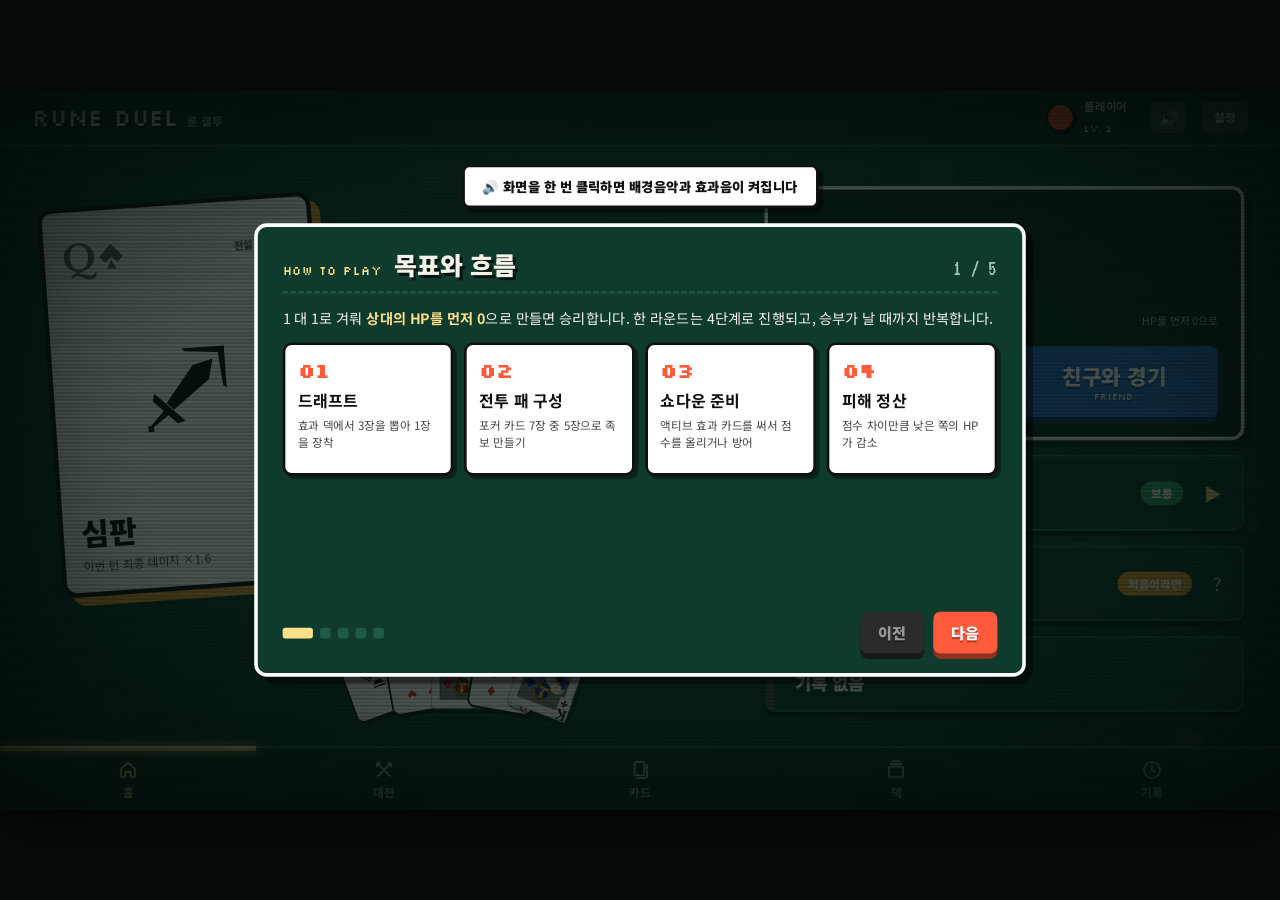
==== commit b9dcbcef: "Hourglass-only cooldown, damage cap explanations, tutorial tips, 짐꾼 fixes - Cooldown display is alwa" ====
--- a/game/index.html
+++ b/game/index.html
@@ -7,12 +7,12 @@
 <link rel="preconnect" href="https://fonts.googleapis.com">
 <link rel="preconnect" href="https://fonts.gstatic.com" crossorigin>
 <link href="https://fonts.googleapis.com/css2?family=Libre+Baskerville:wght@700&family=Noto+Sans+KR:wght@400;500;700;900&family=Silkscreen:wght@400;700&family=VT323&display=swap" rel="stylesheet">
-<link rel="stylesheet" href="css/style.css?v=18">
-<link rel="stylesheet" href="css/fx.css?v=18">
-<link rel="stylesheet" href="css/rarity.css?v=18">
-<link rel="stylesheet" href="css/guide.css?v=18">
-<link rel="stylesheet" href="css/cards.css?v=18">
-<link rel="stylesheet" href="css/a11y.css?v=18">
+<link rel="stylesheet" href="css/style.css?v=19">
+<link rel="stylesheet" href="css/fx.css?v=19">
+<link rel="stylesheet" href="css/rarity.css?v=19">
+<link rel="stylesheet" href="css/guide.css?v=19">
+<link rel="stylesheet" href="css/cards.css?v=19">
+<link rel="stylesheet" href="css/a11y.css?v=19">
 </head>
 <body>
 <div id="stage">
@@ -21,13 +21,13 @@
   <div id="layer"></div>
   <div id="toasts"></div>
 </div>
-<script src="js/data.js?v=18"></script>
-<script src="js/app.js?v=18"></script>
-<script src="js/audio.js?v=18"></script>
-<script src="js/fx.js?v=18"></script>
-<script src="js/lobby.js?v=18"></script>
-<script src="js/battle.js?v=18"></script>
-<script src="js/result.js?v=18"></script>
+<script src="js/data.js?v=19"></script>
+<script src="js/app.js?v=19"></script>
+<script src="js/audio.js?v=19"></script>
+<script src="js/fx.js?v=19"></script>
+<script src="js/lobby.js?v=19"></script>
+<script src="js/battle.js?v=19"></script>
+<script src="js/result.js?v=19"></script>
 <script>App.init()</script>
 </body>
 </html>
--- a/game/css/style.css
+++ b/game/css/style.css
@@ -19,9 +19,9 @@
 #stage{position:absolute;width:1440px;height:810px;transform-origin:0 0;overflow:hidden;background:radial-gradient(ellipse at 50% 40%,var(--felt2),var(--felt) 60%,var(--deep));box-shadow:0 20px 60px rgba(0,0,0,.7)}
 #screens,#chrome,#layer,#toasts{position:absolute;inset:0}
 #chrome{pointer-events:none;z-index:20}#chrome .pe{pointer-events:auto}
-#layer{z-index:30;pointer-events:none}#layer>.mwrap,#layer>.endov{pointer-events:auto}
+#layer{z-index:30;pointer-events:none}#layer>.mwrap,#layer>.endov,#layer>.coach{pointer-events:auto}
 /* 이펙트(파티클·섬광·배너·팝업 등)는 절대 클릭을 가로채지 않음 */
-#layer>:not(.mwrap):not(.endov),#layer>:not(.mwrap):not(.endov) *{pointer-events:none!important}
+#layer>:not(.mwrap):not(.endov):not(.coach),#layer>:not(.mwrap):not(.endov):not(.coach) *{pointer-events:none!important}
 #toasts{z-index:40;pointer-events:none;display:flex;flex-direction:column;align-items:center;padding-top:84px;gap:8px}
 .screen{position:absolute;left:0;right:0;top:64px;bottom:72px;overflow:hidden}
 .screen.full{top:0;bottom:0}
@@ -77,7 +77,7 @@
 .mwrap.open .mback{opacity:1}.mwrap.open .mbox{transform:none;opacity:1}.mwrap.closing .mbox{transform:scale(.95);opacity:0;transition-duration:.18s}
 .mbox h3{margin:0 0 12px;font-size:22px;font-weight:900}
 .xbtn{position:absolute;right:12px;top:8px;background:none;border:0;font-size:28px;color:var(--mut)}
-.setm{width:520px;padding:24px 26px;display:flex;flex-direction:column;gap:8px}.setm label{font-size:13px;font-weight:900;margin-top:8px}.setm label small{font-weight:400;color:var(--mut)}
+.setm{width:560px;max-height:770px;overflow-y:auto;padding:20px 26px;display:flex;flex-direction:column;gap:6px}.setm label{font-size:13px;font-weight:900;margin-top:6px}.setm label small{font-weight:400;color:var(--mut)}
 .seg{display:flex;border:3px solid #fff;border-radius:8px;overflow:hidden}.seg button{flex:1;border:0;background:transparent;padding:9px;font-weight:900;font-size:13px}.seg button+button{border-left:3px solid #fff}.seg button.on{background:#fff;color:var(--felt)}
 .setm-f{display:flex;gap:10px;justify-content:flex-end;margin-top:18px}
 
@@ -366,11 +366,9 @@
 .ec-tag.rd{background:#3dff95;color:var(--ink);animation:ready 1.4s infinite}.ec-tag.un{background:var(--blue);color:#fff}.ec-tag.ps{background:#fff;color:var(--ink)}
 .cdov{position:absolute;inset:0;border-radius:7px;display:flex;flex-direction:column;align-items:center;justify-content:center;gap:2px;pointer-events:none}
 .cdov b{font:900 18px 'Noto Sans KR';color:#fff;background:var(--ink);padding:2px 10px;border-radius:6px}
-.cdov .lk,.cdov .hg{display:none}
-.bt.cd-lock .st-cool .cdov{justify-content:flex-end;align-items:flex-end;padding:8px}.bt.cd-lock .st-cool .cdov .lk{display:block;background:var(--ink);color:#fff;border-radius:8px;padding:5px}
-.bt.cd-hourglass .st-cool{filter:grayscale(1);opacity:.65}.bt.cd-hourglass .st-cool .cdov .hg{display:block;color:var(--ink);animation:hg 2s infinite}
+/* 쿨타임 : 카드를 흐리게 하고 모래시계 + 남은 턴 표시 */
+.st-cool{filter:grayscale(1);opacity:.65}.st-cool .cdov .hg{display:block;color:var(--ink);animation:hg 2s infinite}
 @keyframes hg{0%,40%{transform:rotate(0)}50%,100%{transform:rotate(180deg)}}
-.bt.cd-tint .st-cool{background:#ffd1d6;border-color:var(--red)}.bt.cd-tint .st-cool .ec-n::after{content:'(쿨타임)';font-size:11px;margin-left:2px;color:#c2283a}.bt.cd-tint .st-cool .cdov b{background:#c2283a}
 .cdov.seal{background:rgba(125,76,196,.55)}.cdov.seal b{background:var(--purple)}
 .fan .ec.new{animation:newF 1s}@keyframes newF{0%,60%{box-shadow:0 0 0 5px var(--gold),0 0 40px var(--gold)}}
 .fan.pflash .ec{opacity:.3;filter:grayscale(.7)}.fan.pflash .ec.pon{opacity:1;filter:none;transform:translate(var(--x),-24px) rotate(0) scale(1.08);z-index:60!important}
@@ -386,7 +384,7 @@
 .fan.op .ec:hover{transform:translate(var(--x),-10px) scale(1.15);z-index:30!important}
 .fan.op .ec.back{cursor:default}
 .fan.op .ec.reveal{animation:revealC .6s}@keyframes revealC{0%{transform:translate(var(--x),var(--y)) rotateY(90deg)}100%{transform:translate(var(--x),var(--y)) rotate(var(--r))}}
-.fan.op .cdov b{font-size:11px;padding:1px 5px}.fan.op .cdov .lk svg{width:14px;height:14px}.fan.op .ec-tag{display:none}
+.fan.op .cdov b{font-size:11px;padding:1px 5px}.fan.op .cdov .hg .hgl{width:20px;height:20px}.fan.op .ec-tag{display:none}
 .log{flex:1;min-height:0;overflow:auto;background:var(--pan);border:3px solid var(--ln);border-radius:10px;padding:8px 10px;font-size:12px;color:#cfe6dc;display:flex;flex-direction:column;gap:4px}
 .log div{animation:evIn .3s;line-height:1.4}.log i{font-style:normal;color:#6a9989;margin-right:6px;font-size:14px}.log b{color:#fff}.log b.r{color:var(--red)}
 .bt.flash::after{content:'';position:absolute;inset:0;pointer-events:none;background:radial-gradient(ellipse at center,transparent 40%,rgba(255,40,40,.5));animation:flash .5s forwards}
@@ -420,7 +418,9 @@
 .rep{width:920px;padding:24px 28px}
 .rp-h{display:flex;gap:14px;align-items:center;background:var(--pan);border:3px solid var(--red);border-radius:10px;padding:12px 16px;font-size:15px}
 .rp-t{display:flex;justify-content:space-between;align-items:center;margin:16px 0 10px}.rp-t h3{margin:0}
-.rp-cards{display:flex;gap:12px}.rp-c{cursor:pointer}.rp-c .ec{width:158px;height:186px;transition:transform .15s}
+/* 버릴 카드 목록 : 장수(짐꾼으로 최대 7장)에 맞춰 칸을 나눠 모달 밖으로 넘치지 않게 */
+.rp-cards{display:grid;grid-template-columns:repeat(var(--n,5),minmax(0,1fr));gap:12px}.rp-c{cursor:pointer;min-width:0}.rp-c .ec{width:100%;max-width:158px;height:auto;aspect-ratio:158/186;transition:transform .15s}
+.rp-warn{margin:10px 0 0;color:#ff9a84;font-weight:700;font-size:13px}
 .rp-c:hover .ec{transform:translateY(-6px)}.rp-c.on .ec{outline:4px solid var(--red);outline-offset:3px;transform:translateY(-6px) rotate(-3deg)}
 .rp-b{display:grid;grid-template-columns:auto 1fr;gap:22px;margin-top:18px}
 .rp-new .ec{outline:4px solid var(--gold);outline-offset:3px}
--- a/game/css/guide.css
+++ b/game/css/guide.css
@@ -49,3 +49,16 @@
 .hg-foot{margin:0;font-size:13px;color:#cfe6dc}.hg-foot b{color:var(--gold)}
 .ev-hint{color:#ffe08a!important;font-size:13px!important;background:rgba(230,163,60,.12);border-left:4px solid var(--gold);padding:4px 10px;border-radius:4px}
 .ev-hint b{color:#fff}
+
+/* ---------- 튜토리얼 코치 팁 (진행을 막지 않는 말풍선) ---------- */
+.coach{position:absolute;left:50%;top:8px;transform:translateX(-50%);z-index:90;width:820px;display:grid;grid-template-columns:auto 1fr auto;gap:12px;align-items:center;
+  background:#fffbe8;color:var(--ink);border:3px solid var(--ink);border-radius:12px;box-shadow:6px 6px 0 rgba(0,0,0,.45),0 0 0 3px var(--gold);padding:8px 14px;animation:coachIn .35s cubic-bezier(.2,1.3,.4,1)}
+.coach>.pix{background:var(--gold);color:var(--ink);font-size:11px;padding:4px 8px;border-radius:6px;border:2px solid var(--ink);margin-top:2px}
+.coach h4{margin:0 0 2px;font:900 15px 'Noto Sans KR'}.coach p{margin:0;font-size:12.5px;line-height:1.45;color:#333}.coach b{color:#b2401f}
+.coach-f{display:flex;flex-direction:column;gap:5px}
+.coach-f button{font:700 12px 'Noto Sans KR';border:2px solid var(--ink);border-radius:6px;padding:4px 12px;cursor:pointer;background:#fff;color:var(--ink)}
+.coach-f button[data-a=ok]{background:var(--ink);color:#fff}
+@keyframes coachIn{from{opacity:0;transform:translate(-50%,-14px)}}
+/* 피해 상한 안내 (쇼다운 준비) */
+.cap-note{font-size:11.5px!important;color:#9fc7b8!important;margin-top:3px!important}.cap-note b{color:#ffe08a}
+.cap-note.hot{color:#ffb3a0!important}.cap-note.hot b{color:#ff7a5c}
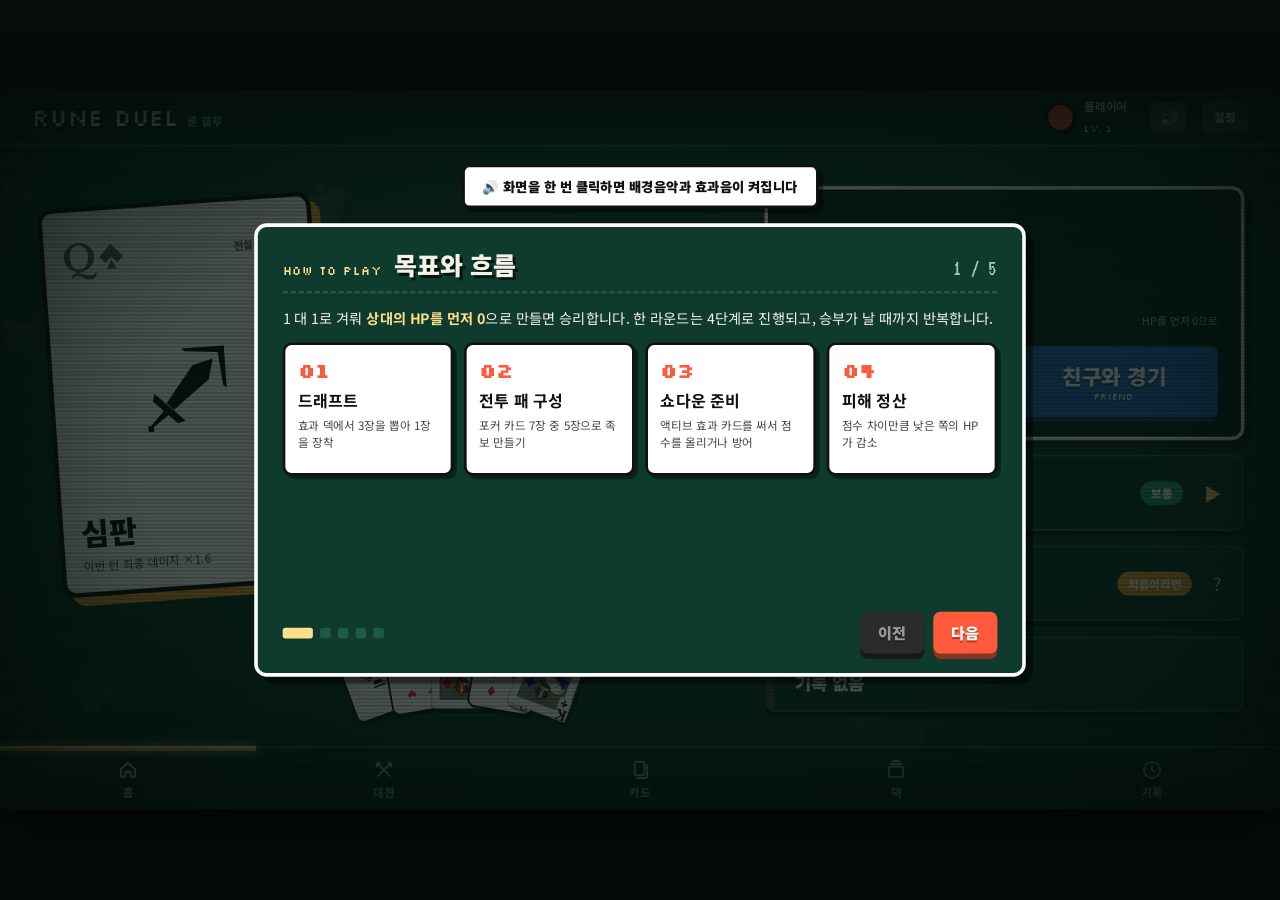
==== commit 8e305877: "Fix blank screen on phones; ask portrait users to rotate The 1440px stage widened the mobile layout " ====
--- a/game/index.html
+++ b/game/index.html
@@ -7,27 +7,28 @@
 <link rel="preconnect" href="https://fonts.googleapis.com">
 <link rel="preconnect" href="https://fonts.gstatic.com" crossorigin>
 <link href="https://fonts.googleapis.com/css2?family=Libre+Baskerville:wght@700&family=Noto+Sans+KR:wght@400;500;700;900&family=Silkscreen:wght@400;700&family=VT323&display=swap" rel="stylesheet">
-<link rel="stylesheet" href="css/style.css?v=19">
-<link rel="stylesheet" href="css/fx.css?v=19">
-<link rel="stylesheet" href="css/rarity.css?v=19">
-<link rel="stylesheet" href="css/guide.css?v=19">
-<link rel="stylesheet" href="css/cards.css?v=19">
-<link rel="stylesheet" href="css/a11y.css?v=19">
+<link rel="stylesheet" href="css/style.css?v=20">
+<link rel="stylesheet" href="css/fx.css?v=20">
+<link rel="stylesheet" href="css/rarity.css?v=20">
+<link rel="stylesheet" href="css/guide.css?v=20">
+<link rel="stylesheet" href="css/cards.css?v=20">
+<link rel="stylesheet" href="css/a11y.css?v=20">
 </head>
 <body>
+<div id="rotate"><b>📱</b><span>Rune Duel은 가로 화면용 게임입니다.<br>휴대폰을 <b style="font-size:inherit;animation:none">가로</b>로 돌려 주세요.</span></div>
 <div id="stage">
   <div id="screens"></div>
   <div id="chrome"></div>
   <div id="layer"></div>
   <div id="toasts"></div>
 </div>
-<script src="js/data.js?v=19"></script>
-<script src="js/app.js?v=19"></script>
-<script src="js/audio.js?v=19"></script>
-<script src="js/fx.js?v=19"></script>
-<script src="js/lobby.js?v=19"></script>
-<script src="js/battle.js?v=19"></script>
-<script src="js/result.js?v=19"></script>
+<script src="js/data.js?v=20"></script>
+<script src="js/app.js?v=20"></script>
+<script src="js/audio.js?v=20"></script>
+<script src="js/fx.js?v=20"></script>
+<script src="js/lobby.js?v=20"></script>
+<script src="js/battle.js?v=20"></script>
+<script src="js/result.js?v=20"></script>
 <script>App.init()</script>
 </body>
 </html>
--- a/game/css/style.css
+++ b/game/css/style.css
@@ -16,7 +16,7 @@
 .row{display:flex;gap:10px;align-items:center}
 .empty-msg{grid-column:1/-1;text-align:center;color:var(--mut);padding:60px}
 
-#stage{position:absolute;width:1440px;height:810px;transform-origin:0 0;overflow:hidden;background:radial-gradient(ellipse at 50% 40%,var(--felt2),var(--felt) 60%,var(--deep));box-shadow:0 20px 60px rgba(0,0,0,.7)}
+#stage{position:fixed;width:1440px;height:810px;transform-origin:0 0;overflow:hidden;background:radial-gradient(ellipse at 50% 40%,var(--felt2),var(--felt) 60%,var(--deep));box-shadow:0 20px 60px rgba(0,0,0,.7)}
 #screens,#chrome,#layer,#toasts{position:absolute;inset:0}
 #chrome{pointer-events:none;z-index:20}#chrome .pe{pointer-events:auto}
 #layer{z-index:30;pointer-events:none}#layer>.mwrap,#layer>.endov,#layer>.coach{pointer-events:auto}
--- a/game/css/a11y.css
+++ b/game/css/a11y.css
@@ -17,3 +17,10 @@
 .cfm h3{margin:0;font:900 24px 'Noto Sans KR'}
 .cfm p{margin:0;color:var(--mut);font-size:14px;line-height:1.6}
 .cfm-f{display:flex;justify-content:flex-end;gap:10px;margin-top:10px}
+/* 휴대폰 세로 화면 : 1440×810 가로 화면용이라 가로로 돌리도록 안내 */
+#rotate{display:none}
+@media (orientation:portrait) and (max-width:900px){
+  #rotate{display:flex;position:fixed;inset:0;z-index:999;flex-direction:column;align-items:center;justify-content:center;gap:14px;background:#050c09;color:#e8f5ee;font:700 17px/1.6 'Noto Sans KR',sans-serif;text-align:center;padding:24px}
+  #rotate b{font-size:52px;line-height:1;display:inline-block;animation:rot 2s ease-in-out infinite}
+  @keyframes rot{0%,30%{transform:rotate(0)}60%,100%{transform:rotate(90deg)}}
+}
